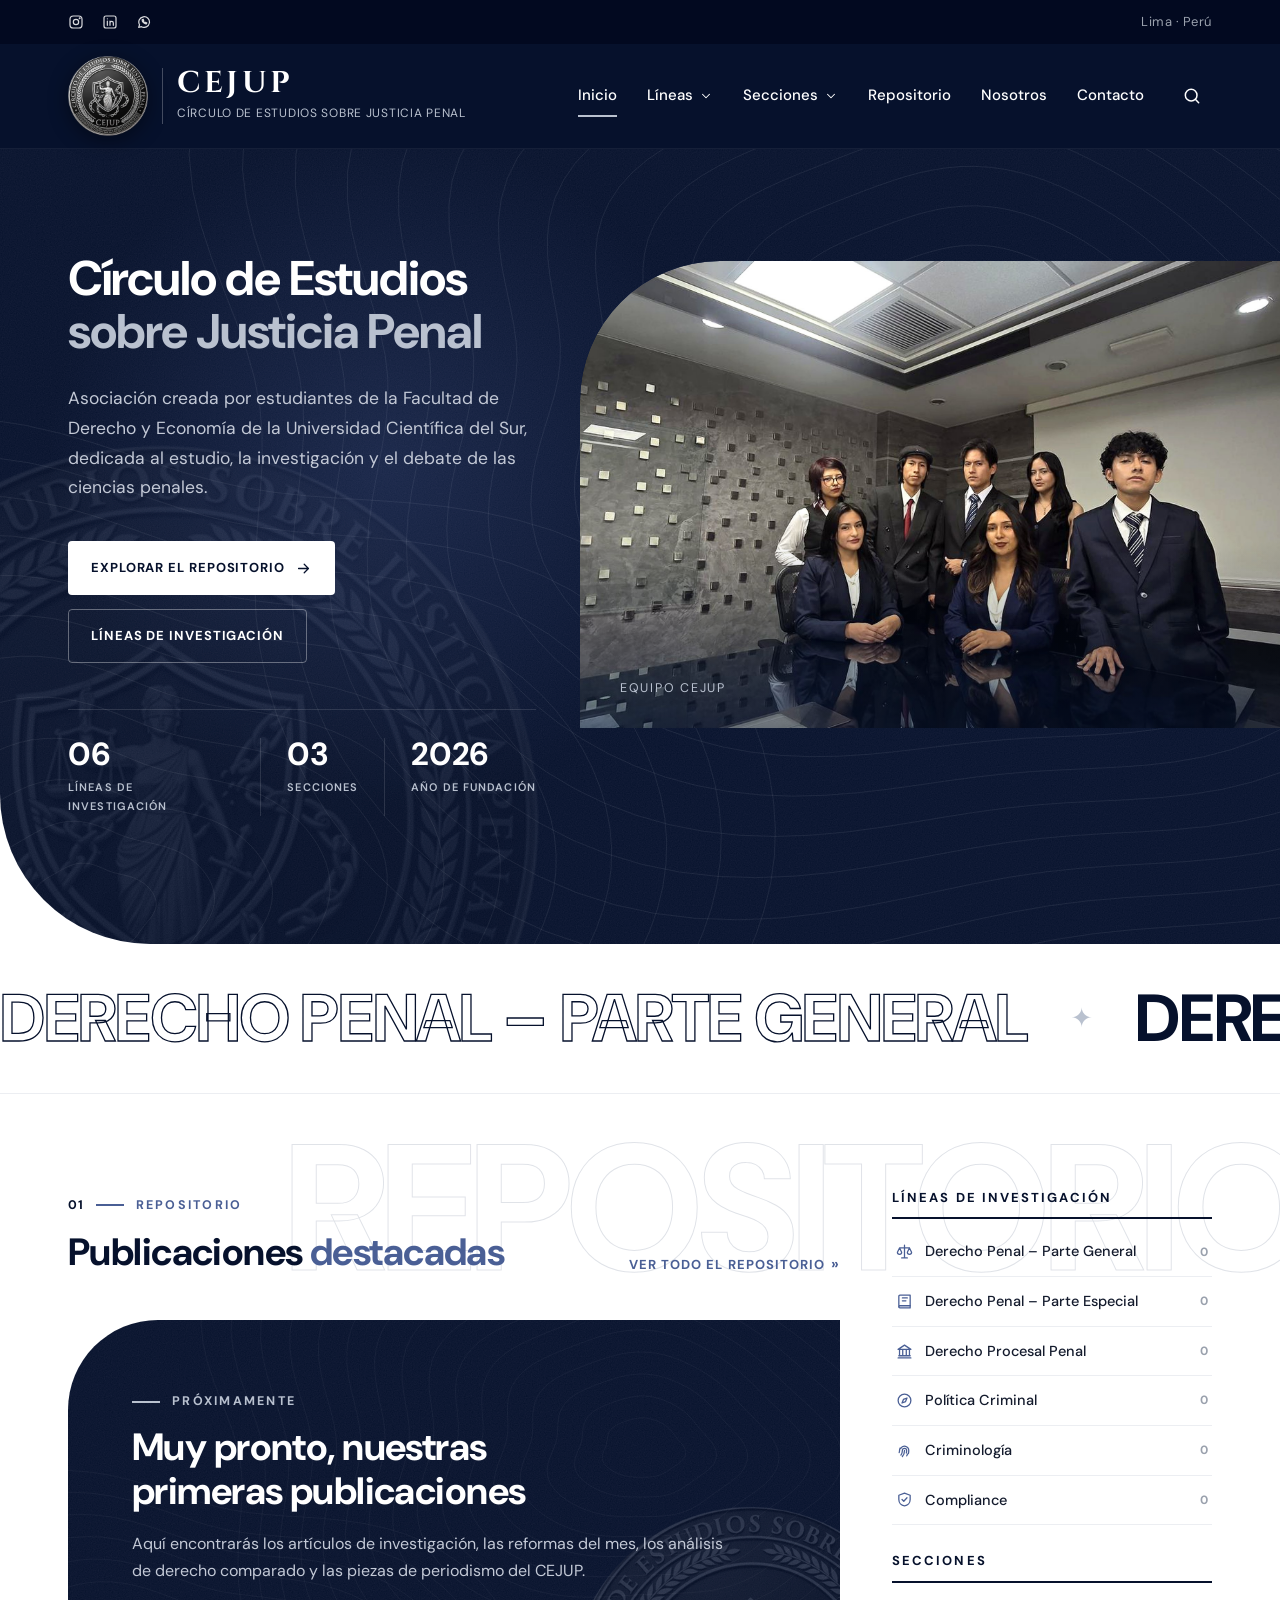
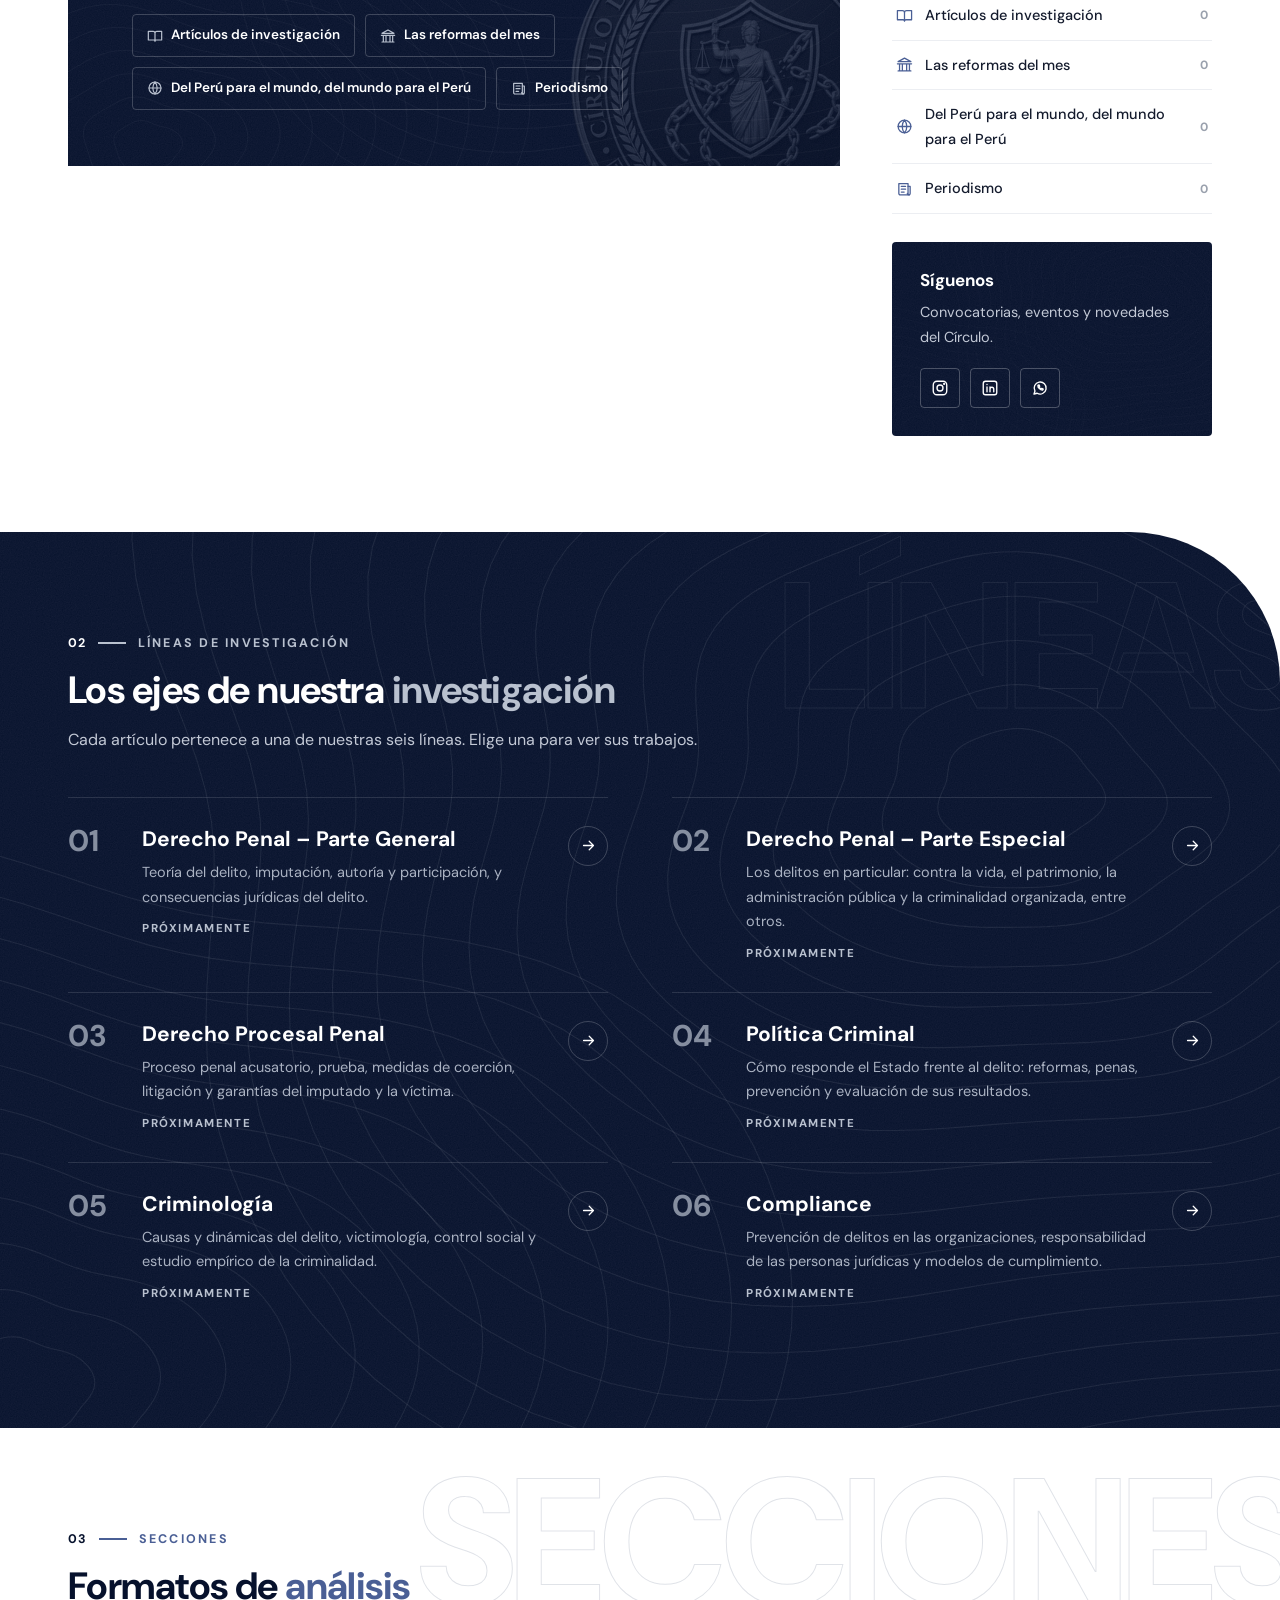
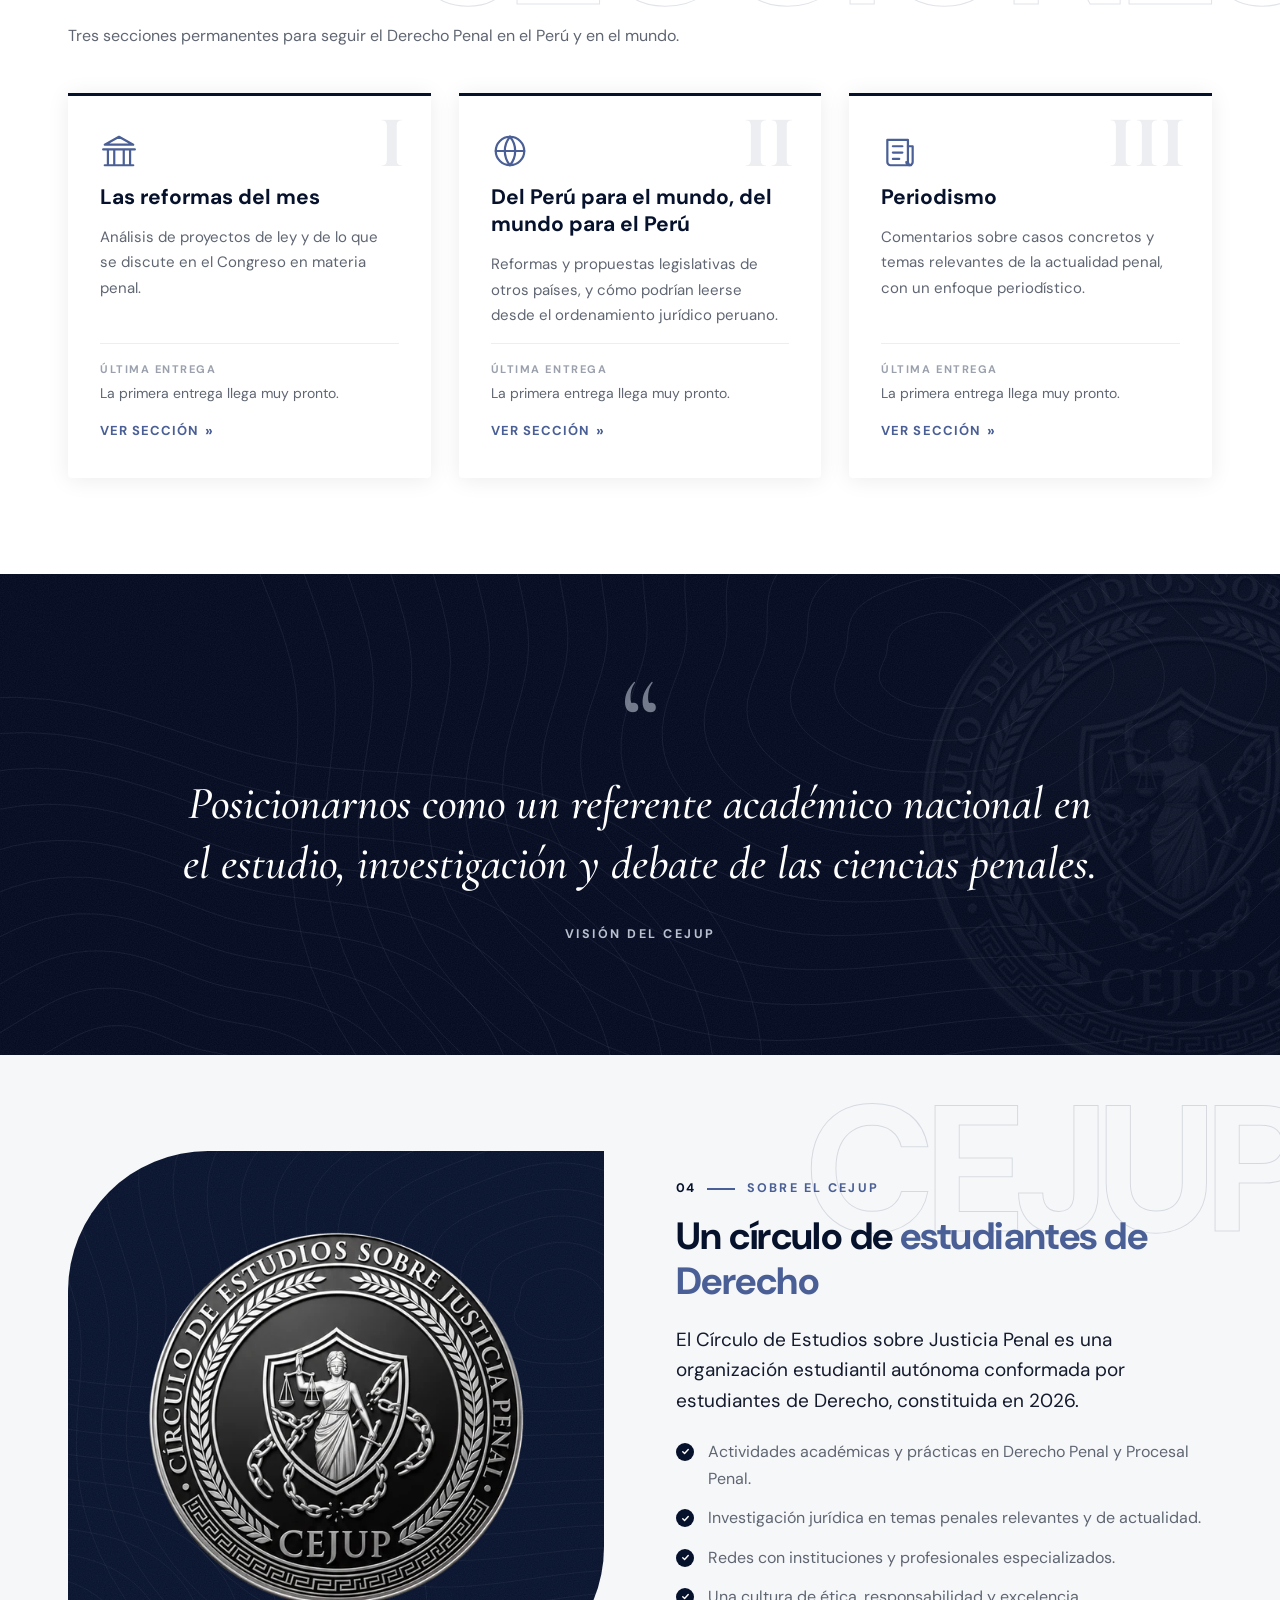
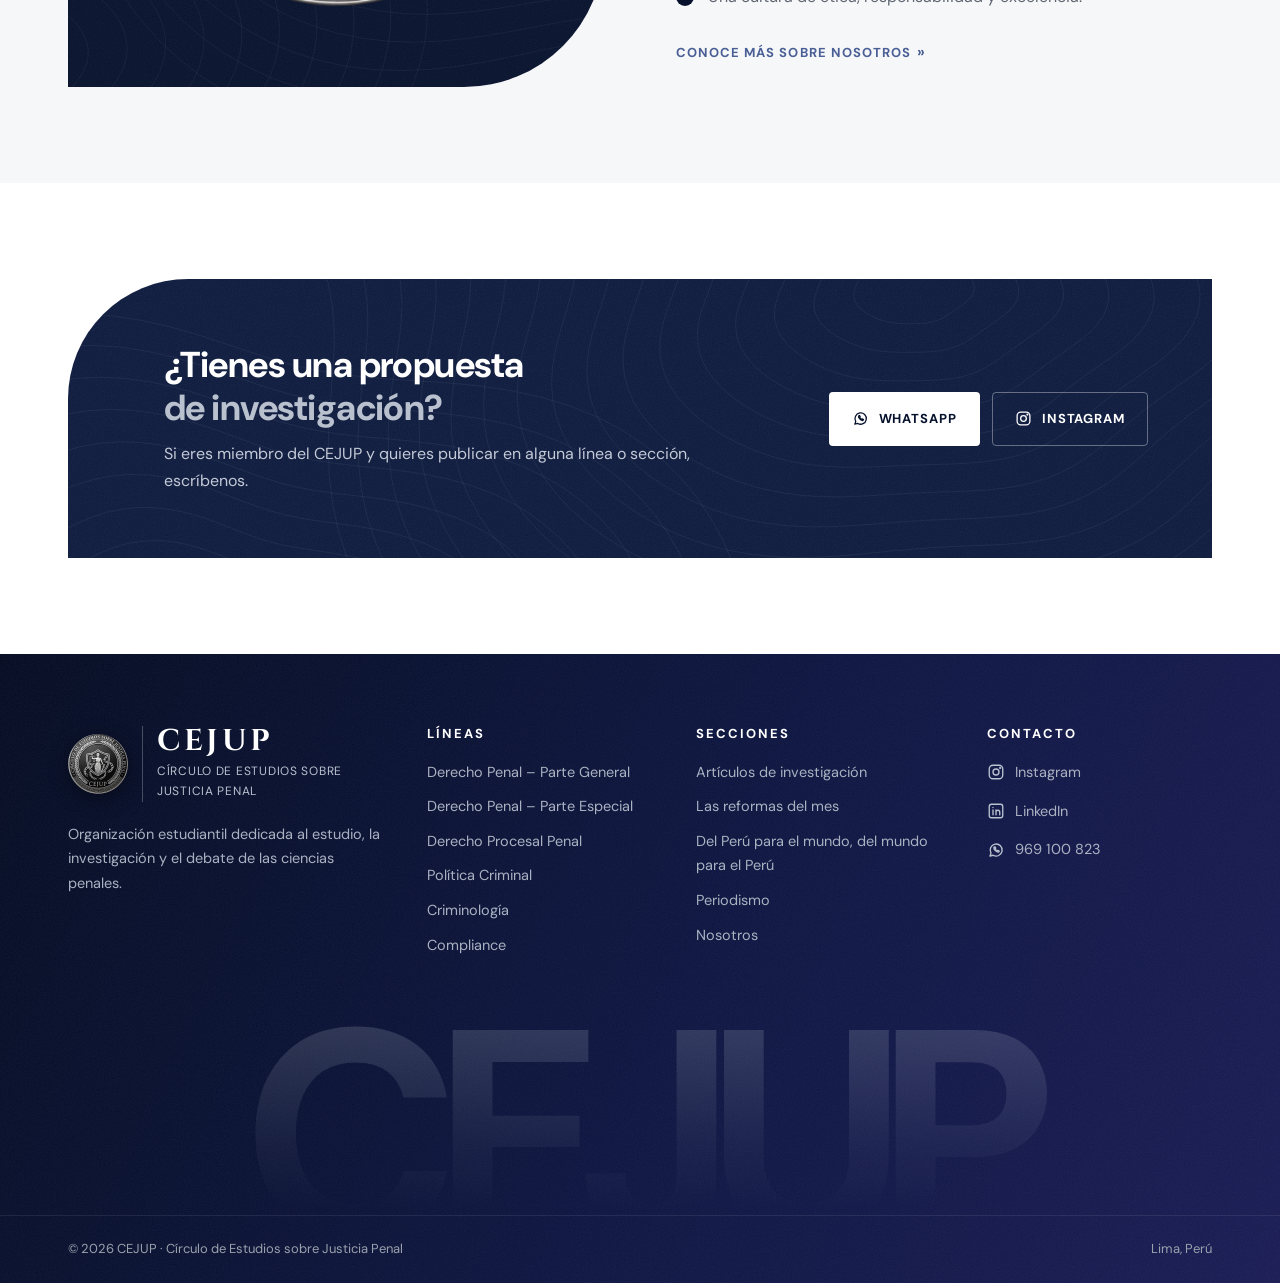
==== index.html @ 060ac7a7 "Portada con foto HD, más estilo y pie más casual - Foto del equipo en alta resolución, a la altura d" ====
<!doctype html>
<html lang="es">
<head>
  <meta charset="utf-8">
  <meta name="viewport" content="width=device-width, initial-scale=1">
  <title>CEJUP · Círculo de Estudios sobre Justicia Penal</title>
  <meta name="description" content="Círculo de Estudios sobre Justicia Penal (CEJUP): artículos de investigación, reformas del mes, derecho comparado y periodismo jurídico.">
  <meta property="og:title" content="CEJUP · Círculo de Estudios sobre Justicia Penal">
  <meta property="og:description" content="Artículos, reformas del mes, derecho comparado y periodismo jurídico del CEJUP.">
  <meta property="og:image" content="assets/img/logo.png">
  <link rel="icon" type="image/png" href="assets/img/favicon.png">
  <link rel="apple-touch-icon" href="assets/img/icono-192.png">
  <link rel="preconnect" href="https://fonts.googleapis.com">
  <link rel="preconnect" href="https://fonts.gstatic.com" crossorigin>
  <link href="https://fonts.googleapis.com/css2?family=Cinzel:wght@600;700&family=Cormorant+Garamond:ital,wght@1,500&family=DM+Sans:opsz,wght@9..40,400;9..40,500;9..40,600;9..40,700&display=swap" rel="stylesheet">
  <link rel="stylesheet" href="assets/css/styles.css">
</head>
<body data-page="inicio">
  <header id="site-header"></header>

  <main>
    <div class="hero">
      <div class="wrap">
        <div class="hero-text">
          <h1>Círculo de Estudios <span class="accent">sobre Justicia Penal</span></h1>
          <p class="lead">Asociación creada por estudiantes de la Facultad de Derecho y Economía de la Universidad Científica del Sur, dedicada al estudio, la investigación y el debate de las ciencias penales.</p>
          <div class="actions">
            <a class="btn btn-light" href="repositorio.html">Explorar el repositorio <svg class="i" aria-hidden="true"><use href="#i-arrow"/></svg></a>
            <a class="btn btn-ghost" href="#lineas">Líneas de investigación</a>
          </div>
          <div class="stats">
            <div class="stat"><b id="stat-lineas">06</b><span>Líneas de investigación</span></div>
            <div class="stat"><b id="stat-secciones">03</b><span>Secciones</span></div>
            <div class="stat"><b>2026</b><span>Año de fundación</span></div>
          </div>
        </div>
      </div>
      <div class="hero-media">
        <figure class="hero-photo">
          <img src="assets/img/equipo.jpg" alt="Integrantes del CEJUP" width="1280" height="720">
          <figcaption>Equipo CEJUP</figcaption>
        </figure>
      </div>
    </div>

    <div class="marquee" aria-label="Líneas de investigación">
      <div class="marquee-track" id="marquee"></div>
    </div>

    <section id="destacados" data-word="Repositorio">
      <div class="wrap with-side">
        <div>
          <div class="sec-head">
            <div>
              <span class="eyebrow"><b>01</b>Repositorio</span>
              <h2>Publicaciones <span>destacadas</span></h2>
            </div>
            <a class="more" href="repositorio.html">Ver todo el repositorio</a>
          </div>
          <div class="cards" id="destacadas"></div>
        </div>
        <aside class="side">
          <div class="side-block">
            <h3>Líneas de investigación</h3>
            <nav class="side-list" id="side-lineas" aria-label="Líneas de investigación"></nav>
          </div>
          <div class="side-block">
            <h3>Secciones</h3>
            <nav class="side-list" id="side-secciones" aria-label="Secciones"></nav>
          </div>
          <div class="side-box dark">
            <h3>Síguenos</h3>
            <p>Convocatorias, eventos y novedades del Círculo.</p>
            <div class="social-row">
              <a href="https://www.instagram.com/cejupucsur/" target="_blank" rel="noopener" aria-label="Instagram"><svg class="i" aria-hidden="true"><use href="#i-instagram"/></svg></a>
              <a href="https://www.linkedin.com/company/cejupucsur/" target="_blank" rel="noopener" aria-label="LinkedIn"><svg class="i" aria-hidden="true"><use href="#i-linkedin"/></svg></a>
              <a href="https://wa.me/51969100823" target="_blank" rel="noopener" aria-label="WhatsApp"><svg class="i" aria-hidden="true"><use href="#i-whatsapp"/></svg></a>
            </div>
          </div>
        </aside>
      </div>
    </section>

    <section class="lines-band" id="lineas" data-word="Líneas">
      <div class="wrap">
        <div class="sec-head">
          <div>
            <span class="eyebrow"><b>02</b>Líneas de investigación</span>
            <h2>Los ejes de nuestra <span>investigación</span></h2>
            <p>Cada artículo pertenece a una de nuestras seis líneas. Elige una para ver sus trabajos.</p>
          </div>
        </div>
        <div class="lines" id="lineas-grid"></div>
      </div>
    </section>

    <section id="secciones" data-word="Secciones">
      <div class="wrap">
        <div class="sec-head">
          <div>
            <span class="eyebrow"><b>03</b>Secciones</span>
            <h2>Formatos de <span>análisis</span></h2>
            <p>Tres secciones permanentes para seguir el Derecho Penal en el Perú y en el mundo.</p>
          </div>
        </div>
        <div class="secs" id="secciones-grid"></div>
      </div>
    </section>

    <section class="quote-band">
      <div class="wrap">
        <span class="quote-mark" aria-hidden="true">“</span>
        <blockquote>Posicionarnos como un referente académico nacional en el estudio, investigación y debate de las ciencias penales.</blockquote>
        <cite>Visión del CEJUP</cite>
      </div>
    </section>

    <section class="bg-plomo" data-word="CEJUP">
      <div class="wrap about-grid">
        <div class="seal-panel">
          <img src="assets/img/logo.webp" alt="Sello del CEJUP" width="480" height="480" loading="lazy">
        </div>
        <div>
          <span class="eyebrow"><b>04</b>Sobre el CEJUP</span>
          <h2>Un círculo de <span>estudiantes de Derecho</span></h2>
          <p class="big">El Círculo de Estudios sobre Justicia Penal es una organización estudiantil autónoma conformada por estudiantes de Derecho, constituida en 2026.</p>
          <ul class="checks">
            <li>Actividades académicas y prácticas en Derecho Penal y Procesal Penal.</li>
            <li>Investigación jurídica en temas penales relevantes y de actualidad.</li>
            <li>Redes con instituciones y profesionales especializados.</li>
            <li>Una cultura de ética, responsabilidad y excelencia.</li>
          </ul>
          <p style="margin-top:28px"><a class="more" href="nosotros.html">Conoce más sobre nosotros</a></p>
        </div>
      </div>
    </section>

    <section>
      <div class="wrap">
        <div class="cta">
          <div>
            <h2>¿Tienes una propuesta <span>de investigación?</span></h2>
            <p>Si eres miembro del CEJUP y quieres publicar en alguna línea o sección, escríbenos.</p>
          </div>
          <div class="actions">
            <a class="btn btn-light" href="https://wa.me/51969100823" target="_blank" rel="noopener"><svg class="i" aria-hidden="true"><use href="#i-whatsapp"/></svg>WhatsApp</a>
            <a class="btn btn-ghost" href="https://www.instagram.com/cejupucsur/" target="_blank" rel="noopener"><svg class="i" aria-hidden="true"><use href="#i-instagram"/></svg>Instagram</a>
          </div>
        </div>
      </div>
    </section>
  </main>

  <footer id="contacto"></footer>

  <script src="data/estructura.js"></script>
  <script src="data/publicaciones.js"></script>
  <script src="assets/js/main.js"></script>
</body>
</html>
---- assets/css/styles.css ----
/* =========================================================
   CEJUP · Círculo de Estudios sobre Justicia Penal
   Hoja de estilos principal
   ========================================================= */

/* ---------- Colores y tipografía ---------- */
:root {
  /* Azul institucional */
  --navy-950: #020920;
  --navy-900: #06112c;
  --navy-800: #0c1a3d;
  --navy-700: #16295a;
  --steel: #4a5f95;

  /* Plomo (sello del logo) */
  --silver: #b9c1cf;
  --plomo-700: #474e5b;
  --plomo-600: #5f6672;
  --plomo-400: #9aa1ad;
  --plomo-200: #dde0e6;
  --plomo-100: #eceef2;
  --plomo-50:  #f6f7f9;

  --white: #ffffff;
  --ink: #141b2d;

  --font: "DM Sans", system-ui, -apple-system, "Segoe UI", Roboto, sans-serif;
  --font-brand: "Cinzel", Georgia, "Times New Roman", serif;

  --wrap: 1200px;
  --r: 4px;
  --curve: 150px;
  --shadow: 0 2px 22px rgba(6, 17, 44, .08);
  --shadow-hover: 0 10px 34px rgba(6, 17, 44, .14);
  --header-h: 104px;
  --contornos: url("../img/contornos.svg");
  --grano: url("data:image/svg+xml,%3Csvg xmlns='http://www.w3.org/2000/svg' width='180' height='180'%3E%3Cfilter id='n'%3E%3CfeTurbulence type='fractalNoise' baseFrequency='.85' numOctaves='2' stitchTiles='stitch'/%3E%3CfeColorMatrix values='0 0 0 0 1 0 0 0 0 1 0 0 0 0 1 0 0 0 .06 0'/%3E%3C/filter%3E%3Crect width='100%25' height='100%25' filter='url(%23n)'/%3E%3C/svg%3E");
}

/* ---------- Base ---------- */
*, *::before, *::after { box-sizing: border-box; }
html { scroll-behavior: smooth; scroll-padding-top: calc(var(--header-h) + 16px); }
body {
  margin: 0;
  background: var(--white);
  color: var(--ink);
  font-family: var(--font);
  font-size: 16px;
  line-height: 1.7;
  -webkit-font-smoothing: antialiased;
}
img { display: block; max-width: 100%; height: auto; }
a { color: inherit; }
h1, h2, h3, h4 { margin: 0; line-height: 1.2; font-weight: 700; }
p { margin: 0; }
button { font: inherit; }
.wrap { width: 100%; max-width: var(--wrap); margin: 0 auto; padding: 0 28px; }
.i { width: 1em; height: 1em; flex: none; fill: none; stroke: currentColor; stroke-width: 1.8; stroke-linecap: round; stroke-linejoin: round; }
.sr-only { position: absolute; width: 1px; height: 1px; overflow: hidden; clip: rect(0 0 0 0); white-space: nowrap; }
:focus-visible { outline: 2px solid var(--steel); outline-offset: 3px; }

/* ---------- Barra superior ---------- */
.utilbar { background: var(--navy-950); color: var(--plomo-400); font-size: 13px; }
.utilbar .wrap { display: flex; align-items: center; justify-content: space-between; height: 44px; gap: 16px; }
.utilbar .social { display: flex; gap: 18px; }
.utilbar .social a { display: inline-flex; color: var(--white); opacity: .85; transition: opacity .2s; }
.utilbar .social a:hover { opacity: 1; }
.utilbar .social .i { width: 16px; height: 16px; }
.utilbar .uni { letter-spacing: .04em; }

/* ---------- Cabecera ---------- */
.site-header {
  position: sticky; top: 0; z-index: 50;
  background: var(--navy-900);
  color: var(--white);
  border-bottom: 1px solid rgba(255, 255, 255, .06);
}
.site-header .wrap { display: flex; align-items: center; height: var(--header-h); gap: 28px; transition: height .3s; }
.site-header.scrolled { box-shadow: 0 8px 30px rgba(0, 0, 0, .25); }
.site-header.scrolled .wrap { height: 76px; }
.site-header.scrolled .brand img { width: 58px; height: 58px; }
.brand { display: flex; align-items: center; gap: 14px; text-decoration: none; margin-right: auto; }
.brand img { width: 80px; height: 80px; filter: drop-shadow(0 4px 10px rgba(0, 0, 0, .45)); transition: width .3s, height .3s; }
.brand > span { padding-left: 14px; border-left: 1px solid rgba(255, 255, 255, .25); }
.brand b { display: block; font-family: var(--font-brand); font-size: 30px; font-weight: 700; letter-spacing: .12em; line-height: 1; color: var(--white); }
.brand small { display: block; font-size: 12px; color: var(--silver); letter-spacing: .06em; margin-top: 5px; text-transform: uppercase; }

.nav { display: flex; align-items: center; gap: 30px; }
.nav > a, .nav .has-sub > a {
  position: relative; display: inline-flex; align-items: center; gap: 6px; padding: 8px 0;
  font-size: 15px; font-weight: 500; text-decoration: none; color: var(--white);
}
.nav > a::after, .nav .has-sub > a::after {
  content: ""; position: absolute; left: 0; right: 0; bottom: 0; height: 2px; background: var(--silver);
  transform: scaleX(0); transform-origin: left; transition: transform .25s;
}
.nav > a:hover::after, .nav .has-sub:hover > a::after, .nav a.active::after { transform: scaleX(1); }
.nav .has-sub { position: relative; }
.nav .has-sub .i { width: 14px; height: 14px; transition: transform .2s; }
.nav .has-sub:hover > a .i { transform: rotate(180deg); }
.nav .sub {
  position: absolute; top: calc(100% + 14px); left: -18px; width: 320px;
  background: var(--white); color: var(--ink); border-radius: var(--r); box-shadow: var(--shadow-hover);
  padding: 10px 0; opacity: 0; visibility: hidden; transform: translateY(-6px); transition: all .2s;
}
.nav .sub::before { content: ""; position: absolute; top: -14px; left: 0; right: 0; height: 14px; }
.nav .has-sub:hover .sub, .nav .has-sub:focus-within .sub { opacity: 1; visibility: visible; transform: none; }
.nav .sub a { display: flex; align-items: center; gap: 12px; padding: 11px 20px; text-decoration: none; font-size: 14.5px; font-weight: 500; line-height: 1.35; border-left: 3px solid transparent; }
.nav .sub a:hover { background: var(--plomo-50); border-left-color: var(--navy-900); }
.nav .sub a .i { width: 18px; height: 18px; color: var(--steel); }

.icon-btn, .menu-btn {
  display: inline-flex; align-items: center; justify-content: center;
  width: 40px; height: 40px; border-radius: var(--r); border: 0;
  background: none; color: var(--white); cursor: pointer; text-decoration: none; transition: background .2s;
}
.icon-btn:hover, .menu-btn:hover { background: rgba(255, 255, 255, .08); }
.icon-btn .i, .menu-btn .i { width: 20px; height: 20px; }
.menu-btn { display: none; border: 1px solid rgba(255, 255, 255, .2); }

/* ---------- Botones y enlaces ---------- */
.btn {
  display: inline-flex; align-items: center; gap: 10px;
  padding: 15px 22px; border-radius: var(--r); border: 1px solid transparent;
  font-size: 13px; font-weight: 700; letter-spacing: .07em; text-transform: uppercase; text-decoration: none; cursor: pointer;
  transition: background .2s, border-color .2s, color .2s;
}
.btn .i { width: 17px; height: 17px; }
.btn-light { background: var(--white); color: var(--navy-900); }
.btn-light:hover { background: var(--silver); }
.btn-ghost { border-color: rgba(255, 255, 255, .35); color: var(--white); }
.btn-ghost:hover { border-color: var(--white); background: rgba(255, 255, 255, .06); }
.btn-dark { background: var(--navy-900); color: var(--white); }
.btn-dark:hover { background: var(--navy-700); }
.btn-line { border-color: var(--plomo-200); color: var(--navy-900); background: var(--white); }
.btn-line:hover { border-color: var(--navy-900); }

.more {
  display: inline-flex; align-items: center; gap: 6px; text-decoration: none;
  font-size: 13px; font-weight: 700; letter-spacing: .08em; text-transform: uppercase; color: var(--steel);
}
.more:hover { color: var(--navy-900); }
.more::after { content: "»"; font-size: 15px; line-height: 1; }

.eyebrow {
  display: inline-flex; align-items: center; gap: 12px;
  font-size: 12.5px; font-weight: 700; letter-spacing: .18em; text-transform: uppercase; color: var(--steel); margin-bottom: 14px;
}
.eyebrow::before { content: ""; width: 28px; height: 2px; background: currentColor; }

/* ---------- Portada (inicio) ---------- */
.hero {
  position: relative; overflow: hidden;
  background: var(--grano), var(--contornos) center / cover no-repeat, var(--navy-900);
  color: var(--white);
  border-bottom-left-radius: var(--curve);
}
.hero .wrap { position: relative; z-index: 1; min-height: 600px; display: flex; align-items: center; }
.hero-text { width: 43%; padding: 104px 24px 128px 0; }
.hero .eyebrow { color: var(--silver); }
.hero h1 { font-size: clamp(34px, 3.8vw, 52px); line-height: 1.08; letter-spacing: -.02em; }
.hero h1 .accent { display: block; color: var(--silver); }
.hero .lead { margin-top: 26px; max-width: 48ch; font-size: 17.5px; color: #c3c9d6; }
.hero .actions { margin-top: 38px; display: flex; flex-wrap: wrap; gap: 14px; }
.hero-media {
  position: absolute; z-index: 1; right: 0; top: 112px;
  left: calc(max(0px, (100% - var(--wrap)) / 2) + 28px + (min(100%, var(--wrap)) - 56px) * .43 + 20px);
  aspect-ratio: 3 / 2; max-height: calc(100% - 170px);
}
.hero-photo {
  position: absolute; inset: 0; margin: 0;
  border-top-left-radius: 140px; overflow: hidden; background: var(--navy-800);
}
.hero-photo img { width: 100%; height: 100%; object-fit: cover; object-position: 62% 68%; border-top-left-radius: inherit; }
.hero-photo::after { content: ""; position: absolute; inset: 0; background: linear-gradient(180deg, rgba(6, 17, 44, 0) 60%, rgba(6, 17, 44, .55)); }
.hero-photo figcaption { position: absolute; z-index: 1; left: 40px; bottom: 28px; font-size: 12.5px; letter-spacing: .14em; text-transform: uppercase; color: var(--silver); }

/* ---------- Portada interna ---------- */
.page-hero {
  background: var(--grano), var(--contornos) center / cover no-repeat, var(--navy-900);
  color: var(--white); padding: 64px 0 96px;
  border-bottom-left-radius: 120px;
}
.page-hero.compact { padding: 48px 0 80px; }
.page-hero .eyebrow { color: var(--silver); }
.crumbs { display: flex; flex-wrap: wrap; gap: 10px; font-size: 13.5px; color: var(--plomo-400); margin-bottom: 26px; }
.crumbs a { text-decoration: none; }
.crumbs a:hover { color: var(--white); }
.page-hero h1 { font-size: clamp(32px, 4vw, 50px); letter-spacing: -.02em; max-width: 26ch; }
.page-hero p.sub { margin-top: 16px; max-width: 64ch; color: #c3c9d6; font-size: 17px; }

/* ---------- Secciones ---------- */
section { padding: 96px 0; }
.bg-plomo { background: var(--plomo-50); }
.sec-head { display: flex; align-items: end; justify-content: space-between; gap: 24px; margin-bottom: 44px; flex-wrap: wrap; }
.sec-head h2 { font-size: clamp(28px, 3vw, 38px); letter-spacing: -.015em; color: var(--navy-900); }
.sec-head p { margin-top: 12px; color: var(--plomo-600); max-width: 62ch; }

/* ---------- Diseño con barra lateral ---------- */
.with-side { display: grid; grid-template-columns: minmax(0, 1fr) 320px; gap: 52px; align-items: start; }

/* ---------- Tarjetas de publicación ---------- */
.cards { display: grid; grid-template-columns: repeat(2, minmax(0, 1fr)); gap: 30px; }
.card { display: flex; flex-direction: column; background: var(--white); box-shadow: var(--shadow); border-radius: var(--r); transition: box-shadow .25s, transform .25s; }
.card:hover { box-shadow: var(--shadow-hover); transform: translateY(-2px); }
.card-body { padding: 30px 30px 24px; display: flex; flex-direction: column; flex: 1; }
.card-kicker { font-size: 11.5px; font-weight: 700; letter-spacing: .14em; text-transform: uppercase; color: var(--steel); }
.card h3 { margin: 12px 0 14px; font-size: 18.5px; line-height: 1.32; text-transform: uppercase; letter-spacing: .01em; color: var(--navy-900); }
.card h3 a { text-decoration: none; }
.card h3 a:hover { color: var(--steel); }
.card-authors { font-size: 13.5px; font-weight: 600; color: var(--plomo-700); margin-bottom: 10px; }
.card-text { font-size: 14.5px; line-height: 1.7; color: var(--plomo-600); text-align: justify; hyphens: auto; display: -webkit-box; -webkit-line-clamp: 6; -webkit-box-orient: vertical; overflow: hidden; }
.card .more { margin-top: 22px; padding-top: 4px; }
.card-foot { display: flex; align-items: center; gap: 10px; flex-wrap: wrap; padding: 14px 30px; border-top: 1px solid var(--plomo-100); font-size: 12.5px; color: var(--plomo-400); }
.card-foot .pdf { margin-left: auto; display: inline-flex; align-items: center; gap: 6px; text-decoration: none; font-weight: 700; color: var(--steel); }
.card-foot .pdf .i { width: 15px; height: 15px; }

.badge { display: inline-flex; align-items: center; padding: 3px 9px; border-radius: 2px; font-size: 11px; font-weight: 700; letter-spacing: .08em; text-transform: uppercase; }
.badge-sec { background: var(--navy-900); color: var(--white); }
.badge-linea { border: 1px solid var(--plomo-200); color: var(--navy-900); }
.badge-ejemplo { background: #fbf1d6; color: #7a5a00; }
.page-hero .badge-sec { background: var(--white); color: var(--navy-900); }
.page-hero .badge-linea { border-color: rgba(255, 255, 255, .3); color: var(--white); }

.empty { grid-column: 1 / -1; padding: 56px 24px; text-align: center; color: var(--plomo-600); border: 1px dashed var(--plomo-200); border-radius: var(--r); background: var(--plomo-50); }
.empty .i { width: 30px; height: 30px; color: var(--plomo-400); margin: 0 auto 12px; display: block; }
.empty strong { display: block; color: var(--ink); font-size: 17px; margin-bottom: 4px; }

/* ---------- Barra lateral ---------- */
.side { display: grid; gap: 28px; }
.side-block h3 {
  font-size: 13px; letter-spacing: .16em; text-transform: uppercase; color: var(--navy-900);
  padding-bottom: 12px; margin-bottom: 8px; border-bottom: 2px solid var(--navy-900);
}
.side-list { display: grid; }
.side-list a {
  display: grid; grid-template-columns: auto 1fr auto; gap: 12px; align-items: center;
  padding: 12px 4px; border-bottom: 1px solid var(--plomo-100); text-decoration: none;
  font-size: 14.5px; font-weight: 500; color: var(--ink); transition: color .2s, padding .2s;
}
.side-list a:hover { color: var(--steel); padding-left: 8px; }
.side-list a.on { color: var(--steel); font-weight: 700; }
.side-list .i { width: 17px; height: 17px; color: var(--steel); }
.side-list b { font-size: 12px; font-weight: 700; color: var(--plomo-400); }
.side-box { padding: 28px; border-radius: var(--r); background: var(--plomo-50); }
.side-box h3 { font-size: 17px; margin-bottom: 10px; }
.side-box p { font-size: 14.5px; color: var(--plomo-600); }
.side-box .btn { margin-top: 18px; }
.side-box.dark { background: var(--grano), var(--contornos) center / cover no-repeat, var(--navy-900); color: var(--white); }
.side-box.dark p { color: #c3c9d6; }
.side-box.dark .social-row { display: flex; gap: 10px; margin-top: 18px; }
.side-box.dark .social-row a { width: 40px; height: 40px; display: inline-flex; align-items: center; justify-content: center; border: 1px solid rgba(255, 255, 255, .25); border-radius: var(--r); color: var(--white); }
.side-box.dark .social-row a:hover { background: rgba(255, 255, 255, .08); }
.side-box.dark .social-row .i { width: 18px; height: 18px; }

/* ---------- Líneas de investigación (banda) ---------- */
.lines-band { background: var(--grano), var(--contornos) center / cover no-repeat, var(--navy-900); color: var(--white); border-top-right-radius: var(--curve); }
.lines-band .sec-head h2 { color: var(--white); }
.lines-band .sec-head p { color: #c3c9d6; }
.lines-band .eyebrow { color: var(--silver); }
.lines { display: grid; grid-template-columns: repeat(2, minmax(0, 1fr)); column-gap: 64px; counter-reset: linea; }
.line {
  display: grid; grid-template-columns: 56px 1fr auto; gap: 18px; align-items: start;
  padding: 28px 0; border-top: 1px solid rgba(255, 255, 255, .12); text-decoration: none; color: var(--white);
}
.line::before { counter-increment: linea; content: "0" counter(linea); font-size: 30px; font-weight: 700; line-height: 1; color: var(--silver); opacity: .7; }
.line-name { display: block; font-size: 21px; font-weight: 700; line-height: 1.25; }
.line-desc { display: block; margin-top: 8px; font-size: 14.5px; color: #aab2c2; }
.line-count { display: block; margin-top: 10px; font-size: 11.5px; font-weight: 700; letter-spacing: .14em; text-transform: uppercase; color: var(--silver); }
.line-go { width: 40px; height: 40px; display: inline-flex; align-items: center; justify-content: center; border: 1px solid rgba(255, 255, 255, .2); border-radius: 50%; transition: background .2s, border-color .2s; }
.line-go .i { width: 17px; height: 17px; }
.line:hover .line-go { background: var(--white); border-color: var(--white); color: var(--navy-900); }
.line:hover .line-name { text-decoration: underline; text-underline-offset: 5px; text-decoration-thickness: 1px; }

/* ---------- Secciones fijas ---------- */
.secs { display: grid; grid-template-columns: repeat(3, minmax(0, 1fr)); gap: 28px; }
.sec-card { display: flex; flex-direction: column; gap: 14px; padding: 36px 32px; background: var(--white); border-top: 3px solid var(--navy-900); box-shadow: var(--shadow); border-radius: 0 0 var(--r) var(--r); }
.sec-card .i { width: 38px; height: 38px; color: var(--steel); stroke-width: 1.4; }
.sec-card h3 { font-size: 21px; line-height: 1.3; color: var(--navy-900); }
.sec-card > p { font-size: 15px; color: var(--plomo-600); }
.sec-latest { margin-top: auto; padding-top: 16px; border-top: 1px solid var(--plomo-100); font-size: 14px; }
.sec-latest small { display: block; font-size: 11px; font-weight: 700; letter-spacing: .14em; text-transform: uppercase; color: var(--plomo-400); margin-bottom: 4px; }
.sec-latest a { text-decoration: none; font-weight: 600; color: var(--navy-900); line-height: 1.4; }
.sec-latest a:hover { color: var(--steel); }
.sec-latest span { color: var(--plomo-600); }

/* ---------- Quiénes somos (bloques) ---------- */
.about-grid { display: grid; grid-template-columns: 1fr 1fr; gap: 72px; align-items: center; }
.about-grid h2 { font-size: clamp(28px, 3vw, 38px); letter-spacing: -.015em; color: var(--navy-900); margin-bottom: 20px; }
.about-grid .big { font-size: 19px; line-height: 1.6; color: var(--ink); }
.about-grid .big + p { margin-top: 16px; color: var(--plomo-600); }
.team-photo { margin: 0; border-top-left-radius: 120px; overflow: hidden; box-shadow: var(--shadow); }
.team-photo img { width: 100%; aspect-ratio: 16 / 11; object-fit: cover; object-position: 62% 68%; }
.seal-panel { aspect-ratio: 1; display: flex; align-items: center; justify-content: center; padding: 15%; background: var(--grano), var(--contornos) center / cover no-repeat, var(--navy-900); border-top-left-radius: 140px; border-bottom-right-radius: 140px; }
.checks { list-style: none; margin: 22px 0 0; padding: 0; display: grid; gap: 12px; }
.checks li { position: relative; padding-left: 32px; color: var(--plomo-600); }
.checks li::before { content: ""; position: absolute; left: 0; top: 5px; width: 18px; height: 18px; border-radius: 50%; background: var(--navy-900) url("data:image/svg+xml,%3Csvg xmlns='http://www.w3.org/2000/svg' viewBox='0 0 24 24' fill='none' stroke='%23ffffff' stroke-width='3' stroke-linecap='round' stroke-linejoin='round'%3E%3Cpath d='M6 12.5l4 4 8-9'/%3E%3C/svg%3E") center / 11px no-repeat; }

.mv-block { display: grid; grid-template-columns: 1fr 1fr; }
.mv-block + .mv-block { margin-top: 28px; }
.mv-block .mv-text { padding: 60px; background: var(--white); box-shadow: var(--shadow); display: flex; flex-direction: column; justify-content: center; }
.mv-block .mv-art { min-height: 300px; background: var(--grano), var(--contornos) center / cover no-repeat, var(--navy-900); display: flex; align-items: center; justify-content: center; color: var(--silver); border-top-left-radius: 120px; }
.mv-block .mv-art .i { width: 84px; height: 84px; stroke-width: 1; }
.mv-block.reverse .mv-art { order: 2; border-top-left-radius: 0; border-top-right-radius: 120px; }
.mv-text h2 { font-size: 30px; text-transform: uppercase; letter-spacing: .08em; color: var(--navy-900); margin-bottom: 18px; }
.mv-text p { font-size: 17px; color: var(--plomo-600); }

.goals { display: grid; grid-template-columns: repeat(4, minmax(0, 1fr)); gap: 24px; counter-reset: g; }
.goal { padding: 30px 26px; background: var(--white); box-shadow: var(--shadow); border-top: 3px solid var(--navy-900); }
.goal::before { counter-increment: g; content: "0" counter(g); display: block; font-size: 30px; font-weight: 700; color: var(--steel); margin-bottom: 10px; }
.goal p { font-size: 15px; color: var(--plomo-600); }

.pillars { display: grid; grid-template-columns: repeat(3, minmax(0, 1fr)); gap: 48px; }
.pillar .i { width: 42px; height: 42px; color: var(--steel); margin-bottom: 18px; display: block; stroke-width: 1.4; }
.pillar h3 { font-size: 20px; text-transform: uppercase; letter-spacing: .08em; color: var(--navy-900); margin-bottom: 12px; }
.pillar p { font-size: 15.5px; color: var(--plomo-600); }

.org { display: grid; grid-template-columns: repeat(3, minmax(0, 1fr)); gap: 20px; }
.org-item { padding: 26px; background: var(--white); box-shadow: var(--shadow); border-radius: var(--r); }
.org-item h3 { font-size: 17px; color: var(--navy-900); margin-bottom: 6px; }
.org-item p { font-size: 14.5px; color: var(--plomo-600); }
.org-item.top { background: var(--navy-900); }
.org-item.top h3 { color: var(--white); }
.org-item.top p { color: #c3c9d6; }
a.org-item { text-decoration: none; }
.org-item.highlight { outline: 2px solid var(--navy-900); outline-offset: -2px; transition: box-shadow .2s; }
.org-item.highlight:hover { box-shadow: var(--shadow-hover); }
.org-item.highlight h3::after { content: " »"; color: var(--steel); }
.members { margin-top: 32px; display: flex; flex-wrap: wrap; gap: 10px; }
.chip { padding: 8px 16px; border-radius: 2px; border: 1px solid var(--plomo-200); font-size: 14px; color: var(--plomo-600); }
.chip b { color: var(--ink); }

.values { padding: 56px 0; background: var(--grano), var(--contornos) center / cover no-repeat, var(--navy-900); color: var(--white); text-align: center; }
.values p { font-family: var(--font-brand); font-size: clamp(22px, 3vw, 34px); font-weight: 600; letter-spacing: .12em; color: var(--silver); }

/* ---------- Llamado a la acción ---------- */
.cta { background: var(--grano), var(--contornos) center / cover no-repeat, var(--navy-800); color: var(--white); border-top-left-radius: 120px; padding: 64px 64px 64px 96px; display: grid; grid-template-columns: 1fr auto; gap: 32px; align-items: center; }
.cta h2 { font-size: clamp(26px, 3vw, 36px); letter-spacing: -.015em; }
.cta p { margin-top: 10px; color: #c3c9d6; max-width: 54ch; }
.cta .actions { display: flex; flex-wrap: wrap; gap: 12px; }

/* ---------- Publicaciones: filtros ---------- */
.tabs { display: flex; flex-wrap: wrap; gap: 0; border-bottom: 1px solid var(--plomo-200); margin-bottom: 22px; }
.tab {
  position: relative; display: inline-flex; align-items: center; gap: 8px; padding: 14px 18px;
  border: 0; background: none; color: var(--plomo-600); font-size: 14.5px; font-weight: 600; cursor: pointer;
}
.tab::after { content: ""; position: absolute; left: 0; right: 0; bottom: -1px; height: 2px; background: var(--navy-900); transform: scaleX(0); transition: transform .2s; }
.tab:hover { color: var(--navy-900); }
.tab[aria-selected="true"] { color: var(--navy-900); }
.tab[aria-selected="true"]::after { transform: scaleX(1); }
.tab .n { font-size: 12px; color: var(--plomo-400); }
.toolbar { display: flex; flex-wrap: wrap; gap: 12px; margin-bottom: 8px; }
.select, .search { position: relative; flex: 1; min-width: 220px; }
.select select, .search input {
  width: 100%; height: 48px; border-radius: var(--r); border: 1px solid var(--plomo-200); background: var(--white);
  font: inherit; font-size: 14.5px; color: var(--ink);
}
.select select { appearance: none; -webkit-appearance: none; padding: 0 44px 0 16px; cursor: pointer; }
.search input { padding: 0 16px 0 46px; }
.select select:focus, .search input:focus { outline: none; border-color: var(--navy-900); }
.select .i { position: absolute; right: 16px; top: 50%; transform: translateY(-50%); width: 16px; height: 16px; color: var(--plomo-600); pointer-events: none; }
.search .i { position: absolute; left: 16px; top: 50%; transform: translateY(-50%); width: 18px; height: 18px; color: var(--plomo-600); }
.results-info { font-size: 13.5px; color: var(--plomo-400); margin: 16px 0 26px; }

/* ---------- Detalle de publicación ---------- */
.detail-meta { display: flex; flex-wrap: wrap; gap: 10px; align-items: center; margin-bottom: 18px; }
.detail-meta time { font-size: 14px; color: var(--plomo-400); }
.page-hero .pub-authors { color: #c3c9d6; font-size: 16.5px; margin-top: 16px; }
.tags { display: flex; flex-wrap: wrap; gap: 8px; margin-top: 20px; }
.tag { font-size: 12.5px; padding: 4px 10px; border-radius: 2px; background: rgba(255, 255, 255, .08); color: #c3c9d6; }
.notice { display: flex; gap: 12px; padding: 14px 18px; border-radius: var(--r); background: #fff8e6; border: 1px solid #f0dfb0; color: #6b5200; font-size: 14.5px; margin-bottom: 30px; }
.notice .i { width: 20px; height: 20px; margin-top: 2px; }
.abstract { padding: 28px 30px; border-left: 3px solid var(--navy-900); background: var(--plomo-50); margin-bottom: 40px; }
.abstract h2 { font-size: 12.5px; letter-spacing: .16em; text-transform: uppercase; color: var(--steel); margin-bottom: 10px; }
.abstract p { font-size: 16.5px; text-align: justify; }
.prose { font-size: 17px; line-height: 1.85; max-width: 72ch; text-align: justify; hyphens: auto; }
.prose p + p { margin-top: 1.1em; }
.prose h2 { font-size: 24px; color: var(--navy-900); margin: 1.6em 0 .6em; text-align: left; }
.prose h3 { font-size: 19px; color: var(--navy-900); margin: 1.4em 0 .5em; text-align: left; }
.prose blockquote { margin: 1.4em 0; padding-left: 20px; border-left: 3px solid var(--plomo-200); color: var(--plomo-600); font-style: italic; }
.pdf-viewer { margin-top: 12px; }
.pdf-viewer h2 { font-size: 20px; color: var(--navy-900); margin-bottom: 14px; }
.pdf-frame { width: 100%; height: 82vh; min-height: 560px; border: 1px solid var(--plomo-200); border-radius: var(--r); background: var(--plomo-50); }
.pdf-mobile { display: none; }
.actions-box { display: grid; gap: 10px; }
.actions-box .btn { justify-content: center; width: 100%; }
.line-box { display: flex; gap: 16px; align-items: center; text-decoration: none; }
.line-box .line-icon { width: 46px; height: 46px; border-radius: var(--r); background: var(--navy-900); color: var(--white); display: inline-flex; align-items: center; justify-content: center; flex: none; }
.line-box .line-icon .i { width: 22px; height: 22px; }
.line-box small { display: block; font-size: 11px; font-weight: 700; letter-spacing: .14em; text-transform: uppercase; color: var(--plomo-400); }
.line-box span:last-child { font-weight: 700; font-size: 15.5px; line-height: 1.35; color: var(--navy-900); }
.line-box:hover span:last-child { color: var(--steel); }
.related a { display: block; padding: 14px 0; border-bottom: 1px solid var(--plomo-100); text-decoration: none; font-size: 14.5px; font-weight: 600; color: var(--navy-900); line-height: 1.4; }
.related a:hover { color: var(--steel); }
.related a small { display: block; font-weight: 500; color: var(--plomo-400); margin-top: 4px; }

/* ---------- Pie de página ---------- */
.site-footer { background: var(--grano), linear-gradient(115deg, var(--navy-950) 0%, #0b1440 55%, #181a52 100%); color: #aab2c2; font-size: 14.5px; }
.site-footer .foot-top { display: grid; grid-template-columns: 1.4fr 1fr 1.1fr 1fr; gap: 44px; padding-top: 72px; padding-bottom: 52px; }
.site-footer .brand img { width: 60px; height: 60px; }
.site-footer .about { margin-top: 20px; max-width: 36ch; }
.site-footer h4 { color: var(--white); font-size: 13px; letter-spacing: .16em; text-transform: uppercase; margin-bottom: 18px; }
.site-footer ul { margin: 0; padding: 0; list-style: none; display: grid; gap: 10px; }
.site-footer a { text-decoration: none; transition: color .2s; }
.site-footer a:hover { color: var(--white); }
.site-footer .contact a { display: inline-flex; align-items: center; gap: 10px; }
.site-footer .contact .i { width: 18px; height: 18px; color: var(--silver); }
.site-footer .foot-bottom { border-top: 1px solid rgba(255, 255, 255, .08); }
.site-footer .foot-bottom .wrap { display: flex; flex-wrap: wrap; justify-content: space-between; gap: 8px; padding-top: 22px; padding-bottom: 22px; font-size: 13px; color: var(--plomo-400); }

/* ---------- Portada: sello, cifras y marca de agua ---------- */
.hero::before {
  content: ""; position: absolute; z-index: 0; left: -220px; bottom: -260px; width: 760px; height: 760px;
  background: url("../img/logo.webp") center / contain no-repeat; opacity: .07; filter: grayscale(1);
  pointer-events: none;
}
.stats { display: grid; grid-template-columns: repeat(3, auto); justify-content: start; margin-top: 46px; padding-top: 28px; border-top: 1px solid rgba(255, 255, 255, .12); }
.stat { padding-right: 26px; margin-right: 26px; border-right: 1px solid rgba(255, 255, 255, .12); }
.stat:last-child { border-right: 0; margin-right: 0; padding-right: 0; }
.stat b { display: block; font-size: 32px; font-weight: 700; line-height: 1; color: var(--white); letter-spacing: -.01em; }
.stat span { display: block; margin-top: 8px; font-size: 11px; font-weight: 600; letter-spacing: .1em; text-transform: uppercase; color: var(--silver); }

/* ---------- Publicación destacada ---------- */
.card.featured { grid-column: 1 / -1; background: var(--grano), var(--contornos) center / cover no-repeat, var(--navy-900); color: var(--white); border-top-left-radius: 90px; }
.card.featured .card-body { padding: 52px 56px 36px 64px; }
.card.featured .card-kicker { color: var(--silver); }
.card.featured .card-kicker::before { content: "Destacado · "; color: var(--white); }
.card.featured h3 { font-size: 27px; line-height: 1.25; color: var(--white); max-width: 30ch; margin-top: 16px; }
.card.featured h3 a:hover { color: var(--silver); }
.card.featured .card-authors { color: var(--silver); }
.card.featured .card-text { color: #c3c9d6; font-size: 15.5px; -webkit-line-clamp: 4; max-width: 70ch; }
.card.featured .more { color: var(--white); }
.card.featured .more:hover { color: var(--silver); }
.card.featured .card-foot { border-top-color: rgba(255, 255, 255, .1); padding: 16px 56px 16px 64px; color: var(--plomo-400); }
.card.featured .card-foot .pdf { color: var(--white); }

/* ---------- Secciones: numerales e inversión al pasar ---------- */
.sec-card { position: relative; overflow: hidden; transition: background .3s, transform .3s, box-shadow .3s; }
.sec-card .numeral { position: absolute; top: 18px; right: 26px; font-family: var(--font-brand); font-size: 66px; font-weight: 700; line-height: 1; color: var(--plomo-100); transition: color .3s; }
.sec-card > * { position: relative; }
.sec-card > .numeral { position: absolute; }
.sec-card:hover { background: var(--navy-900); transform: translateY(-4px); box-shadow: var(--shadow-hover); }
.sec-card:hover .numeral { color: rgba(255, 255, 255, .07); }
.sec-card:hover h3, .sec-card:hover .sec-latest a { color: var(--white); }
.sec-card:hover > p, .sec-card:hover .sec-latest span { color: #c3c9d6; }
.sec-card:hover .i { color: var(--silver); }
.sec-card:hover .sec-latest { border-top-color: rgba(255, 255, 255, .12); }
.sec-card:hover .more { color: var(--white); }

/* ---------- Cita ---------- */
.quote-band { position: relative; overflow: hidden; background: var(--grano), var(--contornos) center / cover no-repeat, var(--navy-950); color: var(--white); text-align: center; padding: 110px 0; }
.quote-band::before { content: ""; position: absolute; right: -160px; top: 50%; width: 520px; height: 520px; transform: translateY(-50%); background: url("../img/logo.webp") center / contain no-repeat; opacity: .06; filter: grayscale(1); }
.quote-band .wrap { position: relative; max-width: 980px; }
.quote-mark { font-family: "Cormorant Garamond", Georgia, serif; font-size: 120px; line-height: .6; color: var(--silver); opacity: .6; display: block; margin-bottom: 18px; }
.quote-band blockquote { margin: 0; font-family: "Cormorant Garamond", Georgia, serif; font-style: italic; font-weight: 500; font-size: clamp(28px, 3.6vw, 46px); line-height: 1.3; }
.quote-band cite { display: block; margin-top: 30px; font-style: normal; font-size: 12.5px; font-weight: 700; letter-spacing: .2em; text-transform: uppercase; color: var(--silver); }

/* ---------- Volver arriba ---------- */
.to-top {
  position: fixed; right: 22px; bottom: 22px; z-index: 40; width: 46px; height: 46px; border-radius: var(--r); border: 0;
  background: var(--navy-900); color: var(--white); box-shadow: var(--shadow-hover); cursor: pointer;
  display: inline-flex; align-items: center; justify-content: center; opacity: 0; visibility: hidden; transform: translateY(10px); transition: all .25s;
}
.to-top.show { opacity: 1; visibility: visible; transform: none; }
.to-top:hover { background: var(--navy-700); }
.to-top .i { width: 20px; height: 20px; transform: rotate(-90deg); }

/* ---------- Aparición al desplazarse ---------- */
.js [data-reveal] { opacity: 0; transform: translateY(26px); transition: opacity .7s ease, transform .7s ease; }
.js [data-reveal].in { opacity: 1; transform: none; }
@media (prefers-reduced-motion: reduce) {
  .js [data-reveal] { opacity: 1; transform: none; transition: none; }
  html { scroll-behavior: auto; }
}

/* ---------- Movimiento de la portada ---------- */
@keyframes subir { from { opacity: 0; transform: translateY(28px); } to { opacity: 1; transform: none; } }
@keyframes revelar { from { opacity: 0; transform: translateX(60px); } to { opacity: 1; transform: none; } }
@keyframes marquesina { to { transform: translateX(-50%); } }

.hero::after {
  content: ""; position: absolute; inset: 0; z-index: 0; pointer-events: none;
  background: radial-gradient(520px circle at var(--mx, 30%) var(--my, 40%), rgba(120, 145, 220, .16), transparent 65%);
  transition: background .1s;
}
.hero-text > * { animation: subir .9s cubic-bezier(.2, .7, .2, 1) both; }
.hero-text > :nth-child(2) { animation-delay: .1s; }
.hero-text > :nth-child(3) { animation-delay: .2s; }
.hero-text > :nth-child(4) { animation-delay: .3s; }
.hero-text > :nth-child(5) { animation-delay: .4s; }
.hero-photo { animation: revelar 1.2s cubic-bezier(.7, 0, .2, 1) .15s both; }


/* ---------- Barra de progreso ---------- */
.progress { position: fixed; top: 0; left: 0; z-index: 60; width: 100%; height: 3px; transform-origin: left; transform: scaleX(var(--p, 0)); background: linear-gradient(90deg, var(--steel), var(--silver), #fff); }

/* ---------- Marquesina de líneas ---------- */
.marquee { overflow: hidden; padding: 38px 0; background: var(--white); border-bottom: 1px solid var(--plomo-100); }
.marquee-track { display: flex; width: max-content; animation: marquesina 55s linear infinite; }
.marquee:hover .marquee-track { animation-play-state: paused; }
.marquee-item {
  display: inline-flex; align-items: center; gap: 44px; padding-right: 44px; white-space: nowrap;
  font-size: clamp(34px, 5.2vw, 68px); font-weight: 700; letter-spacing: -.02em; line-height: 1.1; text-transform: uppercase;
  color: transparent; -webkit-text-stroke: 1.3px var(--navy-900); text-decoration: none; transition: color .3s;
}
.marquee-item:nth-child(even) { color: var(--navy-900); -webkit-text-stroke: 0; }
.marquee-item:hover { color: var(--steel); -webkit-text-stroke-color: var(--steel); }
.marquee-item::after { content: "✦"; font-size: .4em; color: var(--silver); -webkit-text-stroke: 0; }

/* ---------- Palabras gigantes de fondo ---------- */
section[data-word] { position: relative; overflow: hidden; }
section[data-word]::before {
  content: attr(data-word); position: absolute; z-index: 0; top: 26px; right: -24px; pointer-events: none; white-space: nowrap;
  font-size: clamp(90px, 14vw, 220px); font-weight: 700; line-height: 1; letter-spacing: -.04em; text-transform: uppercase;
  color: transparent; -webkit-text-stroke: 1px var(--plomo-200); opacity: .9;
}
section[data-word] > .wrap { position: relative; z-index: 1; }
.lines-band[data-word]::before, .quote-band[data-word]::before { -webkit-text-stroke-color: rgba(255, 255, 255, .08); }
.bg-plomo[data-word]::before { -webkit-text-stroke-color: #d3d7de; }

/* ---------- Detalles de interacción ---------- */
.card { position: relative; overflow: hidden; }
.card::before { content: ""; position: absolute; top: 0; left: 0; right: 0; height: 3px; z-index: 1; background: linear-gradient(90deg, var(--navy-900), var(--silver)); transform: scaleX(0); transform-origin: left; transition: transform .45s; }
.card:hover::before { transform: scaleX(1); }
.line { position: relative; }
.line::after { content: ""; position: absolute; inset: 0 -24px; pointer-events: none; background: linear-gradient(90deg, rgba(255, 255, 255, .06), transparent 70%); opacity: 0; transition: opacity .3s; }
.line:hover::after { opacity: 1; }
.btn { position: relative; overflow: hidden; }
.btn-light::after { content: ""; position: absolute; top: 0; bottom: 0; left: -70%; width: 45%; background: linear-gradient(100deg, transparent, rgba(255, 255, 255, .8), transparent); transform: skewX(-20deg); transition: left .7s; }
.btn-light:hover::after { left: 130%; }
.btn-light:hover { background: var(--white); }
[data-reveal] .eyebrow::before, .eyebrow::before { transition: width .6s .2s; }
.js [data-reveal]:not(.in) .eyebrow::before { width: 0; }

/* ---------- Portadas internas con sello ---------- */
.page-hero { position: relative; overflow: hidden; }
.page-hero::before {
  content: ""; position: absolute; right: -120px; top: 50%; width: 460px; height: 460px; margin-top: -230px;
  background: url("../img/logo.webp") center / contain no-repeat; opacity: .08; filter: grayscale(1);
  pointer-events: none;
}
.page-hero .wrap { position: relative; }

/* ---------- Publicaciones por estrenar ---------- */
.coming {
  grid-column: 1 / -1; position: relative; overflow: hidden; padding: 64px 56px 56px 64px;
  background: var(--grano), var(--contornos) center / cover no-repeat, var(--navy-900); color: var(--white); border-top-left-radius: 90px;
}
.coming-seal { position: absolute; right: -90px; bottom: -100px; width: 360px; height: 360px; opacity: .14; filter: grayscale(1); }
.coming .eyebrow { color: var(--silver); position: relative; }
.coming h3 { position: relative; font-size: clamp(26px, 3vw, 38px); line-height: 1.15; max-width: 18ch; letter-spacing: -.015em; }
.coming p { position: relative; margin-top: 16px; max-width: 54ch; color: #c3c9d6; }
.coming-tags { position: relative; display: flex; flex-wrap: wrap; gap: 10px; margin-top: 30px; }
.coming-tags a { display: inline-flex; align-items: center; gap: 8px; padding: 9px 14px; border: 1px solid rgba(255, 255, 255, .2); border-radius: var(--r); font-size: 13.5px; font-weight: 600; text-decoration: none; color: var(--white); transition: background .2s, border-color .2s; }
.coming-tags a:hover { background: rgba(255, 255, 255, .08); border-color: rgba(255, 255, 255, .45); }
.coming-tags .i { width: 16px; height: 16px; color: var(--silver); }
.empty-seal { width: 84px; height: 84px; margin: 0 auto 16px; }

/* ---------- Pie con la marca ---------- */
.foot-word {
  font-family: var(--font); font-weight: 700; font-size: clamp(90px, 23vw, 360px); line-height: .78; letter-spacing: -.06em;
  text-align: center; white-space: nowrap; overflow: hidden; user-select: none; padding-top: .04em; margin-bottom: -.12em;
  color: transparent; background: linear-gradient(180deg, rgba(185, 193, 207, .22) 0%, rgba(185, 193, 207, .06) 55%, transparent 85%);
  -webkit-background-clip: text; background-clip: text;
}

@media (prefers-reduced-motion: reduce) {
    .hero-text > *, .hero-photo, }

/* ---------- Títulos en dos tonos y numeración ---------- */
.sec-head h2 span, .about-grid h2 span, .page-hero h1 span { color: var(--steel); }
.lines-band .sec-head h2 span, .cta h2 span, .coming h3 span, .page-hero h1 span { color: var(--silver); }
.cta h2 span { display: block; }
.eyebrow b { order: -1; font-weight: 700; letter-spacing: .06em; color: var(--navy-900); }
.lines-band .eyebrow b, .page-hero .eyebrow b, .hero .eyebrow b { color: var(--white); }
.btn .i { transition: transform .25s; }
.btn:hover .i { transform: translateX(4px); }

/* ---------- Tablet ---------- */
@media (max-width: 1100px) {
  .nav { gap: 22px; }
  .with-side { grid-template-columns: 1fr; gap: 56px; }
  .site-footer .foot-top { grid-template-columns: 1fr 1fr; }
  .goals { grid-template-columns: repeat(2, minmax(0, 1fr)); }
}

@media (max-width: 960px) {
  :root { --curve: 90px; }
  .menu-btn { display: inline-flex; }
  .nav {
    position: absolute; top: 100%; left: 0; right: 0;
    flex-direction: column; align-items: stretch; gap: 0;
    background: var(--navy-900); border-top: 1px solid rgba(255, 255, 255, .08);
    padding: 8px 28px 20px; max-height: calc(100vh - var(--header-h)); overflow-y: auto;
    display: none;
  }
  .nav.open { display: flex; }
  .nav > a, .nav .has-sub > a { padding: 15px 0; border-bottom: 1px solid rgba(255, 255, 255, .08); font-size: 16px; }
  .nav > a::after, .nav .has-sub > a::after { display: none; }
  .nav .has-sub > a .i { display: none; }
  .nav .sub { position: static; width: auto; opacity: 1; visibility: visible; transform: none; background: none; box-shadow: none; padding: 4px 0 10px; color: #c3c9d6; }
  .nav .sub::before { display: none; }
  .nav .sub a { padding: 10px 12px; font-size: 15px; border-left-color: rgba(255, 255, 255, .12); }
  .nav .sub a:hover { background: rgba(255, 255, 255, .05); border-left-color: var(--silver); }
  .nav .sub a .i { color: var(--silver); }
  .hero .wrap { min-height: 0; flex-direction: column; align-items: stretch; }
  .hero-text { width: 100%; padding: 64px 0 40px; }
  .hero-media { position: relative; top: auto; left: auto; aspect-ratio: auto; max-height: none; margin-left: 28px; height: 360px; }
  .hero-photo { border-top-left-radius: 90px; }
  .lines { grid-template-columns: 1fr; }
  .secs, .org { grid-template-columns: 1fr 1fr; }
    .card.featured .card-body { padding: 40px 36px 28px 44px; }
  .card.featured .card-foot { padding: 14px 36px 14px 44px; }
  .about-grid { grid-template-columns: 1fr; gap: 40px; }
  .cta { grid-template-columns: 1fr; padding: 48px 40px 48px 56px; border-top-left-radius: 80px; }
  .mv-block .mv-text { padding: 40px; }
}

/* ---------- Móvil ---------- */
@media (max-width: 680px) {
  :root { --header-h: 78px; --curve: 60px; }
  body { font-size: 15.5px; }
  .wrap { padding: 0 18px; }
  .utilbar .uni { display: none; }
  .brand img { width: 58px; height: 58px; }
  .brand > span { padding-left: 10px; }
  .brand b { font-size: 22px; }
  .site-header.scrolled .wrap { height: 66px; }
  .site-header.scrolled .brand img { width: 46px; height: 46px; }
  .brand small { display: none; }
  .site-header .wrap { gap: 8px; }
  .nav { padding: 8px 18px 20px; }
  section { padding: 64px 0; }
  .hero h1 { font-size: 36px; }
  .hero .lead { font-size: 16px; }
  .hero-text { padding: 52px 0 36px; }
  .hero-media { margin-left: 18px; height: 240px; }
  .hero-photo { border-top-left-radius: 60px; }
  .hero-photo figcaption { left: 24px; bottom: 18px; }
    .marquee { padding: 24px 0; }
  section[data-word]::before { top: 16px; right: -12px; font-size: 72px; }
  .coming { padding: 40px 24px 36px; border-top-left-radius: 50px; }
  .coming-seal { width: 240px; height: 240px; right: -70px; bottom: -70px; }
  .page-hero::before { width: 300px; height: 300px; margin-top: -150px; right: -110px; }
  .hero::before { width: 480px; height: 480px; left: -180px; bottom: auto; top: 120px; }
      .stats { margin-top: 36px; padding-top: 22px; }
  .stat { padding-right: 14px; margin-right: 14px; }
  .stat b { font-size: 26px; }
  .stat span { font-size: 10.5px; letter-spacing: .08em; }
  .card.featured { border-top-left-radius: 50px; }
  .card.featured .card-body { padding: 32px 22px 24px; }
  .card.featured h3 { font-size: 21px; }
  .card.featured .card-foot { padding: 14px 22px; }
  .quote-band { padding: 76px 0; }
  .quote-mark { font-size: 90px; }
  .sec-card .numeral { font-size: 52px; }
  .page-hero { padding: 48px 0 72px; border-bottom-left-radius: 60px; }
  .cards, .secs, .org, .goals, .pillars { grid-template-columns: 1fr; }
  .card-body { padding: 26px 22px 20px; }
  .card-foot { padding: 14px 22px; }
  .line { grid-template-columns: 44px 1fr; }
  .line-go { display: none; }
  .line::before { font-size: 24px; }
  .lines-band { border-top-right-radius: 60px; }
  .mv-block { grid-template-columns: 1fr; }
  .mv-block .mv-art, .mv-block.reverse .mv-art { order: -1; min-height: 160px; border-radius: 0; border-top-left-radius: 60px; }
  .mv-block .mv-text { padding: 30px 24px; }
  .team-photo { border-top-left-radius: 60px; }
  .seal-panel { border-top-left-radius: 80px; border-bottom-right-radius: 80px; }
  .cta { padding: 36px 24px; border-top-left-radius: 50px; }
  .tab { padding: 12px 12px; font-size: 14px; }
  .pdf-frame { display: none; }
  .pdf-mobile { display: block; }
  .site-footer .foot-top { grid-template-columns: 1fr; gap: 34px; padding-top: 52px; padding-bottom: 36px; }
}
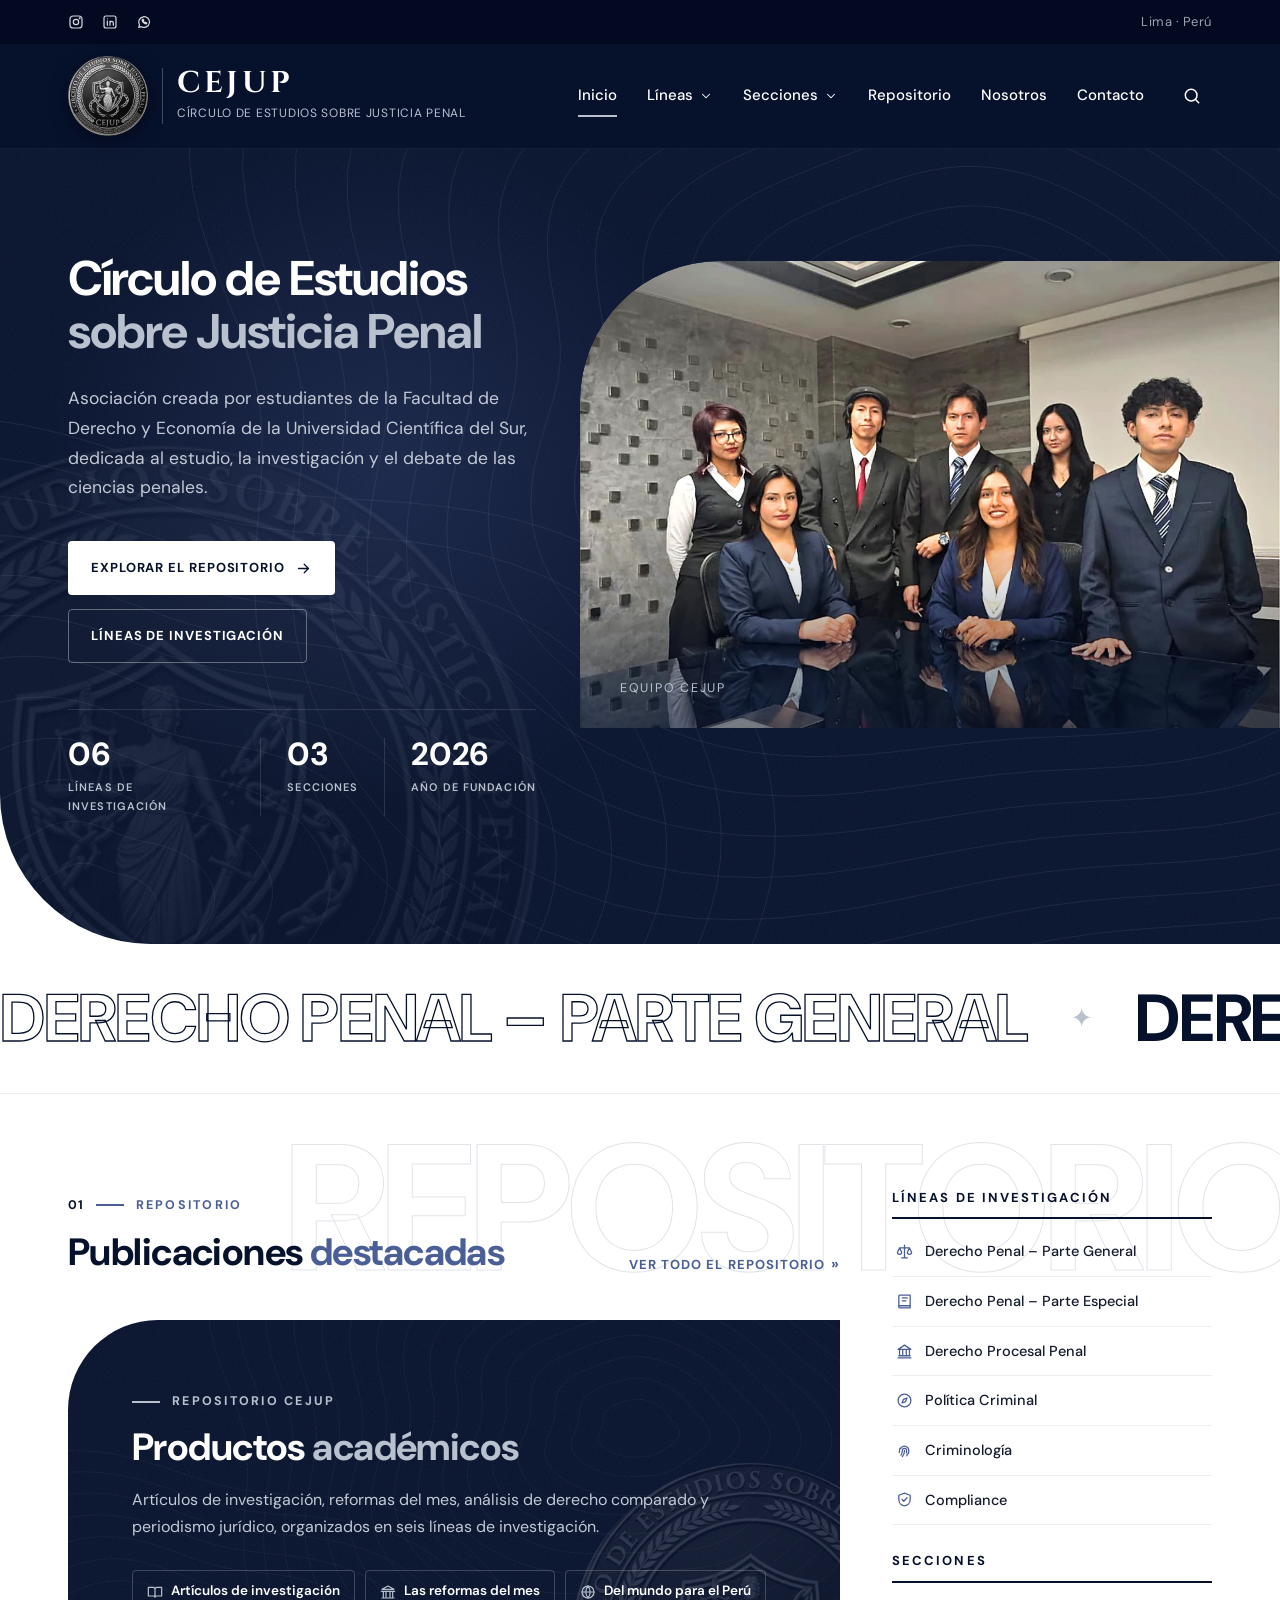
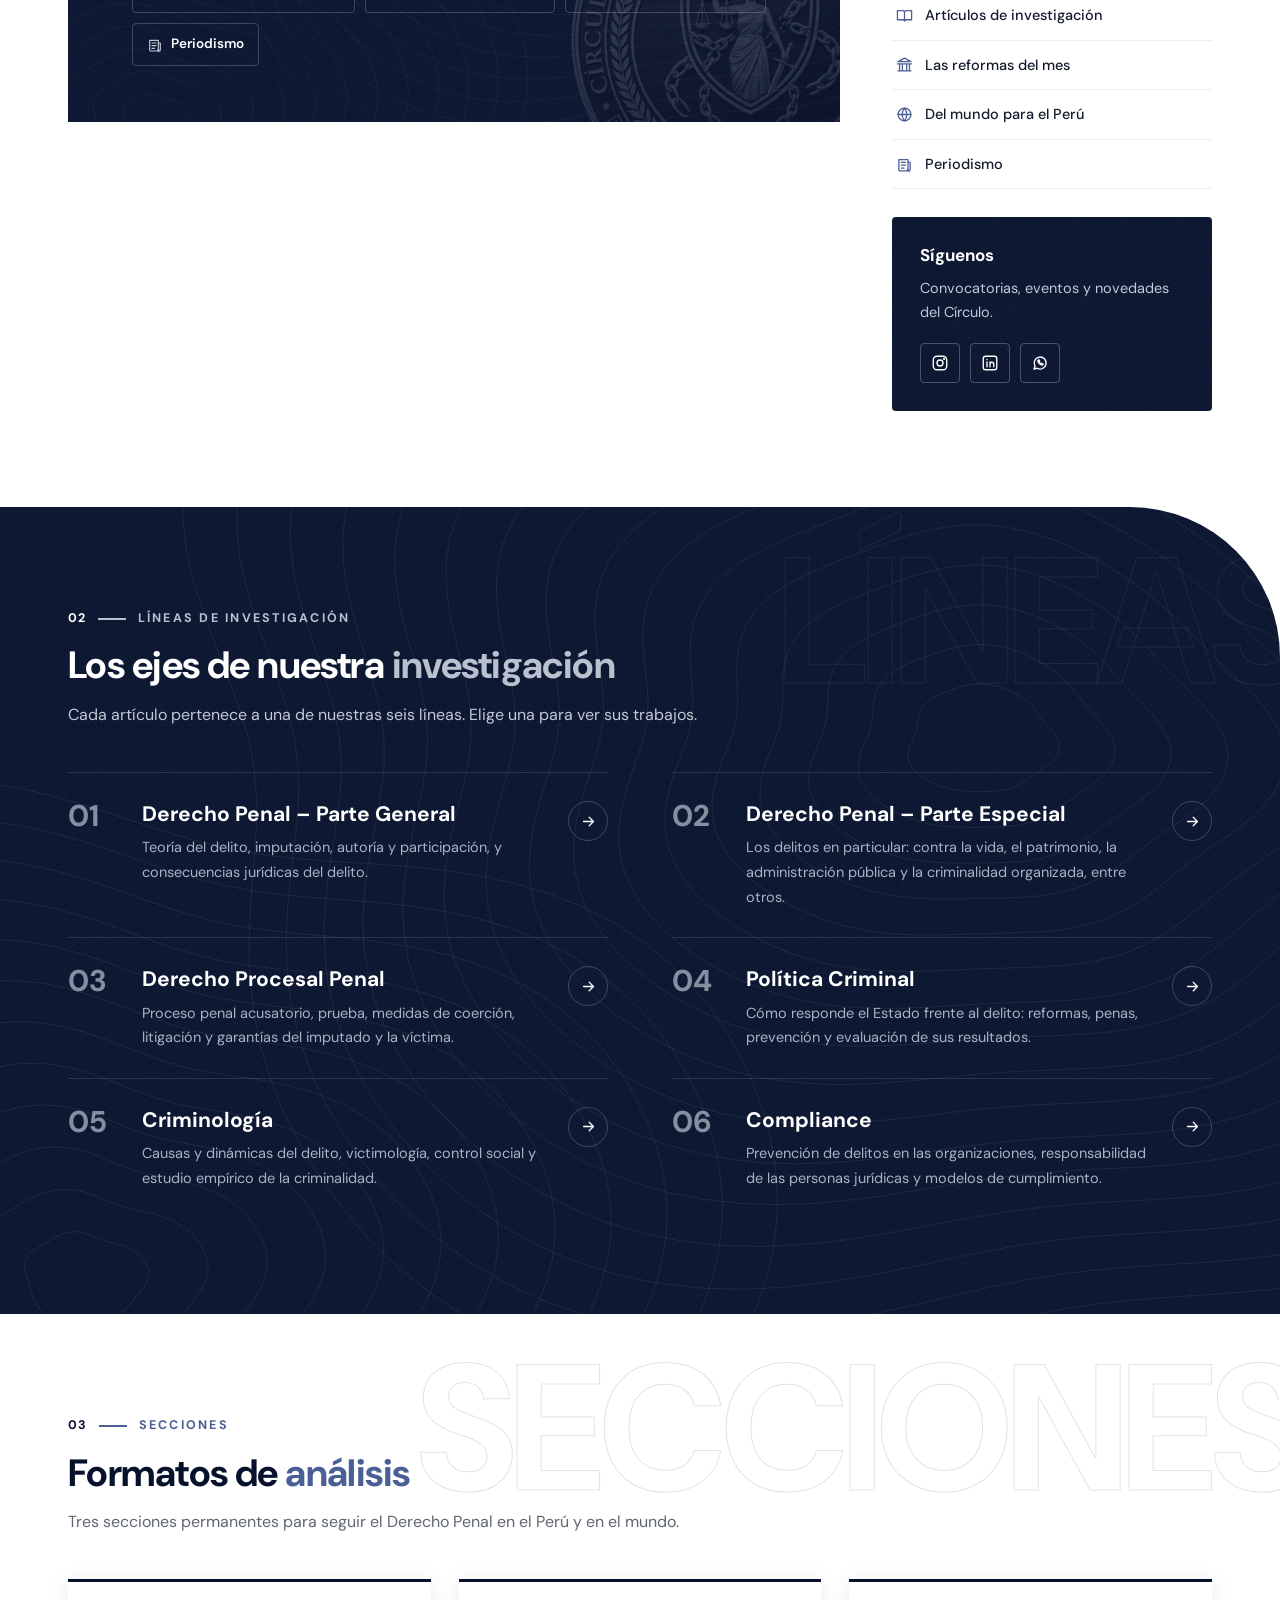
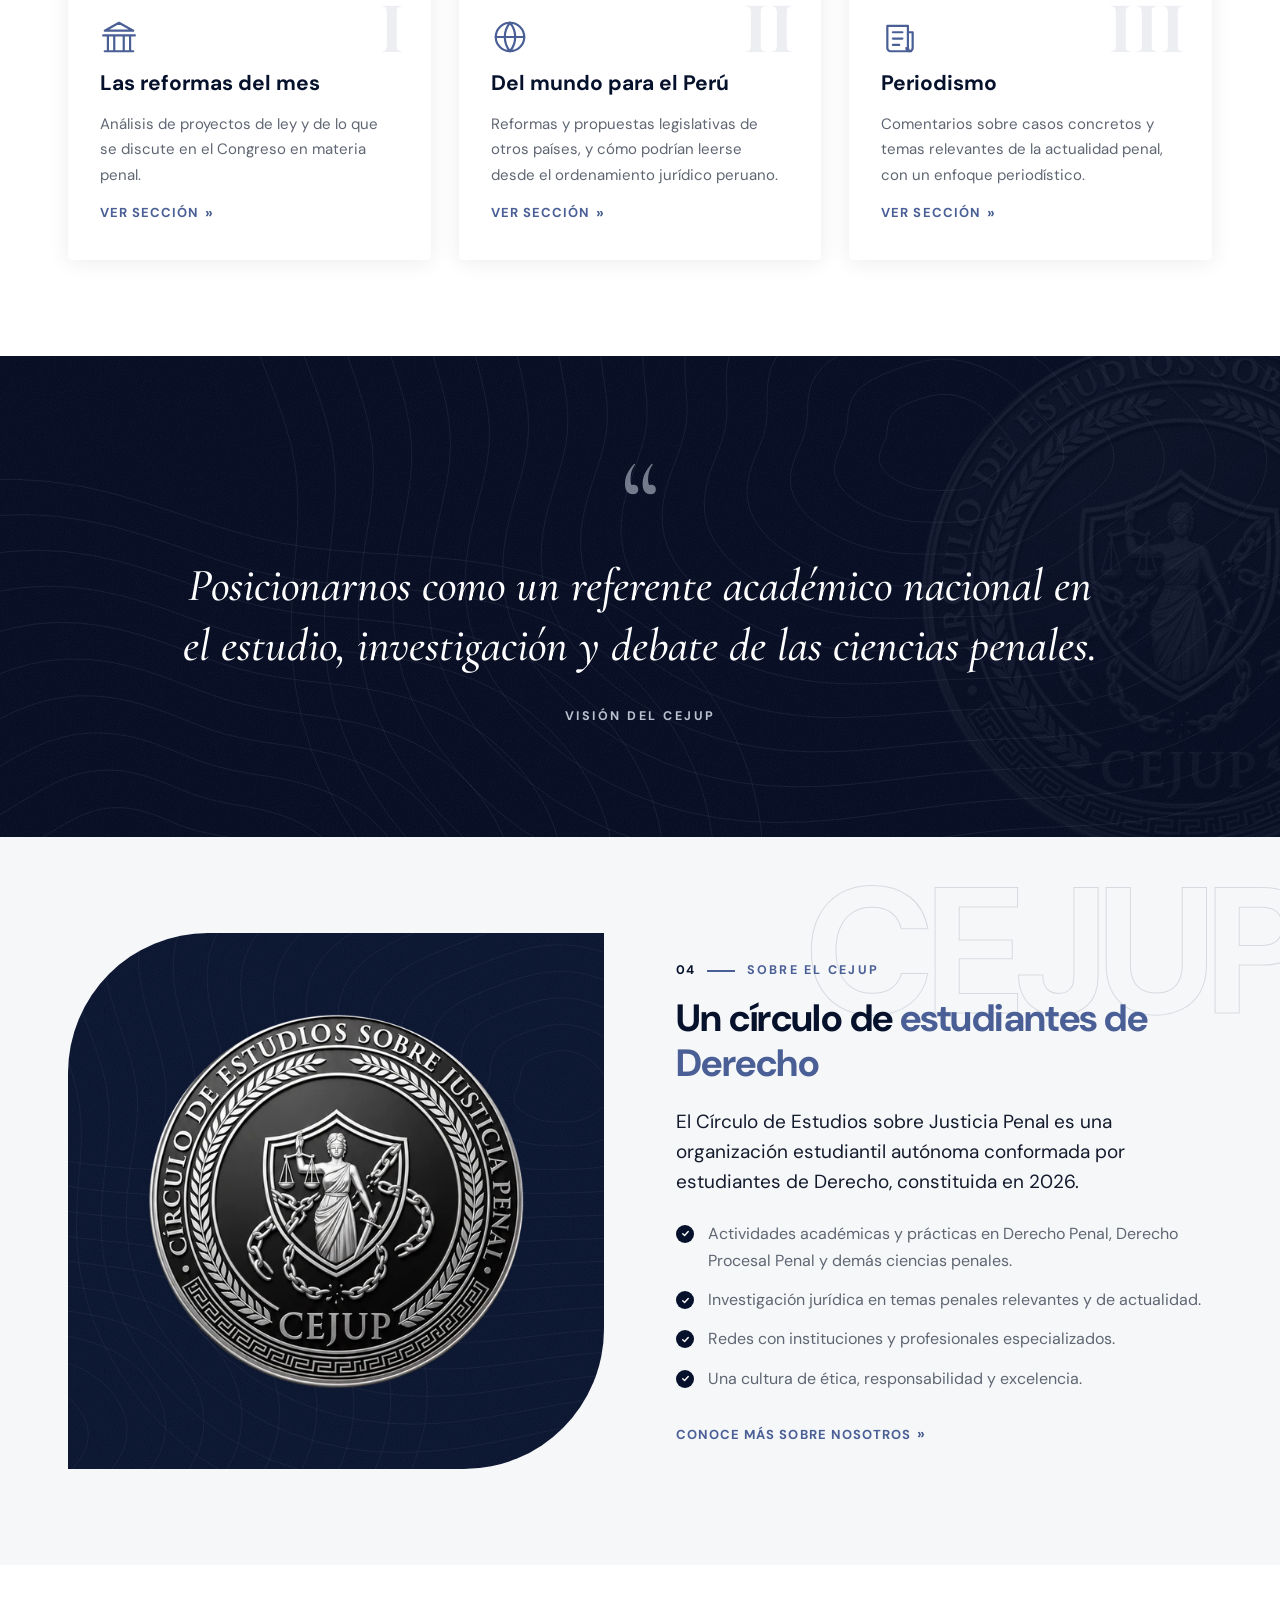
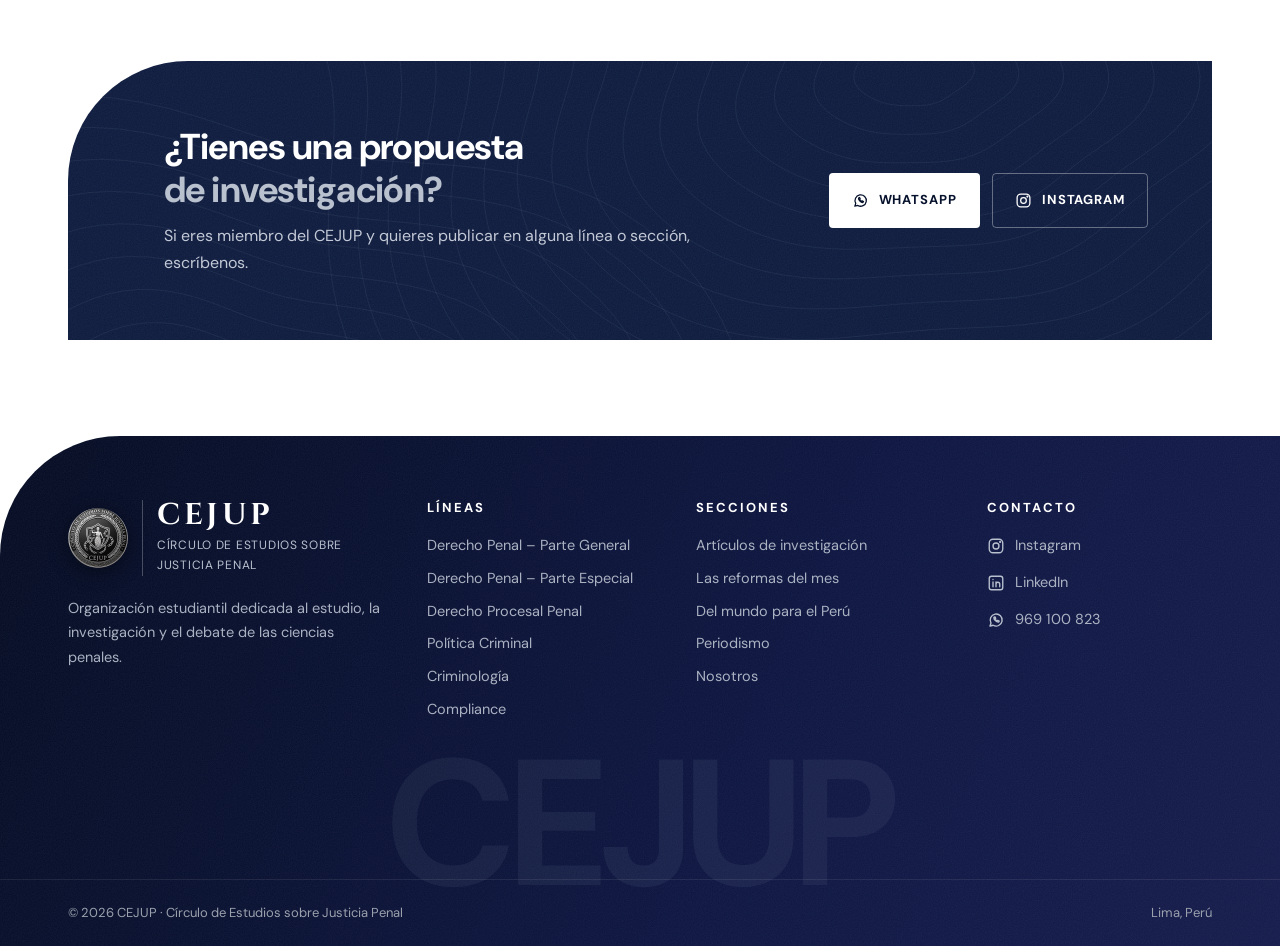
==== commit e8ca1c7a: "Textos ajustados y pie más casual - Panel destacado: «Productos académicos» - La sección comparada s" ====
--- a/index.html
+++ b/index.html
@@ -125,7 +125,7 @@
           <h2>Un círculo de <span>estudiantes de Derecho</span></h2>
           <p class="big">El Círculo de Estudios sobre Justicia Penal es una organización estudiantil autónoma conformada por estudiantes de Derecho, constituida en 2026.</p>
           <ul class="checks">
-            <li>Actividades académicas y prácticas en Derecho Penal y Procesal Penal.</li>
+            <li>Actividades académicas y prácticas en Derecho Penal, Derecho Procesal Penal y demás ciencias penales.</li>
             <li>Investigación jurídica en temas penales relevantes y de actualidad.</li>
             <li>Redes con instituciones y profesionales especializados.</li>
             <li>Una cultura de ética, responsabilidad y excelencia.</li>
--- a/assets/css/styles.css
+++ b/assets/css/styles.css
@@ -171,7 +171,7 @@
   position: absolute; inset: 0; margin: 0;
   border-top-left-radius: 140px; overflow: hidden; background: var(--navy-800);
 }
-.hero-photo img { width: 100%; height: 100%; object-fit: cover; object-position: 62% 68%; border-top-left-radius: inherit; }
+.hero-photo img { width: 100%; height: 100%; object-fit: cover; object-position: 50% 42%; border-top-left-radius: inherit; }
 .hero-photo::after { content: ""; position: absolute; inset: 0; background: linear-gradient(180deg, rgba(6, 17, 44, 0) 60%, rgba(6, 17, 44, .55)); }
 .hero-photo figcaption { position: absolute; z-index: 1; left: 40px; bottom: 28px; font-size: 12.5px; letter-spacing: .14em; text-transform: uppercase; color: var(--silver); }
 
@@ -290,7 +290,7 @@
 .about-grid .big { font-size: 19px; line-height: 1.6; color: var(--ink); }
 .about-grid .big + p { margin-top: 16px; color: var(--plomo-600); }
 .team-photo { margin: 0; border-top-left-radius: 120px; overflow: hidden; box-shadow: var(--shadow); }
-.team-photo img { width: 100%; aspect-ratio: 16 / 11; object-fit: cover; object-position: 62% 68%; }
+.team-photo img { width: 100%; aspect-ratio: 16 / 11; object-fit: cover; object-position: 50% 40%; }
 .seal-panel { aspect-ratio: 1; display: flex; align-items: center; justify-content: center; padding: 15%; background: var(--grano), var(--contornos) center / cover no-repeat, var(--navy-900); border-top-left-radius: 140px; border-bottom-right-radius: 140px; }
 .checks { list-style: none; margin: 22px 0 0; padding: 0; display: grid; gap: 12px; }
 .checks li { position: relative; padding-left: 32px; color: var(--plomo-600); }
@@ -330,8 +330,10 @@
 .chip { padding: 8px 16px; border-radius: 2px; border: 1px solid var(--plomo-200); font-size: 14px; color: var(--plomo-600); }
 .chip b { color: var(--ink); }
 
-.values { padding: 56px 0; background: var(--grano), var(--contornos) center / cover no-repeat, var(--navy-900); color: var(--white); text-align: center; }
-.values p { font-family: var(--font-brand); font-size: clamp(22px, 3vw, 34px); font-weight: 600; letter-spacing: .12em; color: var(--silver); }
+.values { padding: 48px 0; background: var(--grano), var(--navy-900); color: var(--white); text-align: center; }
+.values p { font-family: var(--font); font-size: clamp(22px, 2.6vw, 30px); font-weight: 600; letter-spacing: -.01em; color: var(--white); }
+
+.values p i { font-style: normal; color: var(--silver); opacity: .6; margin: 0 .35em; }
 
 /* ---------- Llamado a la acción ---------- */
 .cta { background: var(--grano), var(--contornos) center / cover no-repeat, var(--navy-800); color: var(--white); border-top-left-radius: 120px; padding: 64px 64px 64px 96px; display: grid; grid-template-columns: 1fr auto; gap: 32px; align-items: center; }
@@ -396,12 +398,18 @@
 .related a small { display: block; font-weight: 500; color: var(--plomo-400); margin-top: 4px; }
 
 /* ---------- Pie de página ---------- */
-.site-footer { background: var(--grano), linear-gradient(115deg, var(--navy-950) 0%, #0b1440 55%, #181a52 100%); color: #aab2c2; font-size: 14.5px; }
-.site-footer .foot-top { display: grid; grid-template-columns: 1.4fr 1fr 1.1fr 1fr; gap: 44px; padding-top: 72px; padding-bottom: 52px; }
+.site-footer {
+  position: relative; overflow: hidden; border-top-left-radius: 120px;
+  background: var(--grano), linear-gradient(115deg, var(--navy-950) 0%, #0b1440 60%, #141a4a 100%);
+  color: #aab2c2; font-size: 14.5px;
+}
+.site-footer > * { position: relative; }
+main:has(> .values:last-child) + .site-footer { border-top-left-radius: 0; }
+.site-footer .foot-top { display: grid; grid-template-columns: 1.4fr 1fr 1.1fr 1fr; gap: 44px; padding-top: 64px; padding-bottom: 28px; }
 .site-footer .brand img { width: 60px; height: 60px; }
 .site-footer .about { margin-top: 20px; max-width: 36ch; }
 .site-footer h4 { color: var(--white); font-size: 13px; letter-spacing: .16em; text-transform: uppercase; margin-bottom: 18px; }
-.site-footer ul { margin: 0; padding: 0; list-style: none; display: grid; gap: 10px; }
+.site-footer ul { margin: 0; padding: 0; list-style: none; display: grid; gap: 8px; }
 .site-footer a { text-decoration: none; transition: color .2s; }
 .site-footer a:hover { color: var(--white); }
 .site-footer .contact a { display: inline-flex; align-items: center; gap: 10px; }
@@ -450,7 +458,7 @@
 
 /* ---------- Cita ---------- */
 .quote-band { position: relative; overflow: hidden; background: var(--grano), var(--contornos) center / cover no-repeat, var(--navy-950); color: var(--white); text-align: center; padding: 110px 0; }
-.quote-band::before { content: ""; position: absolute; right: -160px; top: 50%; width: 520px; height: 520px; transform: translateY(-50%); background: url("../img/logo.webp") center / contain no-repeat; opacity: .06; filter: grayscale(1); }
+.quote-band::before { content: ""; position: absolute; right: -160px; top: 50%; width: 520px; height: 520px; margin-top: -260px; animation: girar 200s linear infinite; background: url("../img/logo.webp") center / contain no-repeat; opacity: .06; filter: grayscale(1); }
 .quote-band .wrap { position: relative; max-width: 980px; }
 .quote-mark { font-family: "Cormorant Garamond", Georgia, serif; font-size: 120px; line-height: .6; color: var(--silver); opacity: .6; display: block; margin-bottom: 18px; }
 .quote-band blockquote { margin: 0; font-family: "Cormorant Garamond", Georgia, serif; font-style: italic; font-weight: 500; font-size: clamp(28px, 3.6vw, 46px); line-height: 1.3; }
@@ -475,6 +483,8 @@
 }
 
 /* ---------- Movimiento de la portada ---------- */
+@keyframes girar { to { transform: rotate(360deg); } }
+@keyframes brillo { to { background-position: -200% 0; } }
 @keyframes subir { from { opacity: 0; transform: translateY(28px); } to { opacity: 1; transform: none; } }
 @keyframes revelar { from { opacity: 0; transform: translateX(60px); } to { opacity: 1; transform: none; } }
 @keyframes marquesina { to { transform: translateX(-50%); } }
@@ -484,6 +494,7 @@
   background: radial-gradient(520px circle at var(--mx, 30%) var(--my, 40%), rgba(120, 145, 220, .16), transparent 65%);
   transition: background .1s;
 }
+.hero::before { animation: girar 180s linear infinite; }
 .hero-text > * { animation: subir .9s cubic-bezier(.2, .7, .2, 1) both; }
 .hero-text > :nth-child(2) { animation-delay: .1s; }
 .hero-text > :nth-child(3) { animation-delay: .2s; }
@@ -538,7 +549,7 @@
 .page-hero::before {
   content: ""; position: absolute; right: -120px; top: 50%; width: 460px; height: 460px; margin-top: -230px;
   background: url("../img/logo.webp") center / contain no-repeat; opacity: .08; filter: grayscale(1);
-  pointer-events: none;
+  animation: girar 160s linear infinite; pointer-events: none;
 }
 .page-hero .wrap { position: relative; }
 
@@ -547,7 +558,7 @@
   grid-column: 1 / -1; position: relative; overflow: hidden; padding: 64px 56px 56px 64px;
   background: var(--grano), var(--contornos) center / cover no-repeat, var(--navy-900); color: var(--white); border-top-left-radius: 90px;
 }
-.coming-seal { position: absolute; right: -90px; bottom: -100px; width: 360px; height: 360px; opacity: .14; filter: grayscale(1); }
+.coming-seal { position: absolute; right: -90px; bottom: -100px; width: 360px; height: 360px; opacity: .14; filter: grayscale(1); animation: girar 120s linear infinite; }
 .coming .eyebrow { color: var(--silver); position: relative; }
 .coming h3 { position: relative; font-size: clamp(26px, 3vw, 38px); line-height: 1.15; max-width: 18ch; letter-spacing: -.015em; }
 .coming p { position: relative; margin-top: 16px; max-width: 54ch; color: #c3c9d6; }
@@ -559,14 +570,15 @@
 
 /* ---------- Pie con la marca ---------- */
 .foot-word {
-  font-family: var(--font); font-weight: 700; font-size: clamp(90px, 23vw, 360px); line-height: .78; letter-spacing: -.06em;
-  text-align: center; white-space: nowrap; overflow: hidden; user-select: none; padding-top: .04em; margin-bottom: -.12em;
-  color: transparent; background: linear-gradient(180deg, rgba(185, 193, 207, .22) 0%, rgba(185, 193, 207, .06) 55%, transparent 85%);
-  -webkit-background-clip: text; background-clip: text;
+  font-family: var(--font); font-weight: 700; font-size: clamp(72px, 14vw, 210px); line-height: .8; letter-spacing: -.03em;
+  text-align: center; white-space: nowrap; overflow: hidden; user-select: none; padding-top: 4px; margin-bottom: -.1em;
+  color: rgba(185, 193, 207, .07);
 }
 
 @media (prefers-reduced-motion: reduce) {
-    .hero-text > *, .hero-photo, }
+  .marquee-track, .hero::before, .page-hero::before, .coming-seal, .quote-band::before { animation: none; }
+  .hero-text > *, .hero-photo { animation: none; }
+}
 
 /* ---------- Títulos en dos tonos y numeración ---------- */
 .sec-head h2 span, .about-grid h2 span, .page-hero h1 span { color: var(--steel); }
@@ -672,5 +684,6 @@
   .tab { padding: 12px 12px; font-size: 14px; }
   .pdf-frame { display: none; }
   .pdf-mobile { display: block; }
-  .site-footer .foot-top { grid-template-columns: 1fr; gap: 34px; padding-top: 52px; padding-bottom: 36px; }
-}
+  .site-footer .foot-top { grid-template-columns: 1fr; gap: 30px; padding-top: 56px; padding-bottom: 24px; }
+  .site-footer { border-top-left-radius: 60px; }
+}
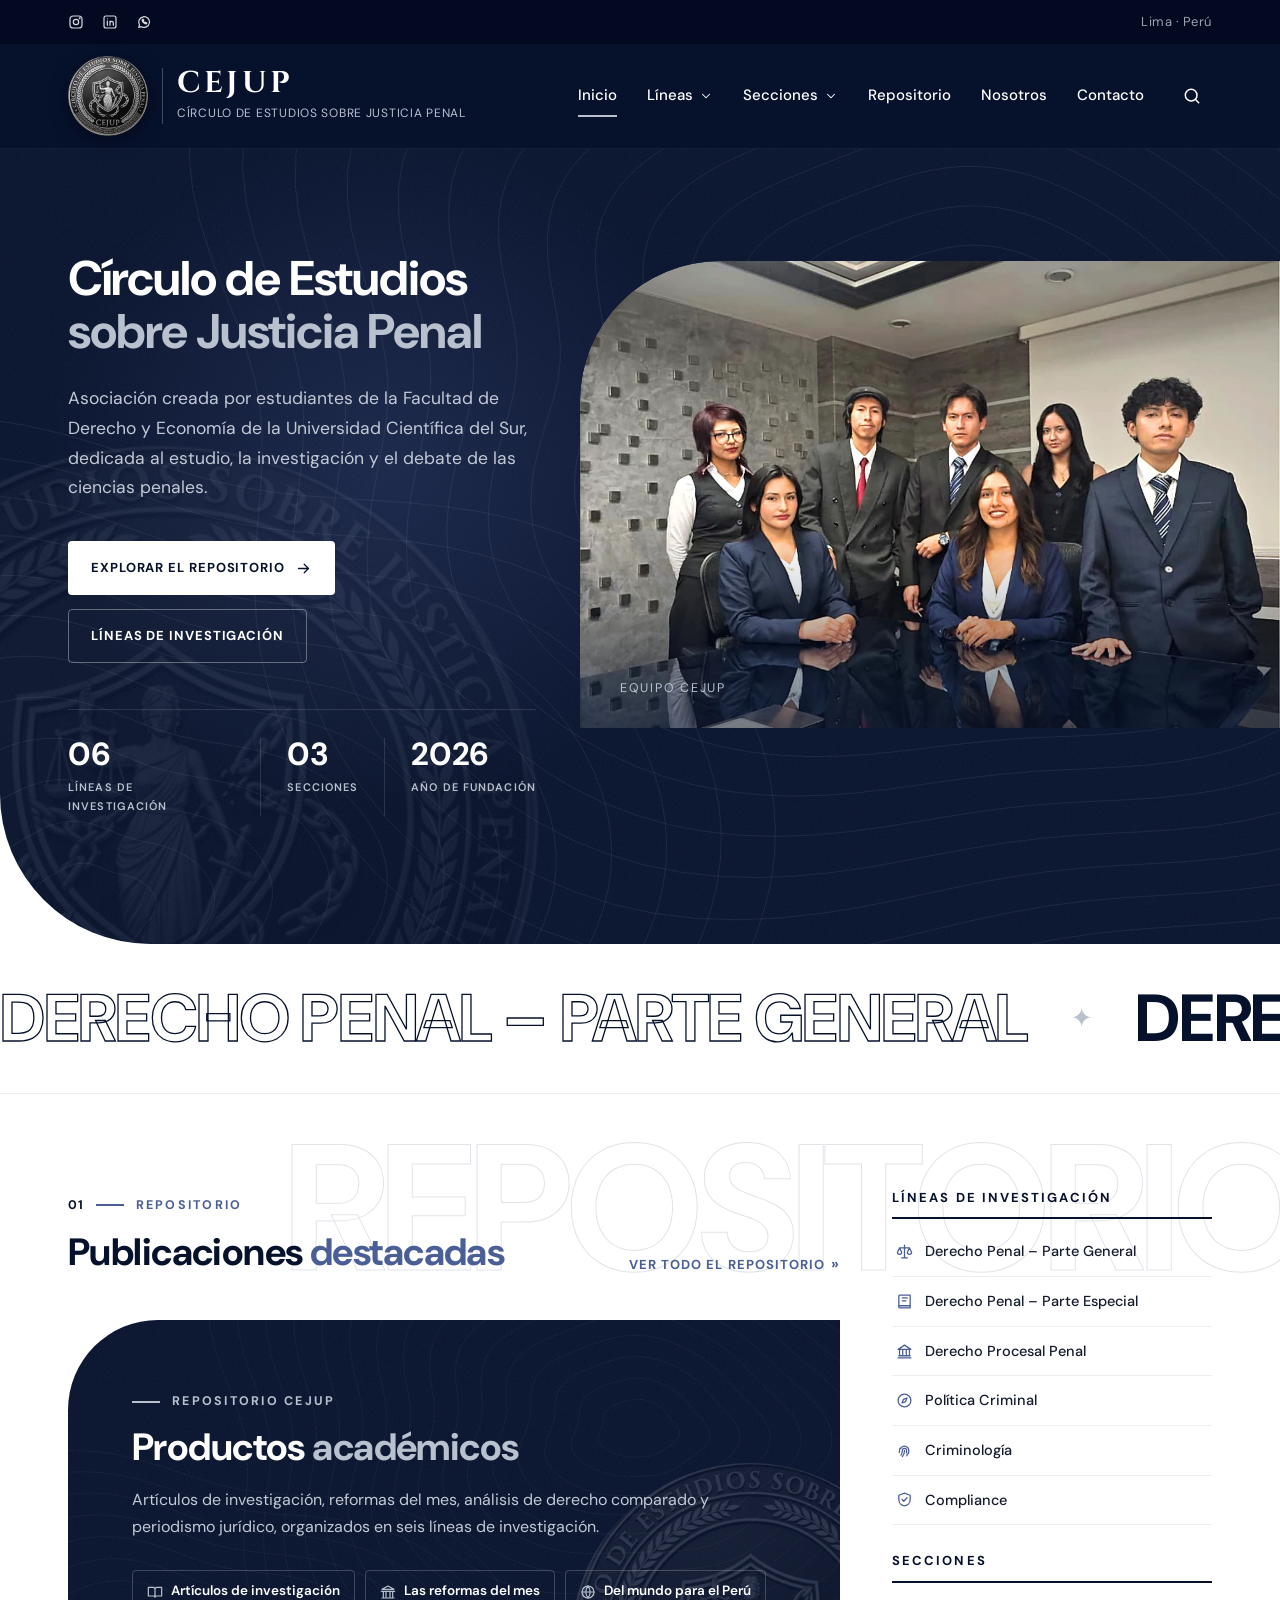
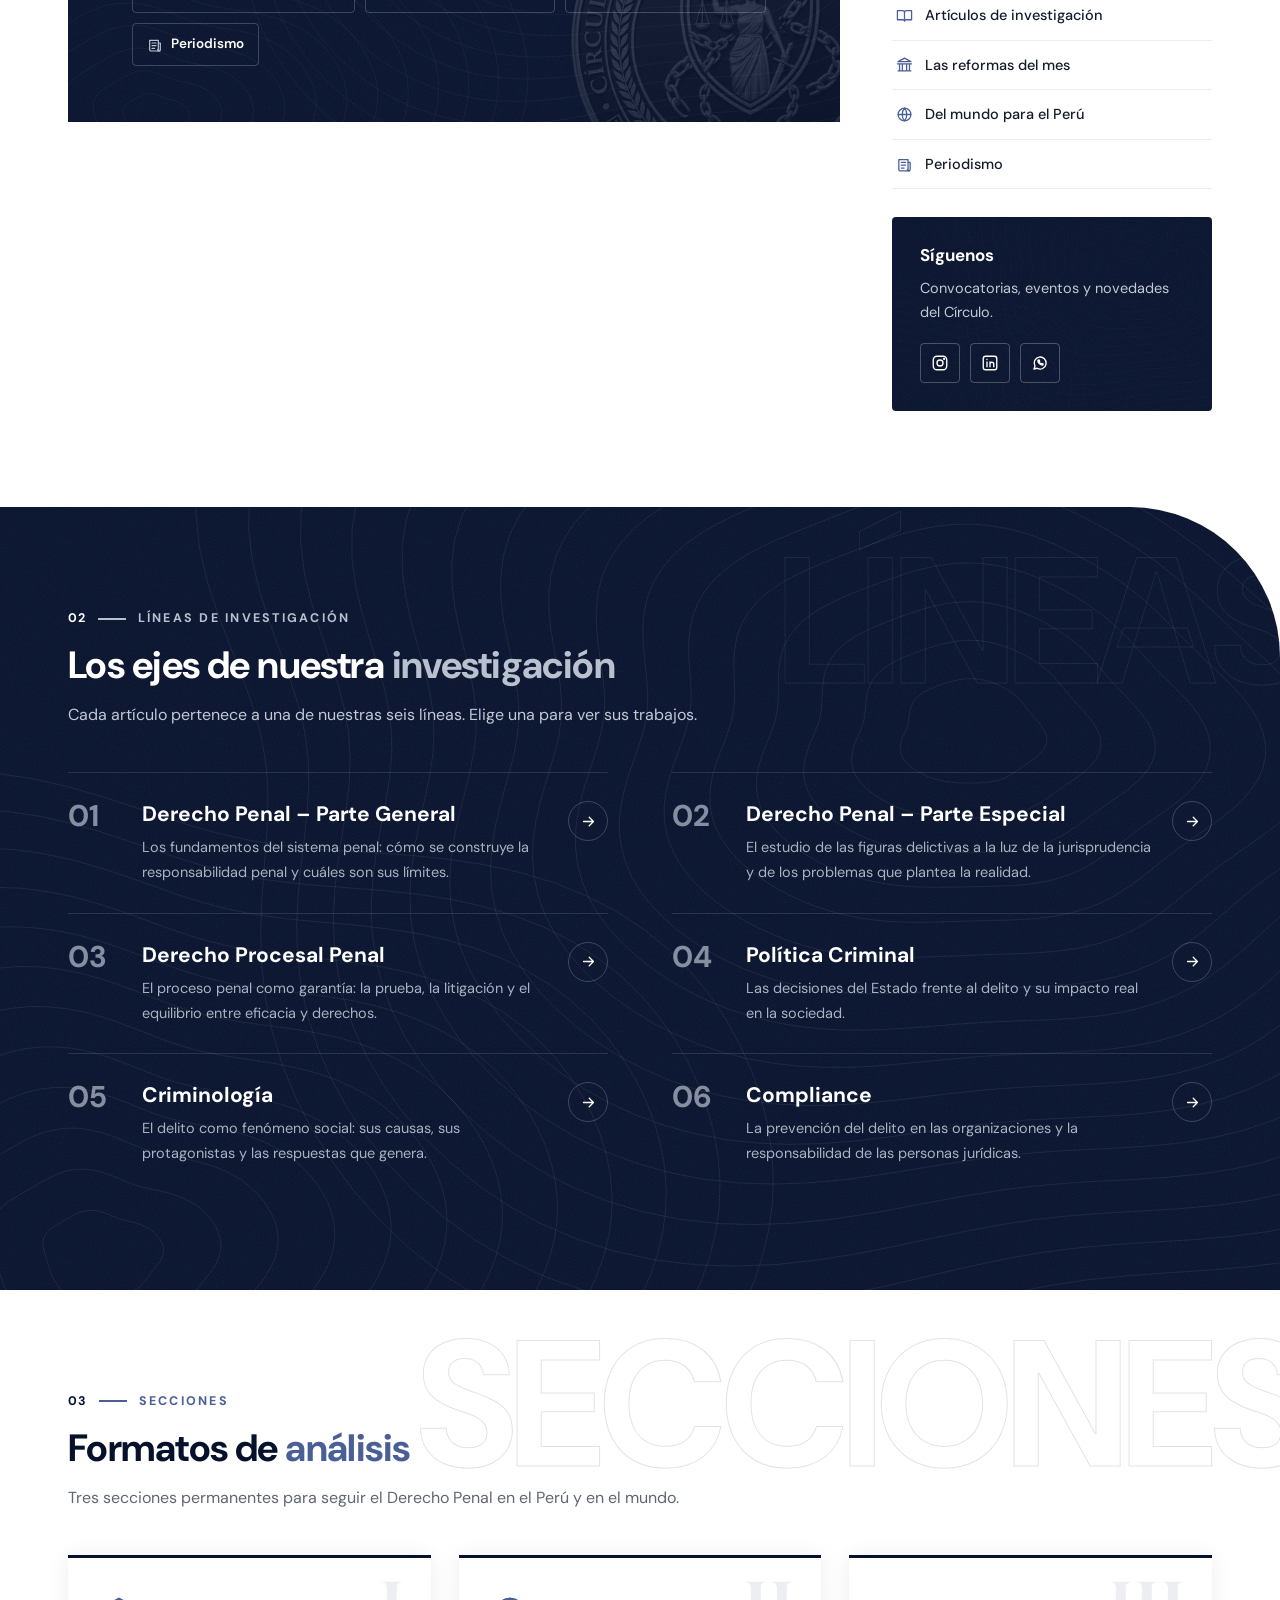
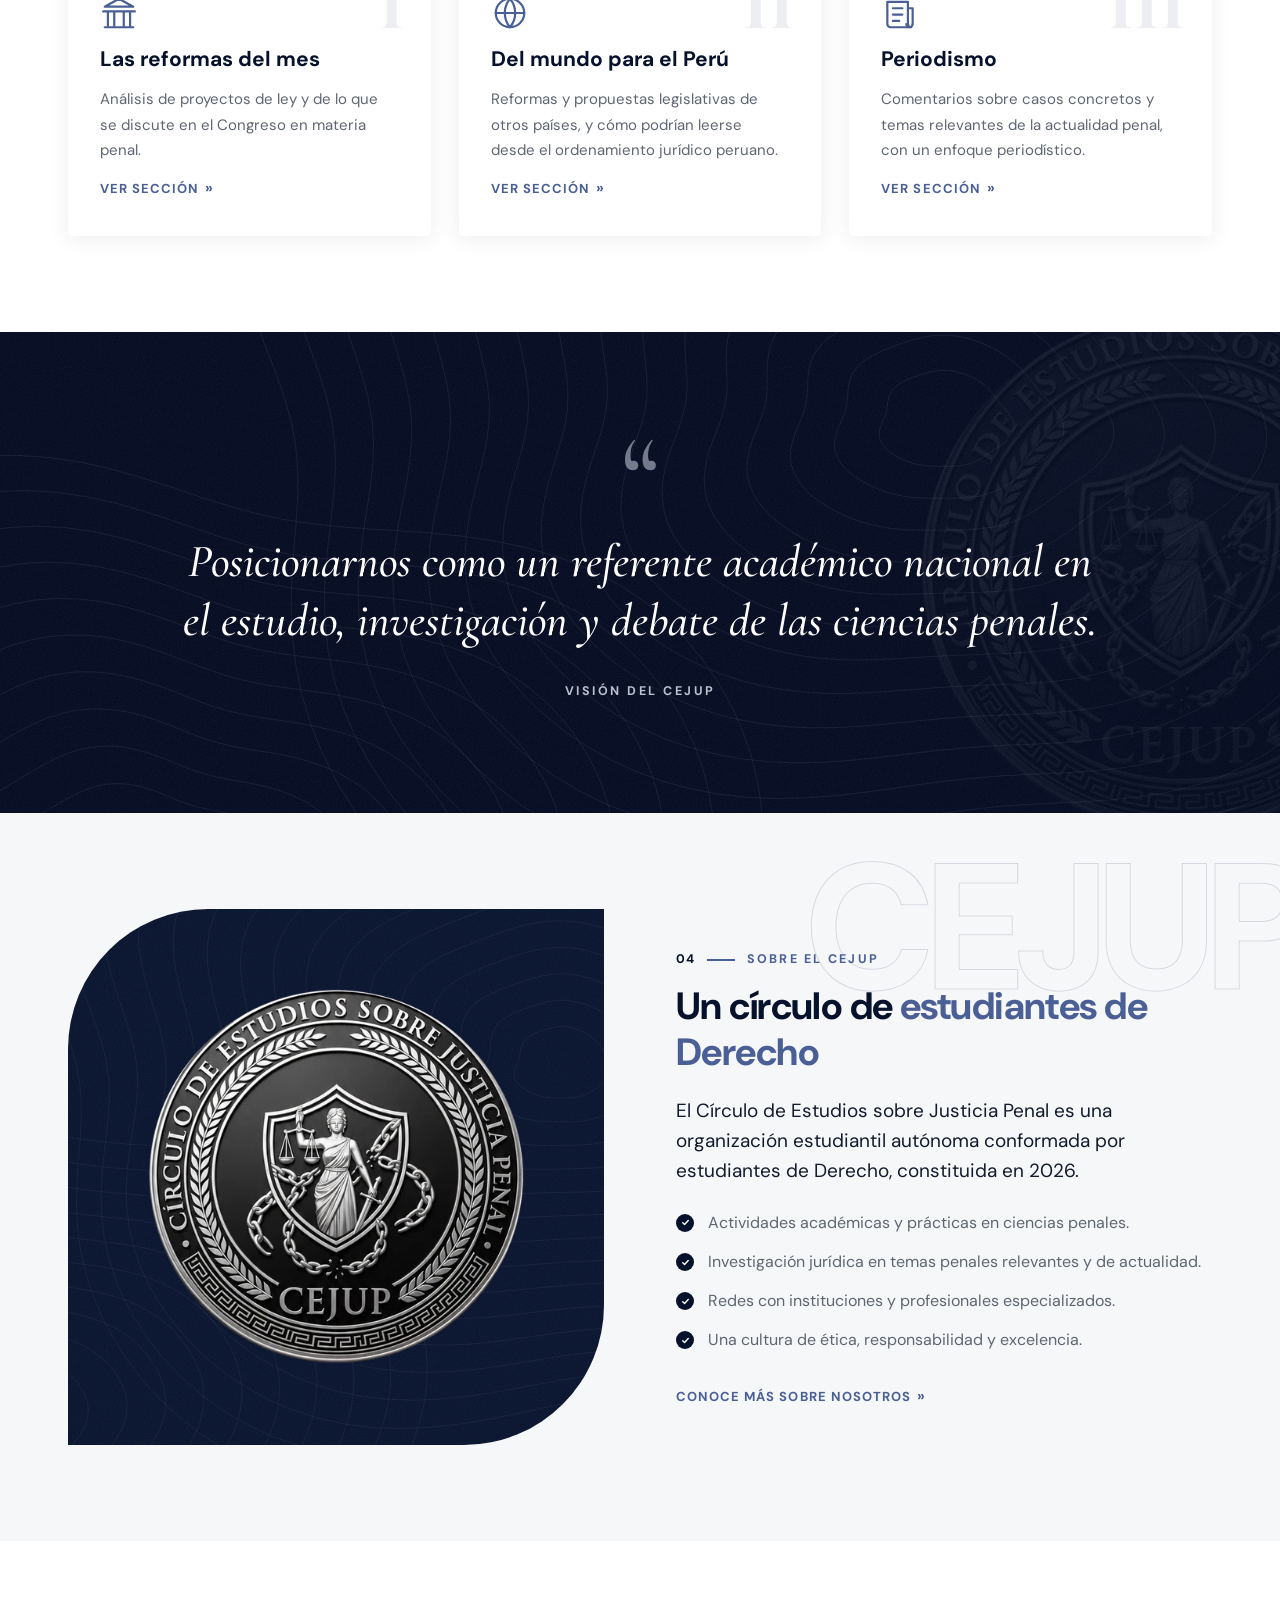
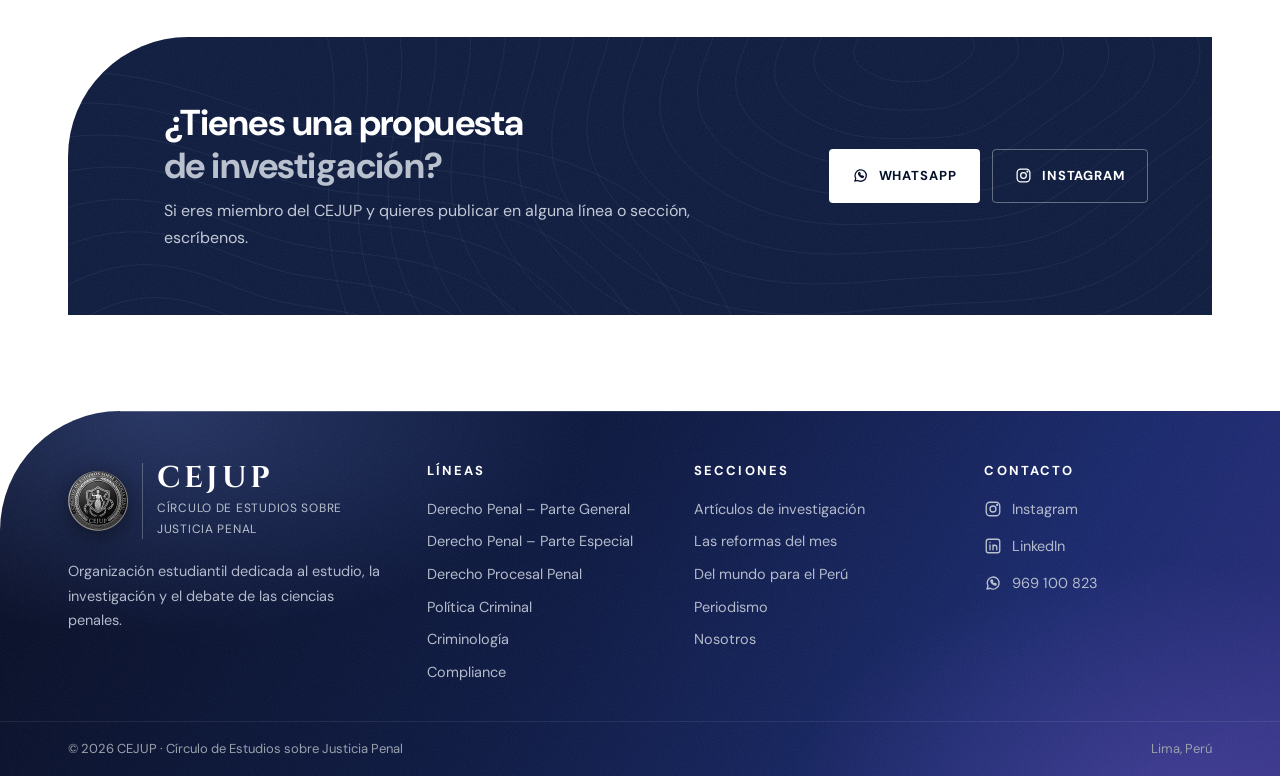
==== commit e8315f18: "Descripciones nuevas, franja de palabras separada y pie con degradado - Nuevas descripciones de las " ====
--- a/index.html
+++ b/index.html
@@ -13,7 +13,7 @@
   <link rel="preconnect" href="https://fonts.googleapis.com">
   <link rel="preconnect" href="https://fonts.gstatic.com" crossorigin>
   <link href="https://fonts.googleapis.com/css2?family=Cinzel:wght@600;700&family=Cormorant+Garamond:ital,wght@1,500&family=DM+Sans:opsz,wght@9..40,400;9..40,500;9..40,600;9..40,700&display=swap" rel="stylesheet">
-  <link rel="stylesheet" href="assets/css/styles.css">
+  <link rel="stylesheet" href="assets/css/styles.css?v=202610170150">
 </head>
 <body data-page="inicio">
   <header id="site-header"></header>
@@ -125,7 +125,7 @@
           <h2>Un círculo de <span>estudiantes de Derecho</span></h2>
           <p class="big">El Círculo de Estudios sobre Justicia Penal es una organización estudiantil autónoma conformada por estudiantes de Derecho, constituida en 2026.</p>
           <ul class="checks">
-            <li>Actividades académicas y prácticas en Derecho Penal, Derecho Procesal Penal y demás ciencias penales.</li>
+            <li>Actividades académicas y prácticas en ciencias penales.</li>
             <li>Investigación jurídica en temas penales relevantes y de actualidad.</li>
             <li>Redes con instituciones y profesionales especializados.</li>
             <li>Una cultura de ética, responsabilidad y excelencia.</li>
@@ -153,8 +153,8 @@
 
   <footer id="contacto"></footer>
 
-  <script src="data/estructura.js"></script>
-  <script src="data/publicaciones.js"></script>
-  <script src="assets/js/main.js"></script>
+  <script src="data/estructura.js?v=202610170150"></script>
+  <script src="data/publicaciones.js?v=202610170150"></script>
+  <script src="assets/js/main.js?v=202610170150"></script>
 </body>
 </html>
--- a/assets/css/styles.css
+++ b/assets/css/styles.css
@@ -330,10 +330,10 @@
 .chip { padding: 8px 16px; border-radius: 2px; border: 1px solid var(--plomo-200); font-size: 14px; color: var(--plomo-600); }
 .chip b { color: var(--ink); }
 
-.values { padding: 48px 0; background: var(--grano), var(--navy-900); color: var(--white); text-align: center; }
-.values p { font-family: var(--font); font-size: clamp(22px, 2.6vw, 30px); font-weight: 600; letter-spacing: -.01em; color: var(--white); }
-
-.values p i { font-style: normal; color: var(--silver); opacity: .6; margin: 0 .35em; }
+.values { padding: 56px 0; background: var(--grano), var(--contornos) center / cover no-repeat, var(--navy-900); color: var(--white); text-align: center; }
+.values p { font-family: var(--font-brand); font-size: clamp(22px, 3vw, 34px); font-weight: 600; letter-spacing: .12em; color: var(--silver); }
+
+.values p i { font-style: normal; opacity: .55; margin: 0 .1em; }
 
 /* ---------- Llamado a la acción ---------- */
 .cta { background: var(--grano), var(--contornos) center / cover no-repeat, var(--navy-800); color: var(--white); border-top-left-radius: 120px; padding: 64px 64px 64px 96px; display: grid; grid-template-columns: 1fr auto; gap: 32px; align-items: center; }
@@ -400,12 +400,17 @@
 /* ---------- Pie de página ---------- */
 .site-footer {
   position: relative; overflow: hidden; border-top-left-radius: 120px;
-  background: var(--grano), linear-gradient(115deg, var(--navy-950) 0%, #0b1440 60%, #141a4a 100%);
-  color: #aab2c2; font-size: 14.5px;
-}
+  background:
+    var(--grano),
+    radial-gradient(620px 320px at 12% 0%, rgba(84, 110, 190, .38), transparent 70%),
+    radial-gradient(560px 360px at 92% 110%, rgba(126, 96, 214, .30), transparent 70%),
+    linear-gradient(120deg, #040a20 0%, #0a1740 45%, #17266a 78%, #262a78 100%);
+  color: #b3bacb; font-size: 14.5px;
+}
+.site-footer::after { content: ""; position: absolute; left: 120px; right: 0; top: 0; height: 1px; background: linear-gradient(90deg, rgba(185, 193, 207, .35), transparent 70%); }
 .site-footer > * { position: relative; }
-main:has(> .values:last-child) + .site-footer { border-top-left-radius: 0; }
-.site-footer .foot-top { display: grid; grid-template-columns: 1.4fr 1fr 1.1fr 1fr; gap: 44px; padding-top: 64px; padding-bottom: 28px; }
+main:has(> .values:last-child) { padding-bottom: 72px; }
+.site-footer .foot-top { display: grid; grid-template-columns: 1.4fr 1fr 1.1fr 1fr; gap: 40px; padding-top: 52px; padding-bottom: 36px; }
 .site-footer .brand img { width: 60px; height: 60px; }
 .site-footer .about { margin-top: 20px; max-width: 36ch; }
 .site-footer h4 { color: var(--white); font-size: 13px; letter-spacing: .16em; text-transform: uppercase; margin-bottom: 18px; }
@@ -415,7 +420,7 @@
 .site-footer .contact a { display: inline-flex; align-items: center; gap: 10px; }
 .site-footer .contact .i { width: 18px; height: 18px; color: var(--silver); }
 .site-footer .foot-bottom { border-top: 1px solid rgba(255, 255, 255, .08); }
-.site-footer .foot-bottom .wrap { display: flex; flex-wrap: wrap; justify-content: space-between; gap: 8px; padding-top: 22px; padding-bottom: 22px; font-size: 13px; color: var(--plomo-400); }
+.site-footer .foot-bottom .wrap { display: flex; flex-wrap: wrap; justify-content: space-between; gap: 8px; padding-top: 16px; padding-bottom: 16px; font-size: 13px; color: var(--plomo-400); }
 
 /* ---------- Portada: sello, cifras y marca de agua ---------- */
 .hero::before {
@@ -569,11 +574,6 @@
 .empty-seal { width: 84px; height: 84px; margin: 0 auto 16px; }
 
 /* ---------- Pie con la marca ---------- */
-.foot-word {
-  font-family: var(--font); font-weight: 700; font-size: clamp(72px, 14vw, 210px); line-height: .8; letter-spacing: -.03em;
-  text-align: center; white-space: nowrap; overflow: hidden; user-select: none; padding-top: 4px; margin-bottom: -.1em;
-  color: rgba(185, 193, 207, .07);
-}
 
 @media (prefers-reduced-motion: reduce) {
   .marquee-track, .hero::before, .page-hero::before, .coming-seal, .quote-band::before { animation: none; }
@@ -684,6 +684,7 @@
   .tab { padding: 12px 12px; font-size: 14px; }
   .pdf-frame { display: none; }
   .pdf-mobile { display: block; }
-  .site-footer .foot-top { grid-template-columns: 1fr; gap: 30px; padding-top: 56px; padding-bottom: 24px; }
+  .site-footer .foot-top { grid-template-columns: 1fr; gap: 26px; padding-top: 48px; padding-bottom: 24px; }
+  .site-footer::after { left: 60px; }
   .site-footer { border-top-left-radius: 60px; }
 }
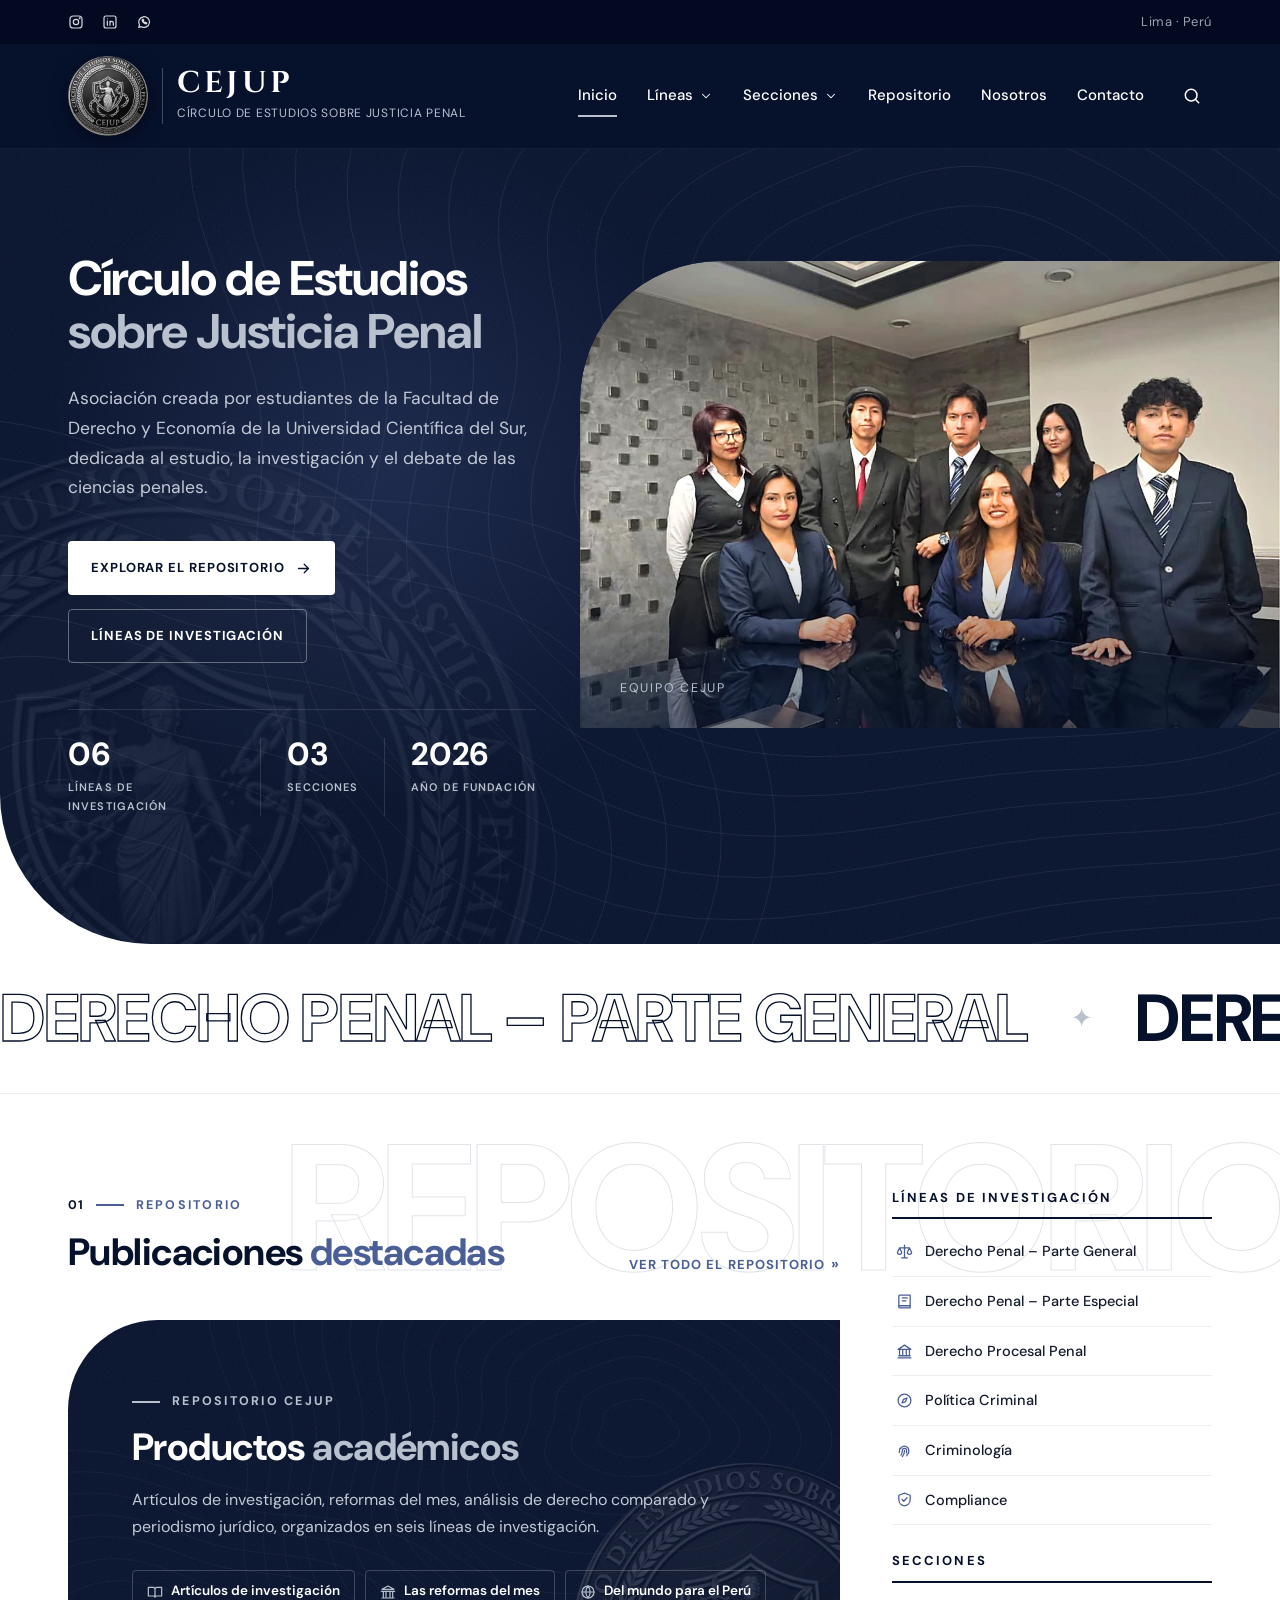
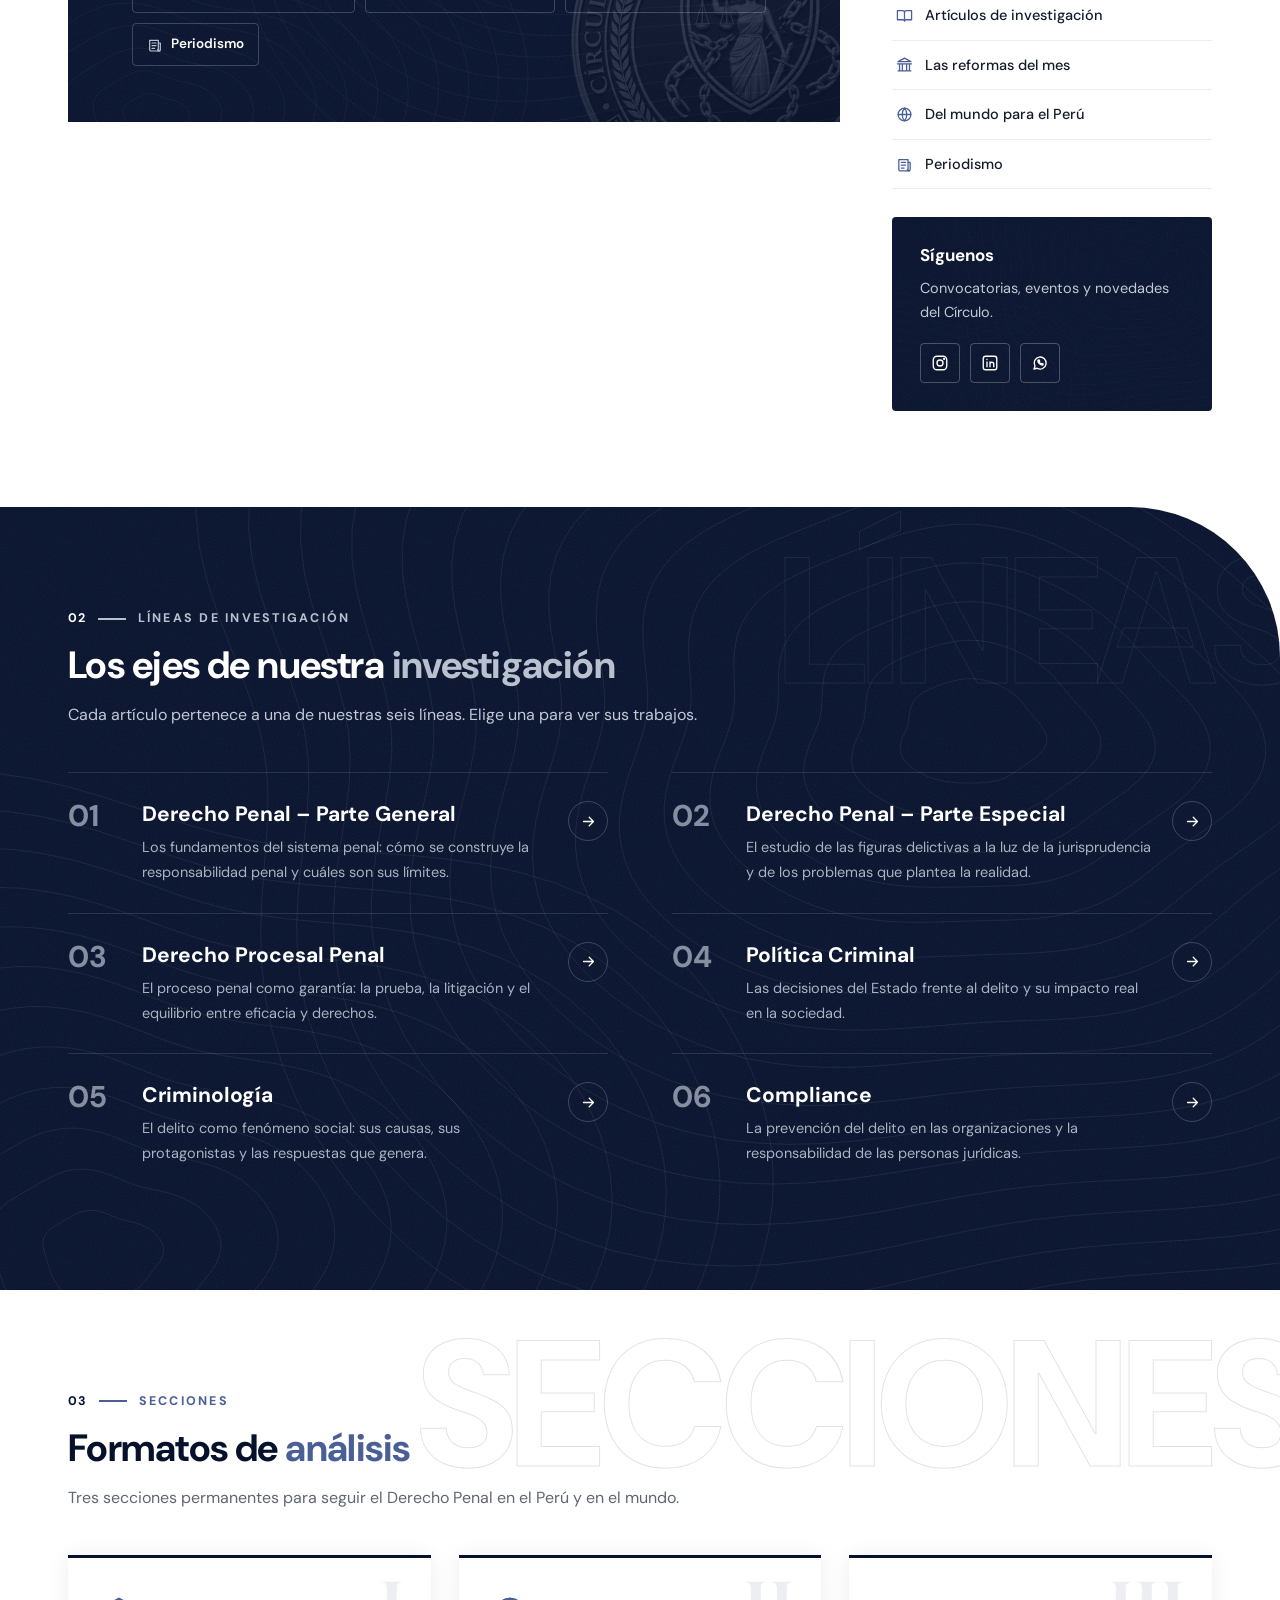
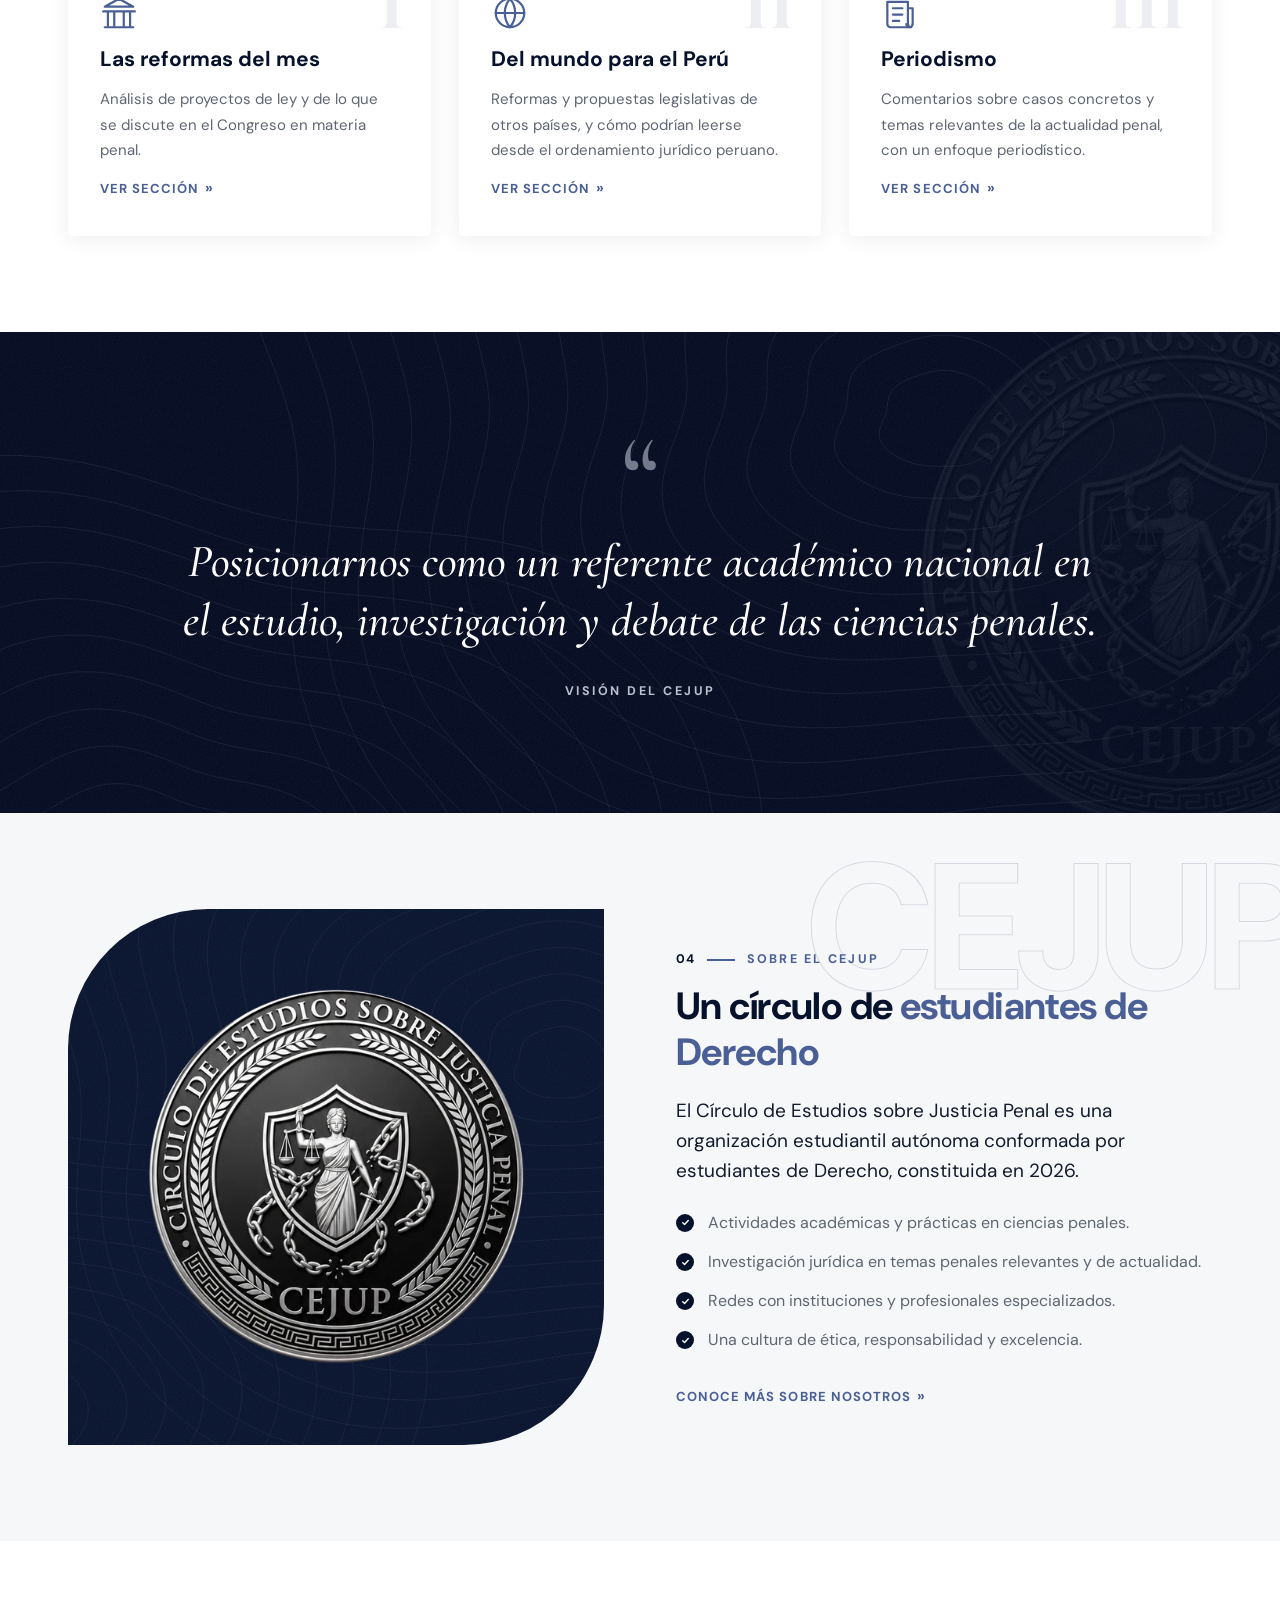
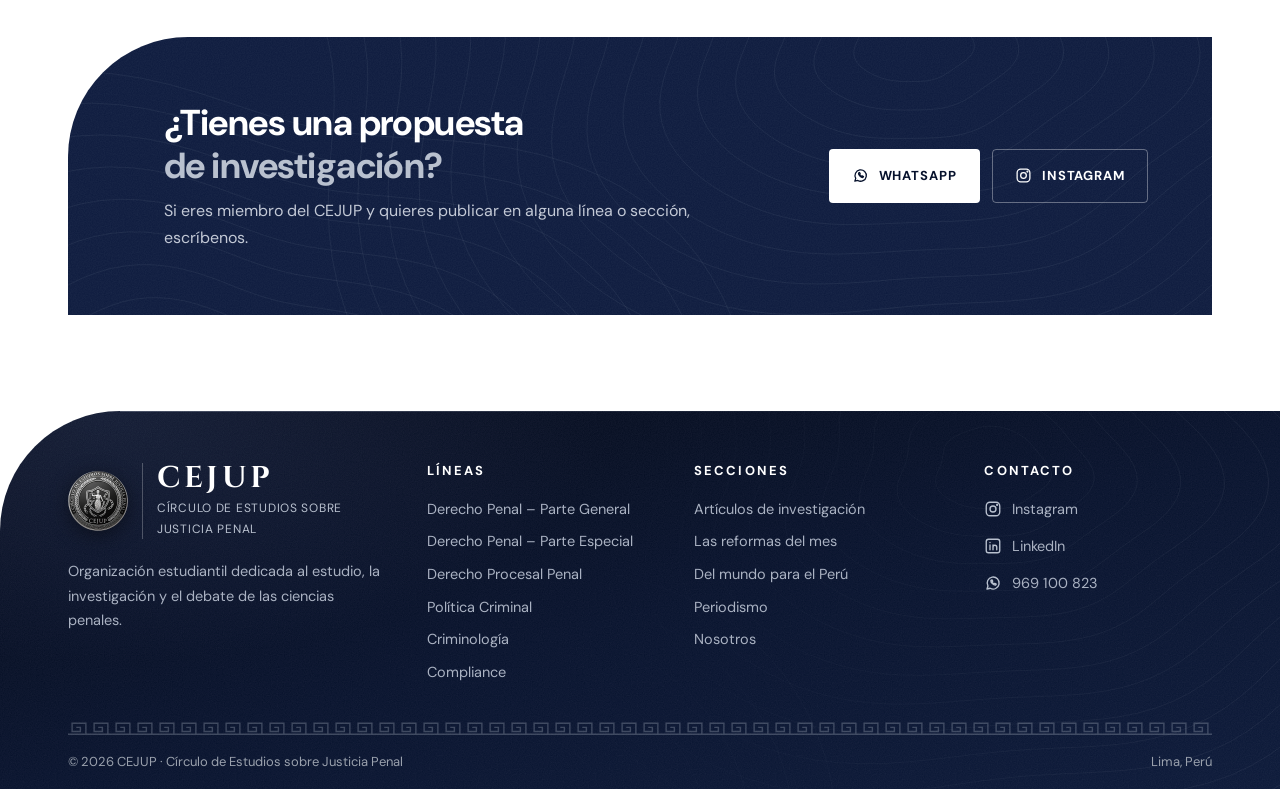
==== commit b3449258: "Pie en azul oscuro con contornos tenues y greca del sello Co-Authored-By: Claude Opus 5.5 <noreply@a" ====
--- a/index.html
+++ b/index.html
@@ -13,7 +13,7 @@
   <link rel="preconnect" href="https://fonts.googleapis.com">
   <link rel="preconnect" href="https://fonts.gstatic.com" crossorigin>
   <link href="https://fonts.googleapis.com/css2?family=Cinzel:wght@600;700&family=Cormorant+Garamond:ital,wght@1,500&family=DM+Sans:opsz,wght@9..40,400;9..40,500;9..40,600;9..40,700&display=swap" rel="stylesheet">
-  <link rel="stylesheet" href="assets/css/styles.css?v=202610170150">
+  <link rel="stylesheet" href="assets/css/styles.css?v=202610170156">
 </head>
 <body data-page="inicio">
   <header id="site-header"></header>
@@ -153,8 +153,8 @@
 
   <footer id="contacto"></footer>
 
-  <script src="data/estructura.js?v=202610170150"></script>
-  <script src="data/publicaciones.js?v=202610170150"></script>
-  <script src="assets/js/main.js?v=202610170150"></script>
+  <script src="data/estructura.js?v=202610170156"></script>
+  <script src="data/publicaciones.js?v=202610170156"></script>
+  <script src="assets/js/main.js?v=202610170156"></script>
 </body>
 </html>
--- a/assets/css/styles.css
+++ b/assets/css/styles.css
@@ -402,12 +402,17 @@
   position: relative; overflow: hidden; border-top-left-radius: 120px;
   background:
     var(--grano),
-    radial-gradient(620px 320px at 12% 0%, rgba(84, 110, 190, .38), transparent 70%),
-    radial-gradient(560px 360px at 92% 110%, rgba(126, 96, 214, .30), transparent 70%),
-    linear-gradient(120deg, #040a20 0%, #0a1740 45%, #17266a 78%, #262a78 100%);
-  color: #b3bacb; font-size: 14.5px;
-}
-.site-footer::after { content: ""; position: absolute; left: 120px; right: 0; top: 0; height: 1px; background: linear-gradient(90deg, rgba(185, 193, 207, .35), transparent 70%); }
+    radial-gradient(720px 360px at 8% 0%, rgba(74, 95, 149, .22), transparent 70%),
+    linear-gradient(165deg, #030817 0%, #06112c 52%, #0a1838 100%);
+  color: #aab2c2; font-size: 14.5px;
+}
+.site-footer::before {
+  content: ""; position: absolute; inset: 0; pointer-events: none;
+  background: var(--contornos) right center / 1100px auto no-repeat;
+  -webkit-mask-image: linear-gradient(to left, #000 0%, transparent 62%); mask-image: linear-gradient(to left, #000 0%, transparent 62%);
+}
+.site-footer::after { content: ""; position: absolute; left: 120px; right: 0; top: 0; height: 1px; background: linear-gradient(90deg, rgba(185, 193, 207, .3), transparent 70%); }
+.site-footer .greca { height: 14px; background: url("data:image/svg+xml,%3Csvg xmlns='http://www.w3.org/2000/svg' width='16' height='10' viewBox='0 0 16 10'%3E%3Cpath d='M0 9.5H16M13 9.5V1.5H3V7.5H9V4.5H6' fill='none' stroke='%23b9c1cf' stroke-opacity='.32' stroke-width='1'/%3E%3C/svg%3E") left center / 22px 14px repeat-x; opacity: .9; }
 .site-footer > * { position: relative; }
 main:has(> .values:last-child) { padding-bottom: 72px; }
 .site-footer .foot-top { display: grid; grid-template-columns: 1.4fr 1fr 1.1fr 1fr; gap: 40px; padding-top: 52px; padding-bottom: 36px; }
@@ -419,7 +424,7 @@
 .site-footer a:hover { color: var(--white); }
 .site-footer .contact a { display: inline-flex; align-items: center; gap: 10px; }
 .site-footer .contact .i { width: 18px; height: 18px; color: var(--silver); }
-.site-footer .foot-bottom { border-top: 1px solid rgba(255, 255, 255, .08); }
+.site-footer .foot-bottom { border-top: 0; }
 .site-footer .foot-bottom .wrap { display: flex; flex-wrap: wrap; justify-content: space-between; gap: 8px; padding-top: 16px; padding-bottom: 16px; font-size: 13px; color: var(--plomo-400); }
 
 /* ---------- Portada: sello, cifras y marca de agua ---------- */
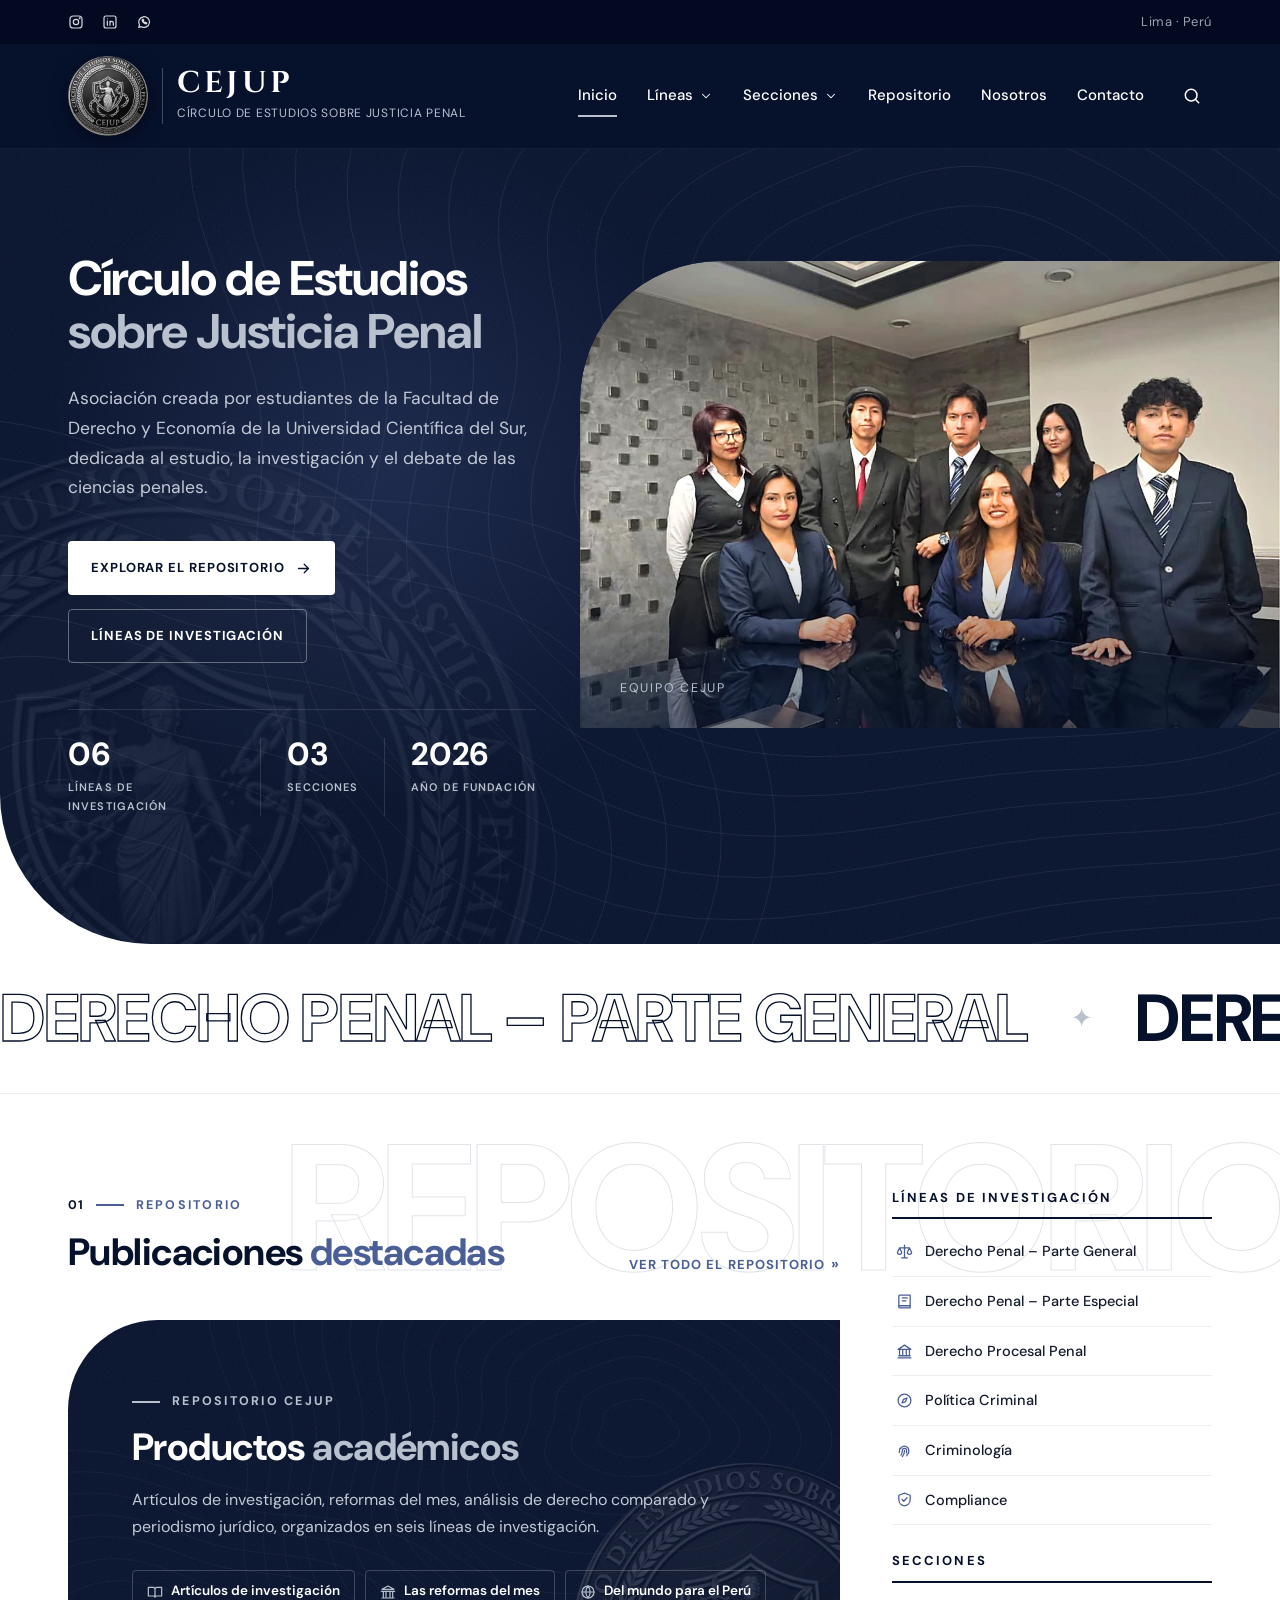
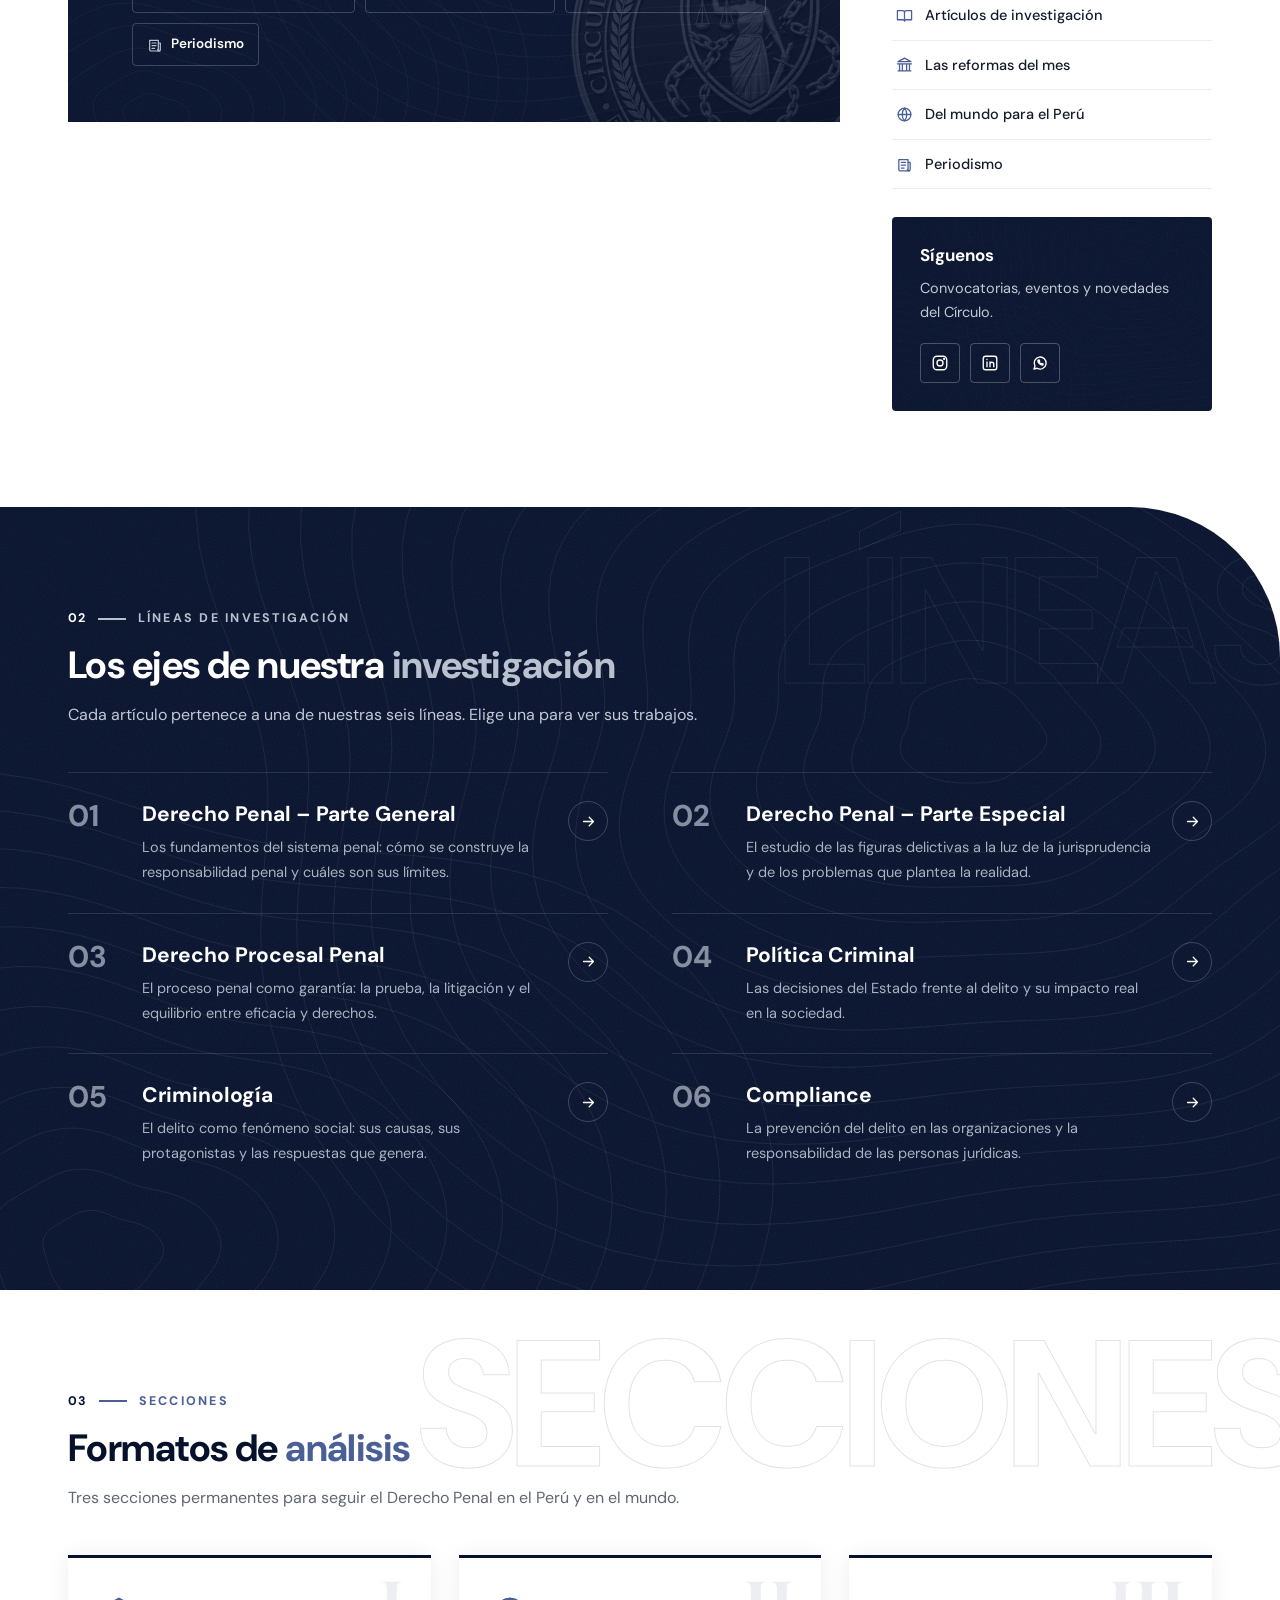
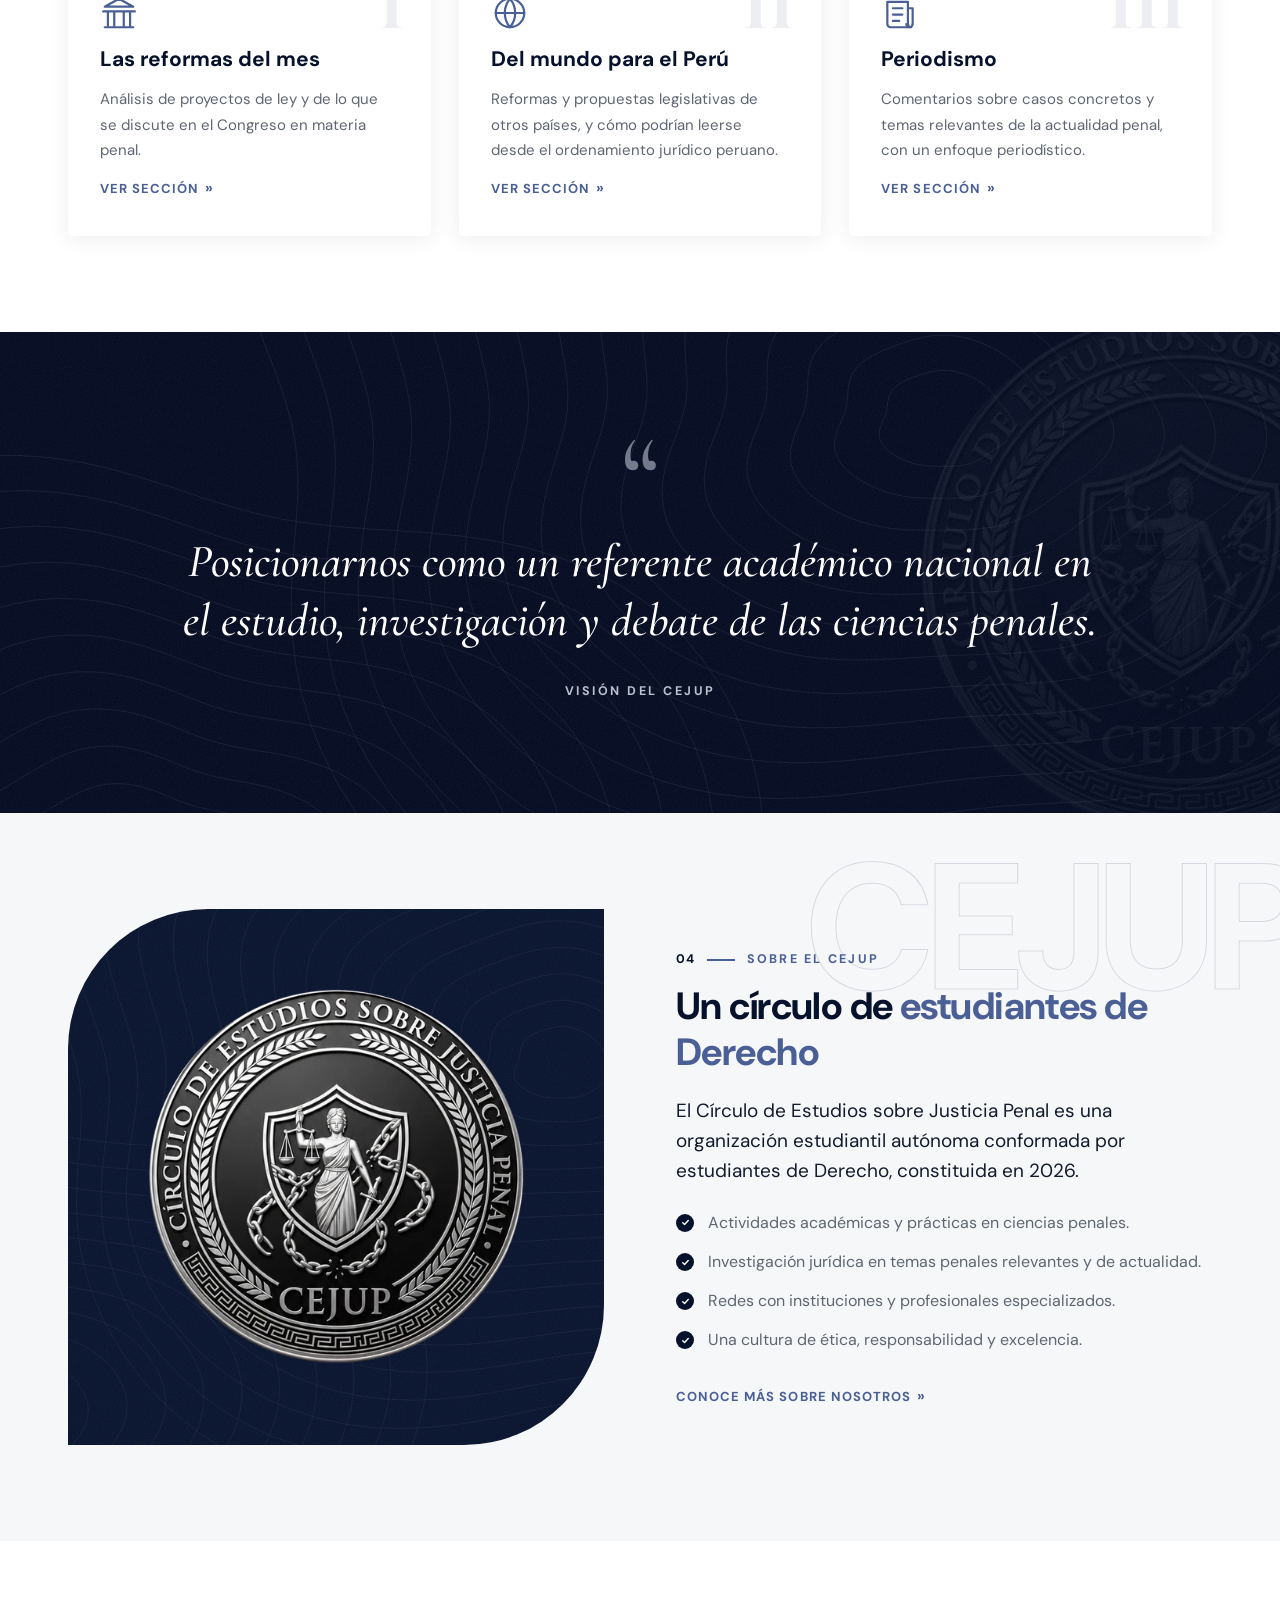
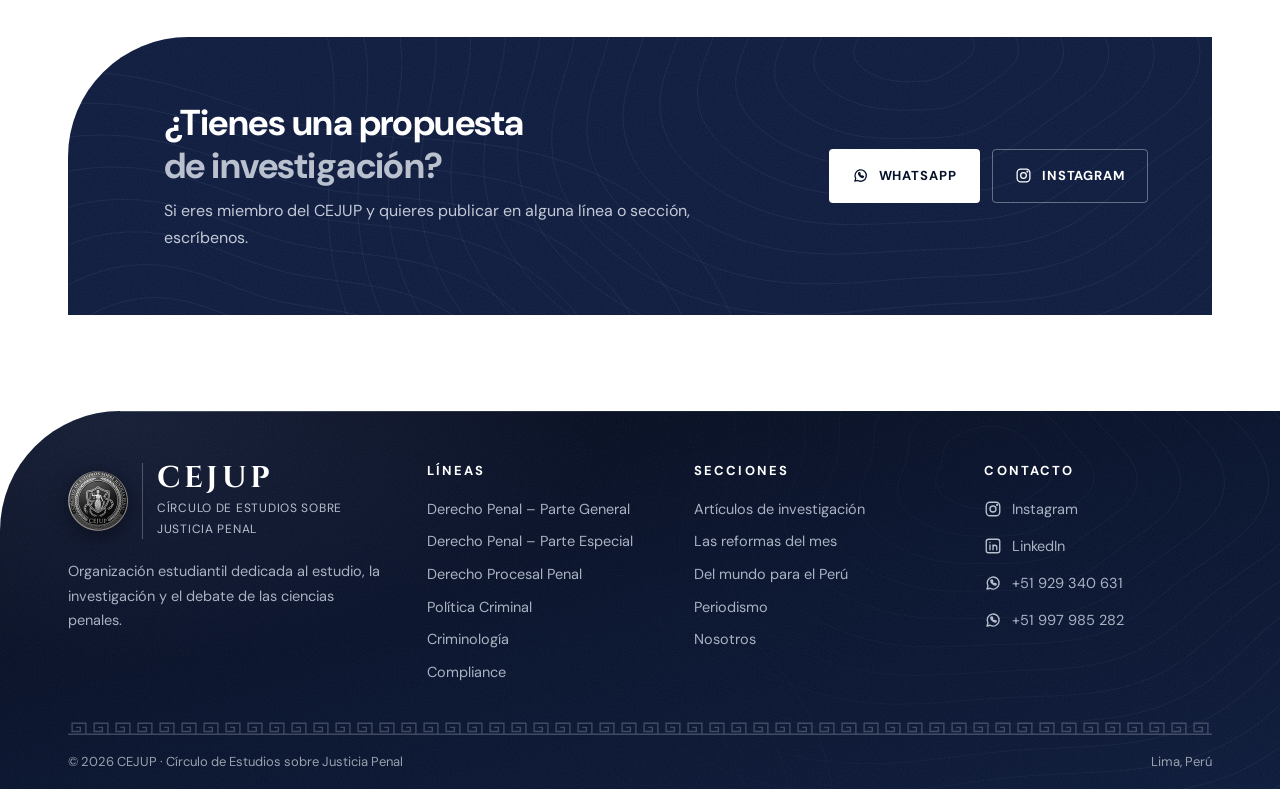
==== commit 5a62bb3b: "Nuevos números de contacto Se reemplaza el 969 100 823 por +51 929 340 631 y +51 997 985 282. El pri" ====
--- a/index.html
+++ b/index.html
@@ -13,7 +13,7 @@
   <link rel="preconnect" href="https://fonts.googleapis.com">
   <link rel="preconnect" href="https://fonts.gstatic.com" crossorigin>
   <link href="https://fonts.googleapis.com/css2?family=Cinzel:wght@600;700&family=Cormorant+Garamond:ital,wght@1,500&family=DM+Sans:opsz,wght@9..40,400;9..40,500;9..40,600;9..40,700&display=swap" rel="stylesheet">
-  <link rel="stylesheet" href="assets/css/styles.css?v=202610170156">
+  <link rel="stylesheet" href="assets/css/styles.css?v=202610170159">
 </head>
 <body data-page="inicio">
   <header id="site-header"></header>
@@ -74,7 +74,7 @@
             <div class="social-row">
               <a href="https://www.instagram.com/cejupucsur/" target="_blank" rel="noopener" aria-label="Instagram"><svg class="i" aria-hidden="true"><use href="#i-instagram"/></svg></a>
               <a href="https://www.linkedin.com/company/cejupucsur/" target="_blank" rel="noopener" aria-label="LinkedIn"><svg class="i" aria-hidden="true"><use href="#i-linkedin"/></svg></a>
-              <a href="https://wa.me/51969100823" target="_blank" rel="noopener" aria-label="WhatsApp"><svg class="i" aria-hidden="true"><use href="#i-whatsapp"/></svg></a>
+              <a href="https://wa.me/51929340631" target="_blank" rel="noopener" aria-label="WhatsApp"><svg class="i" aria-hidden="true"><use href="#i-whatsapp"/></svg></a>
             </div>
           </div>
         </aside>
@@ -143,7 +143,7 @@
             <p>Si eres miembro del CEJUP y quieres publicar en alguna línea o sección, escríbenos.</p>
           </div>
           <div class="actions">
-            <a class="btn btn-light" href="https://wa.me/51969100823" target="_blank" rel="noopener"><svg class="i" aria-hidden="true"><use href="#i-whatsapp"/></svg>WhatsApp</a>
+            <a class="btn btn-light" href="https://wa.me/51929340631" target="_blank" rel="noopener"><svg class="i" aria-hidden="true"><use href="#i-whatsapp"/></svg>WhatsApp</a>
             <a class="btn btn-ghost" href="https://www.instagram.com/cejupucsur/" target="_blank" rel="noopener"><svg class="i" aria-hidden="true"><use href="#i-instagram"/></svg>Instagram</a>
           </div>
         </div>
@@ -153,8 +153,8 @@
 
   <footer id="contacto"></footer>
 
-  <script src="data/estructura.js?v=202610170156"></script>
-  <script src="data/publicaciones.js?v=202610170156"></script>
-  <script src="assets/js/main.js?v=202610170156"></script>
+  <script src="data/estructura.js?v=202610170159"></script>
+  <script src="data/publicaciones.js?v=202610170159"></script>
+  <script src="assets/js/main.js?v=202610170159"></script>
 </body>
 </html>
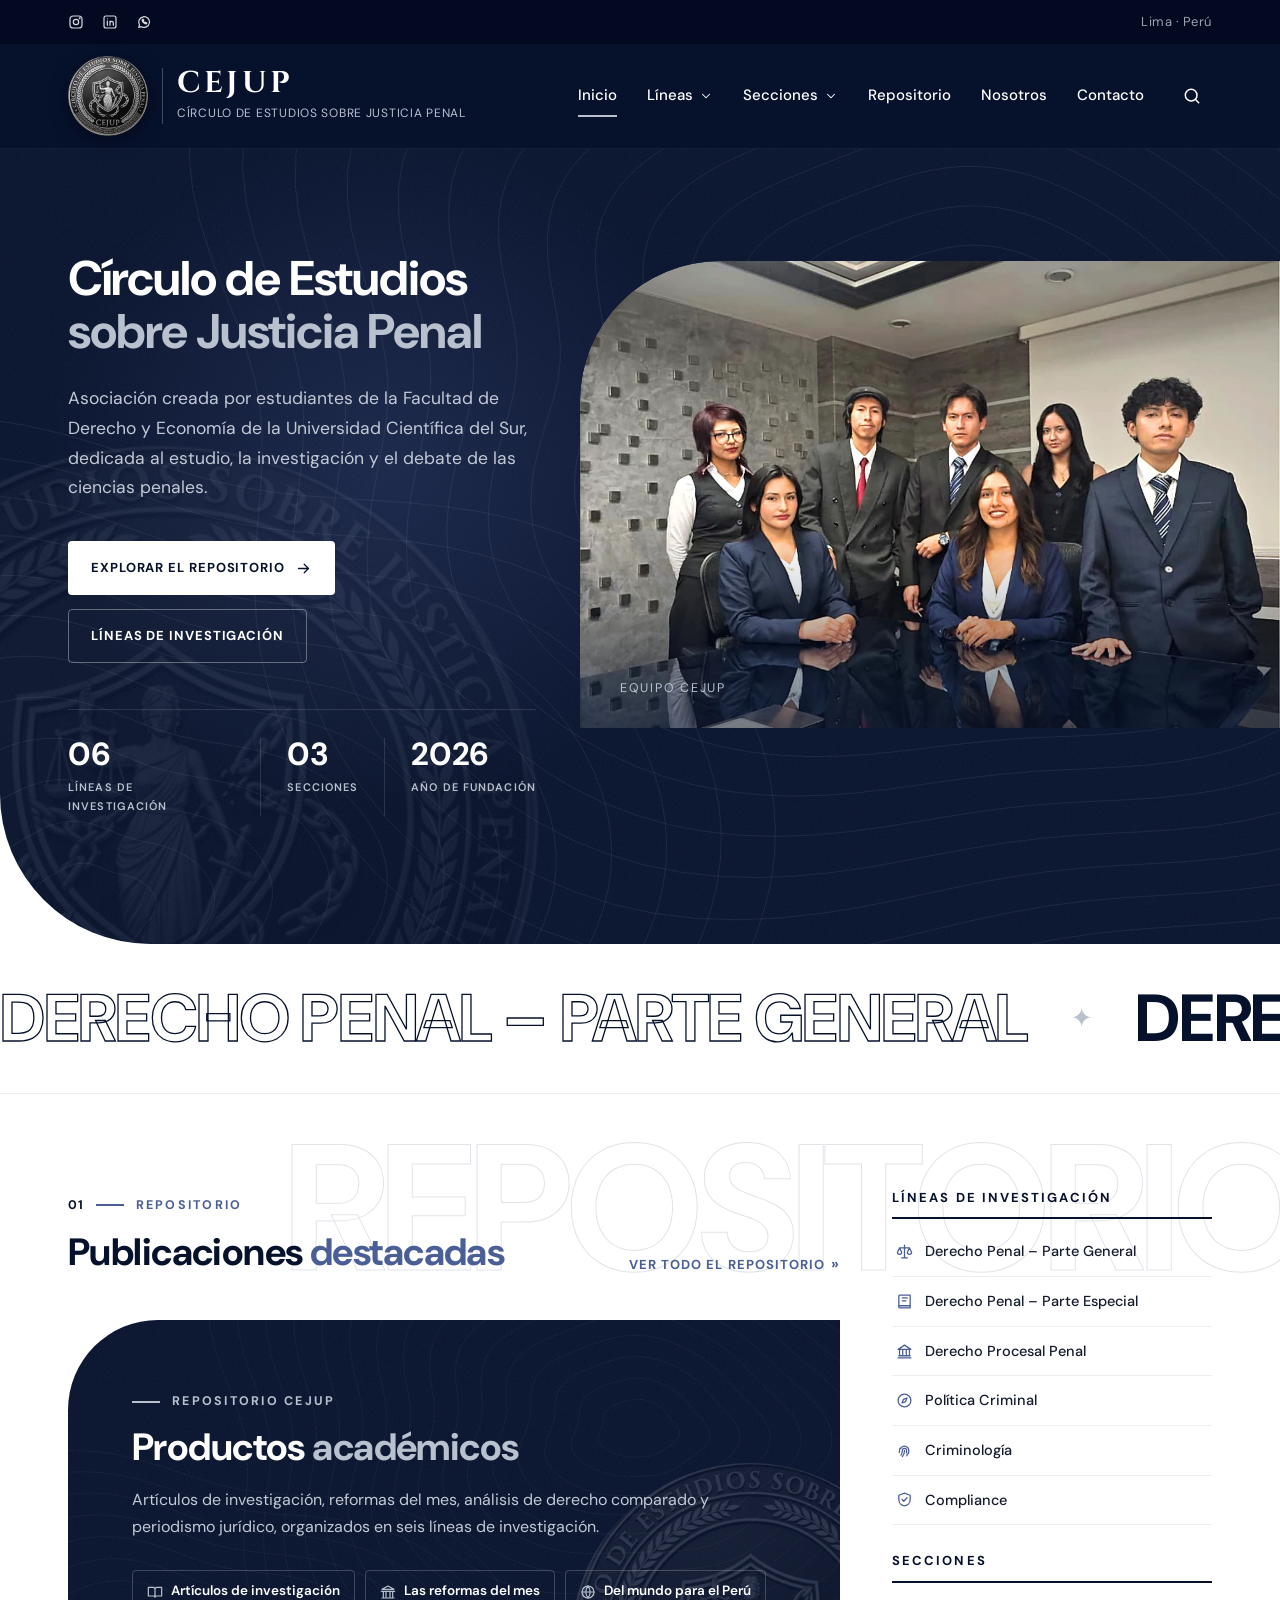
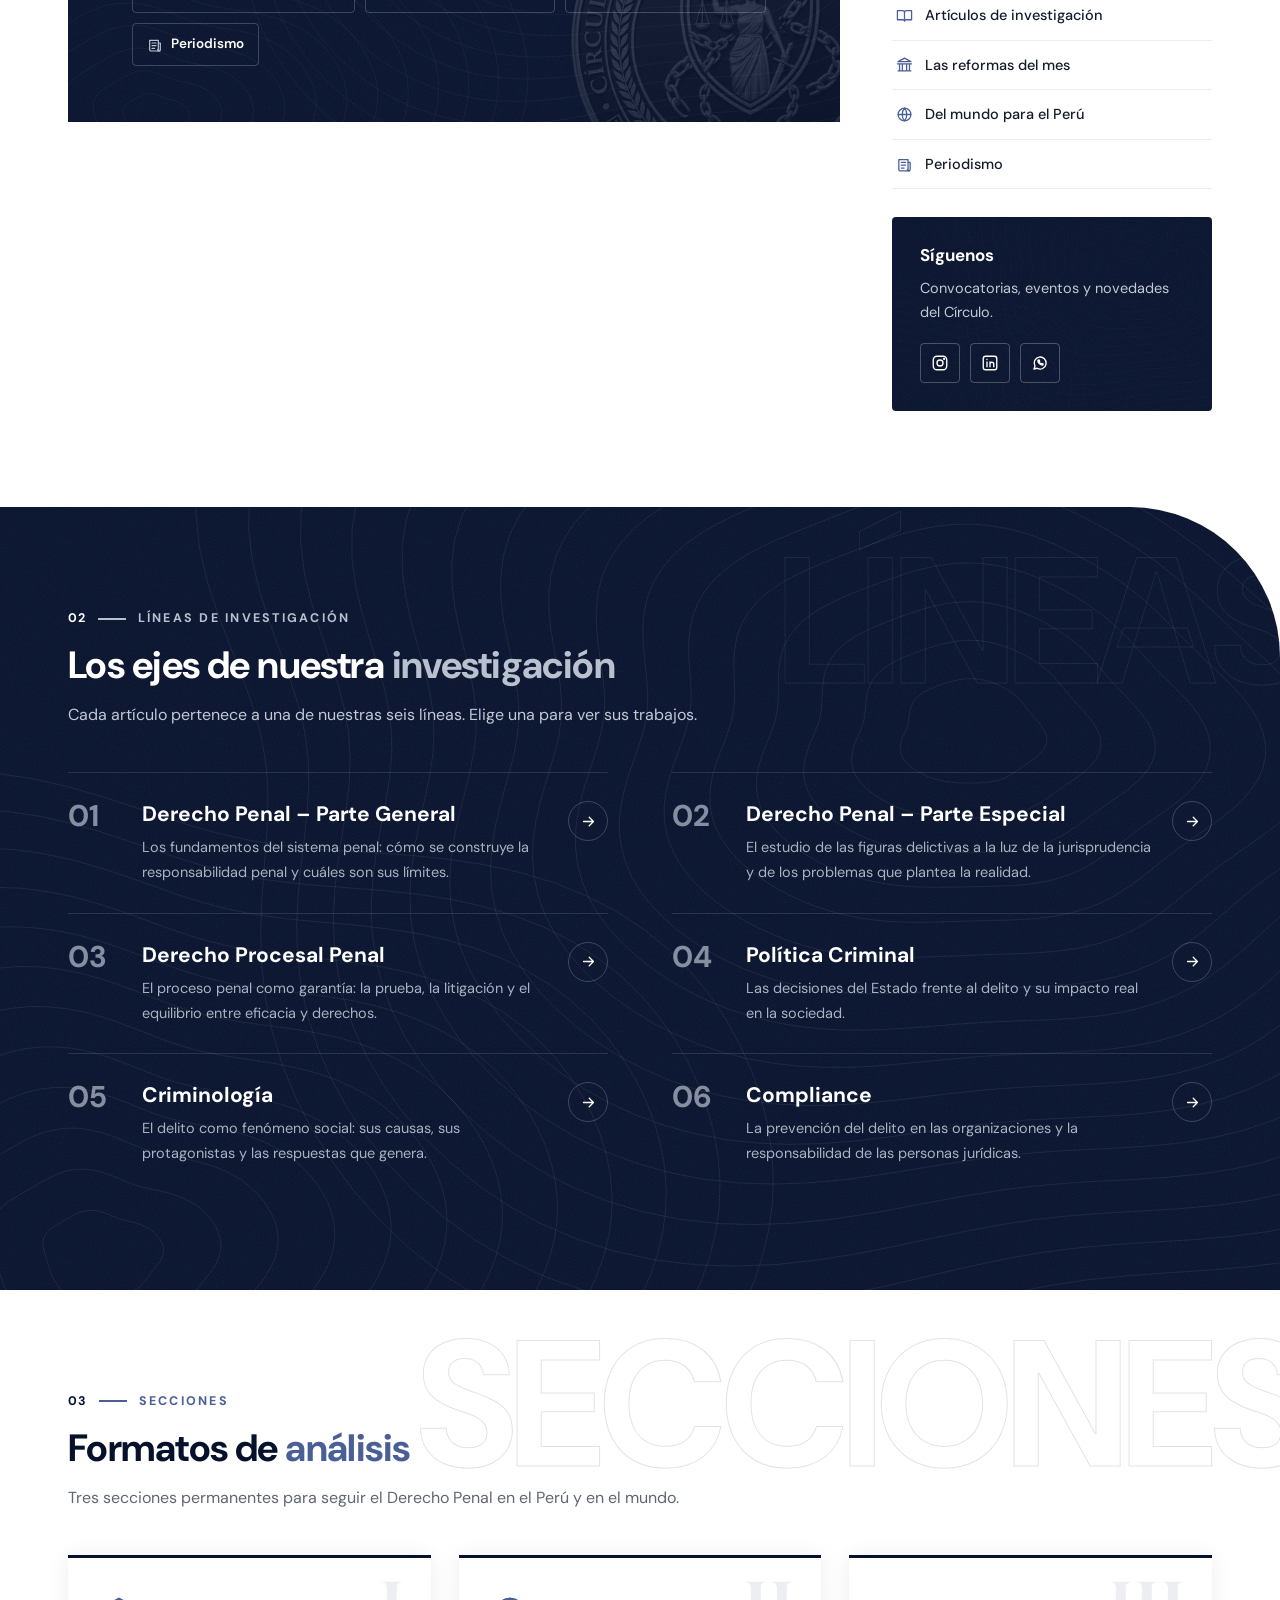
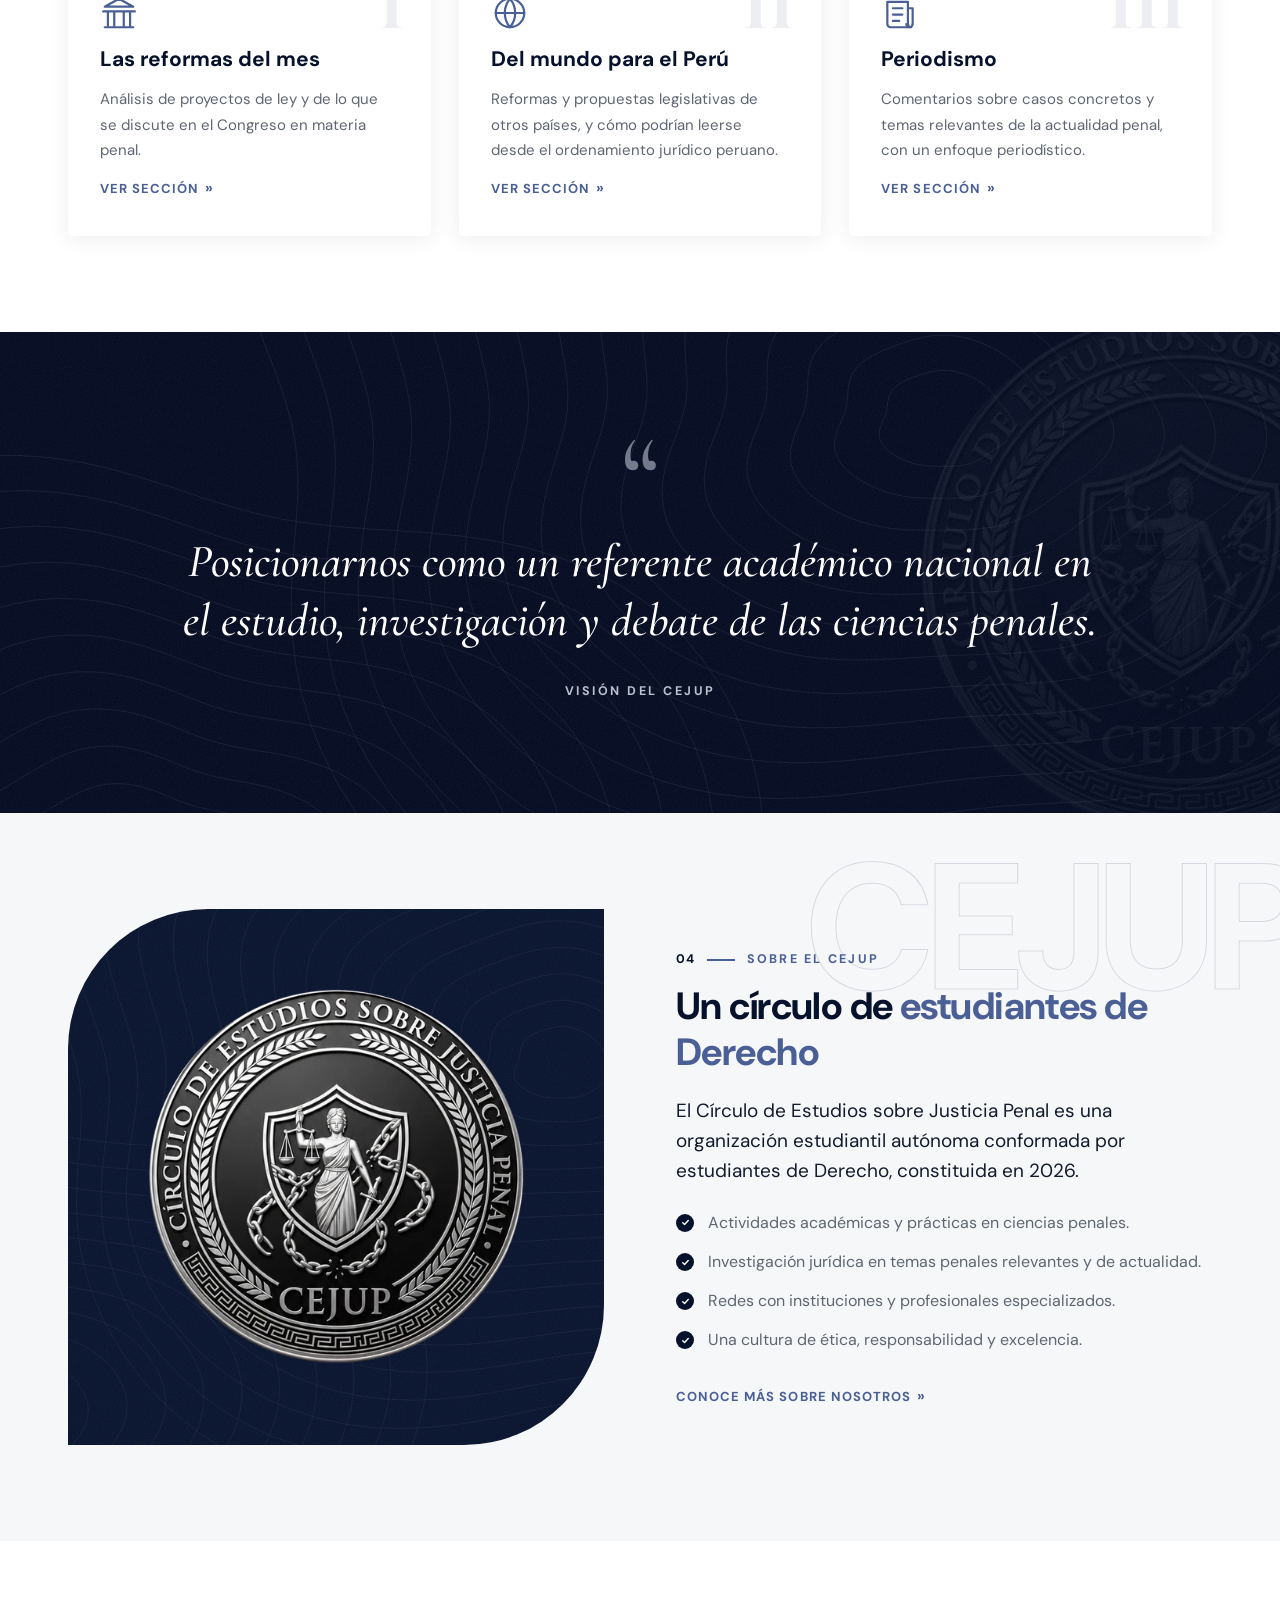
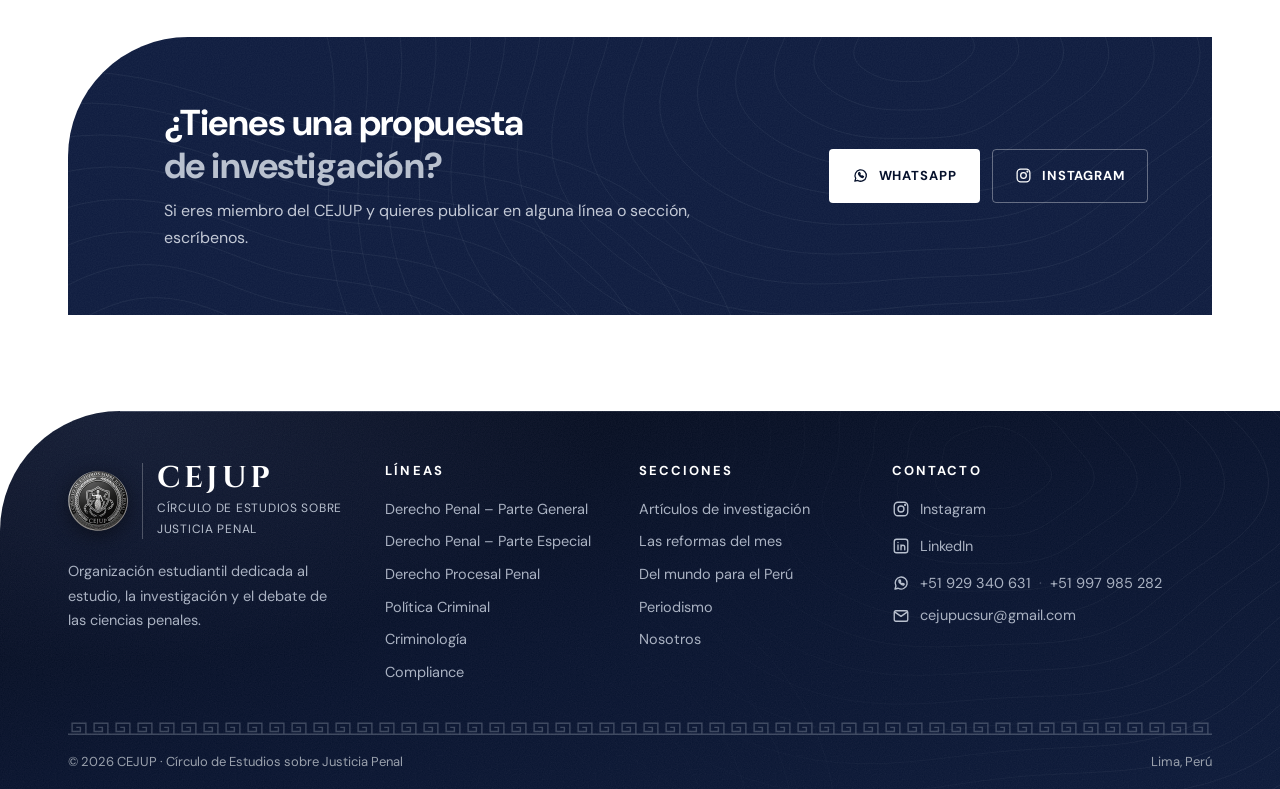
==== commit 7afb4f05: "Números en una línea y correo de contacto - Los dos WhatsApp aparecen juntos en una sola línea - Se " ====
--- a/index.html
+++ b/index.html
@@ -13,7 +13,7 @@
   <link rel="preconnect" href="https://fonts.googleapis.com">
   <link rel="preconnect" href="https://fonts.gstatic.com" crossorigin>
   <link href="https://fonts.googleapis.com/css2?family=Cinzel:wght@600;700&family=Cormorant+Garamond:ital,wght@1,500&family=DM+Sans:opsz,wght@9..40,400;9..40,500;9..40,600;9..40,700&display=swap" rel="stylesheet">
-  <link rel="stylesheet" href="assets/css/styles.css?v=202610170159">
+  <link rel="stylesheet" href="assets/css/styles.css?v=202610170201">
 </head>
 <body data-page="inicio">
   <header id="site-header"></header>
@@ -153,8 +153,8 @@
 
   <footer id="contacto"></footer>
 
-  <script src="data/estructura.js?v=202610170159"></script>
-  <script src="data/publicaciones.js?v=202610170159"></script>
-  <script src="assets/js/main.js?v=202610170159"></script>
+  <script src="data/estructura.js?v=202610170201"></script>
+  <script src="data/publicaciones.js?v=202610170201"></script>
+  <script src="assets/js/main.js?v=202610170201"></script>
 </body>
 </html>
--- a/assets/css/styles.css
+++ b/assets/css/styles.css
@@ -415,7 +415,7 @@
 .site-footer .greca { height: 14px; background: url("data:image/svg+xml,%3Csvg xmlns='http://www.w3.org/2000/svg' width='16' height='10' viewBox='0 0 16 10'%3E%3Cpath d='M0 9.5H16M13 9.5V1.5H3V7.5H9V4.5H6' fill='none' stroke='%23b9c1cf' stroke-opacity='.32' stroke-width='1'/%3E%3C/svg%3E") left center / 22px 14px repeat-x; opacity: .9; }
 .site-footer > * { position: relative; }
 main:has(> .values:last-child) { padding-bottom: 72px; }
-.site-footer .foot-top { display: grid; grid-template-columns: 1.4fr 1fr 1.1fr 1fr; gap: 40px; padding-top: 52px; padding-bottom: 36px; }
+.site-footer .foot-top { display: grid; grid-template-columns: 1.3fr 1fr 1fr 1.5fr; gap: 40px; padding-top: 52px; padding-bottom: 36px; }
 .site-footer .brand img { width: 60px; height: 60px; }
 .site-footer .about { margin-top: 20px; max-width: 36ch; }
 .site-footer h4 { color: var(--white); font-size: 13px; letter-spacing: .16em; text-transform: uppercase; margin-bottom: 18px; }
@@ -424,6 +424,10 @@
 .site-footer a:hover { color: var(--white); }
 .site-footer .contact a { display: inline-flex; align-items: center; gap: 10px; }
 .site-footer .contact .i { width: 18px; height: 18px; color: var(--silver); }
+.site-footer .contact .tels { display: flex; align-items: center; gap: 10px; }
+.site-footer .contact .tels span { display: flex; flex-wrap: wrap; align-items: center; gap: 2px 8px; }
+.site-footer .contact .tels a { white-space: nowrap; }
+.site-footer .contact .tels i { font-style: normal; opacity: .4; }
 .site-footer .foot-bottom { border-top: 0; }
 .site-footer .foot-bottom .wrap { display: flex; flex-wrap: wrap; justify-content: space-between; gap: 8px; padding-top: 16px; padding-bottom: 16px; font-size: 13px; color: var(--plomo-400); }
 
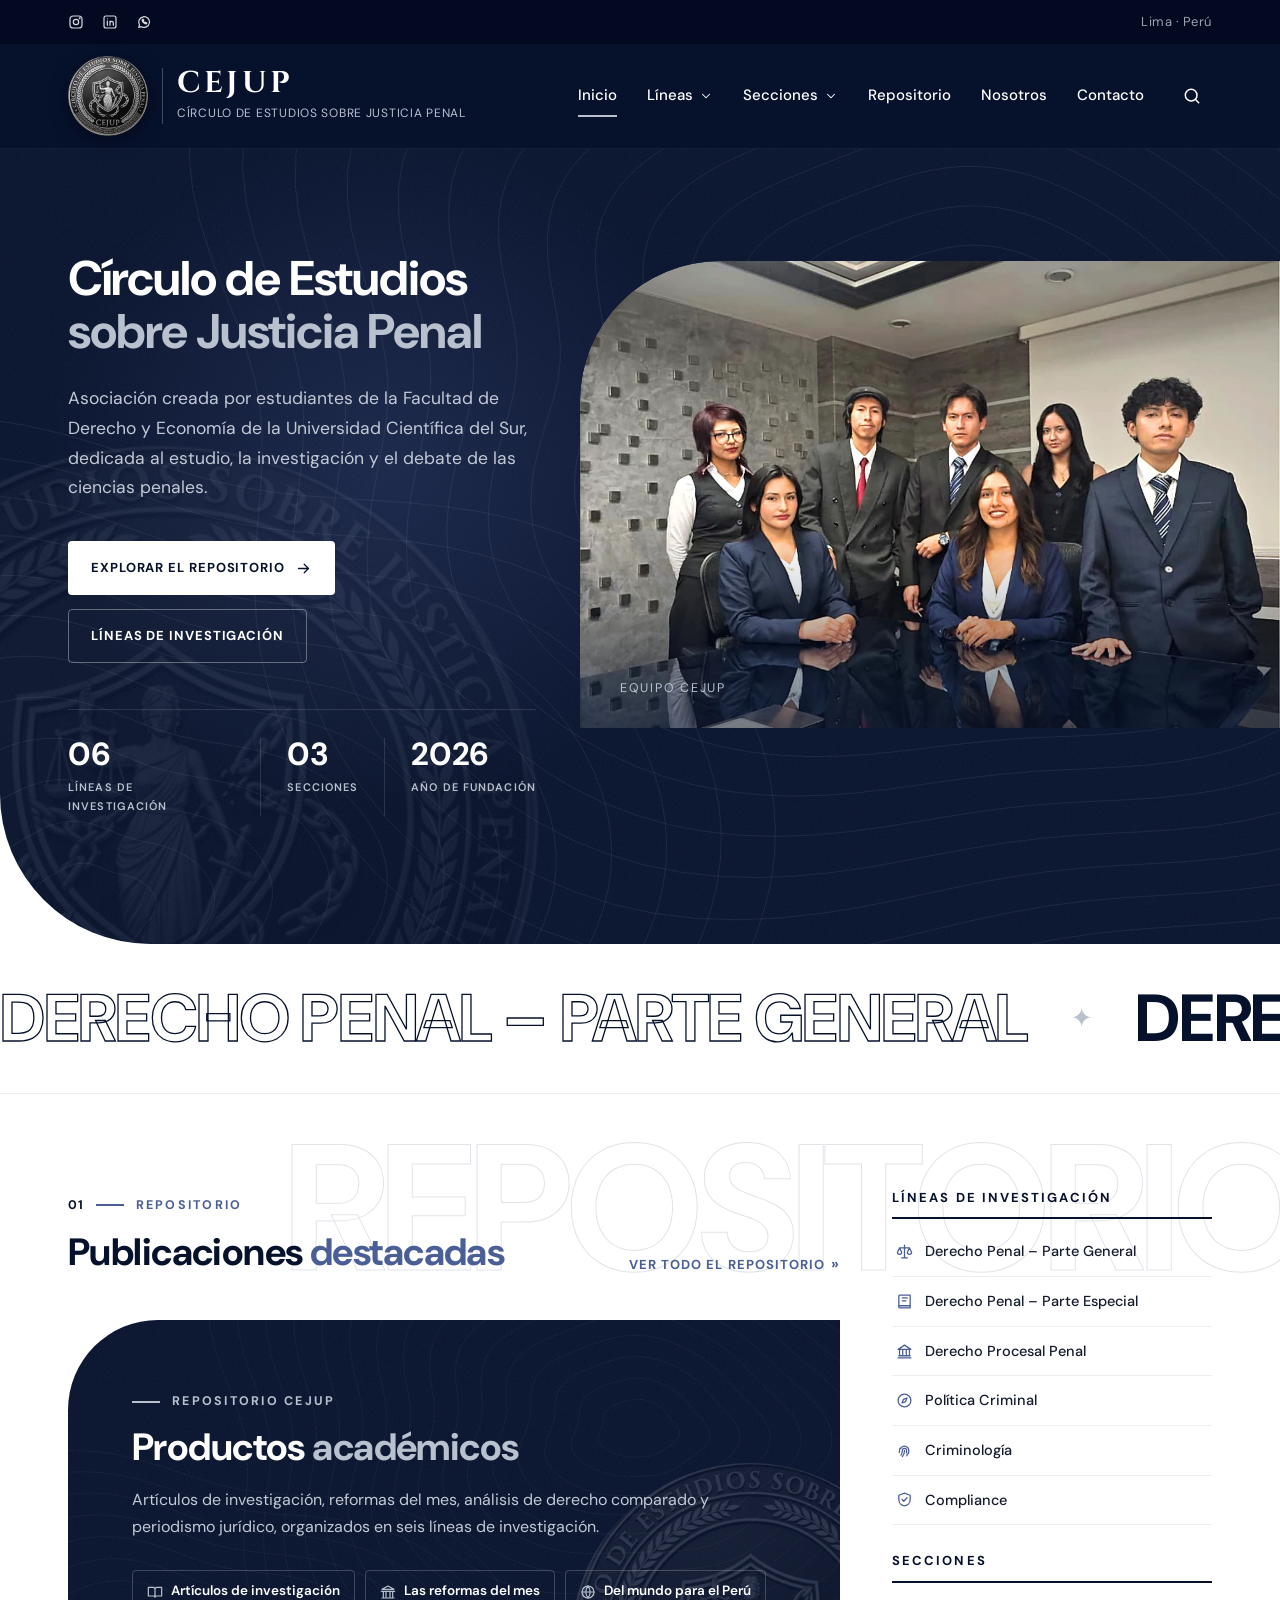
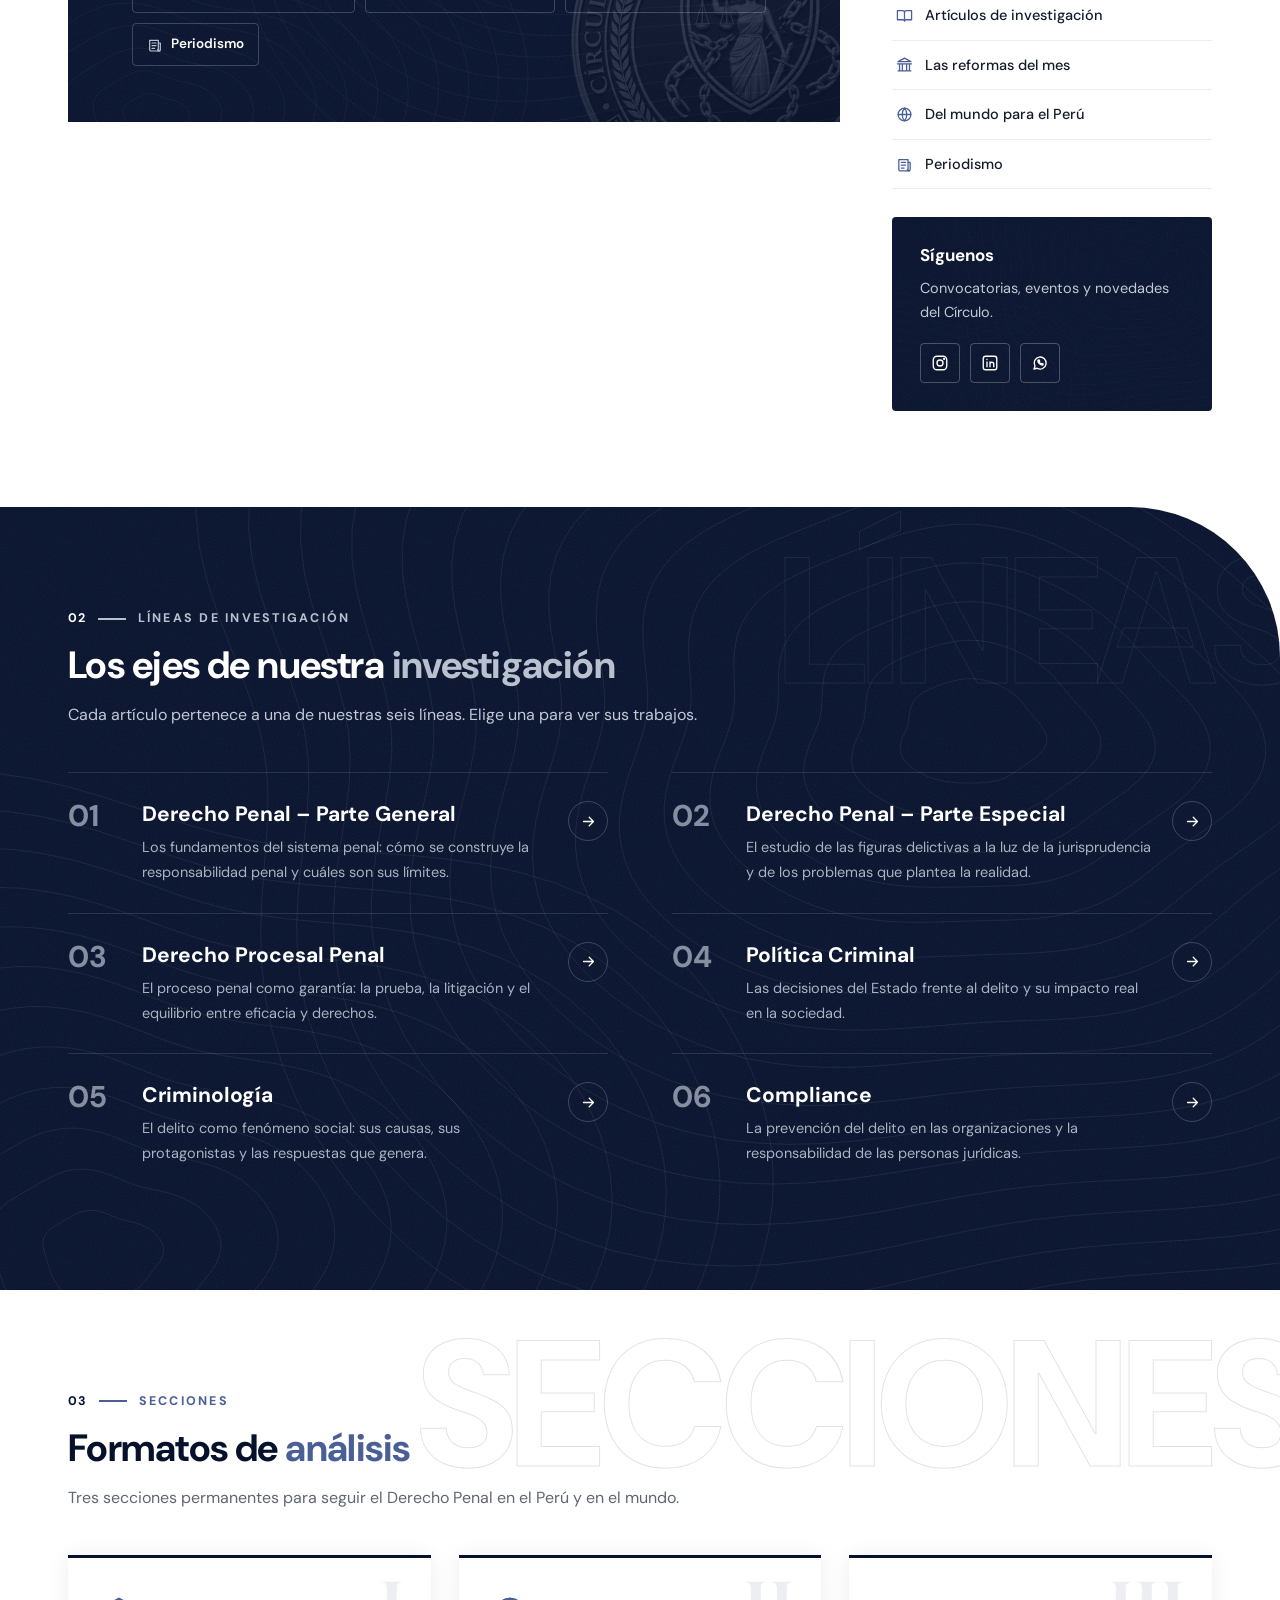
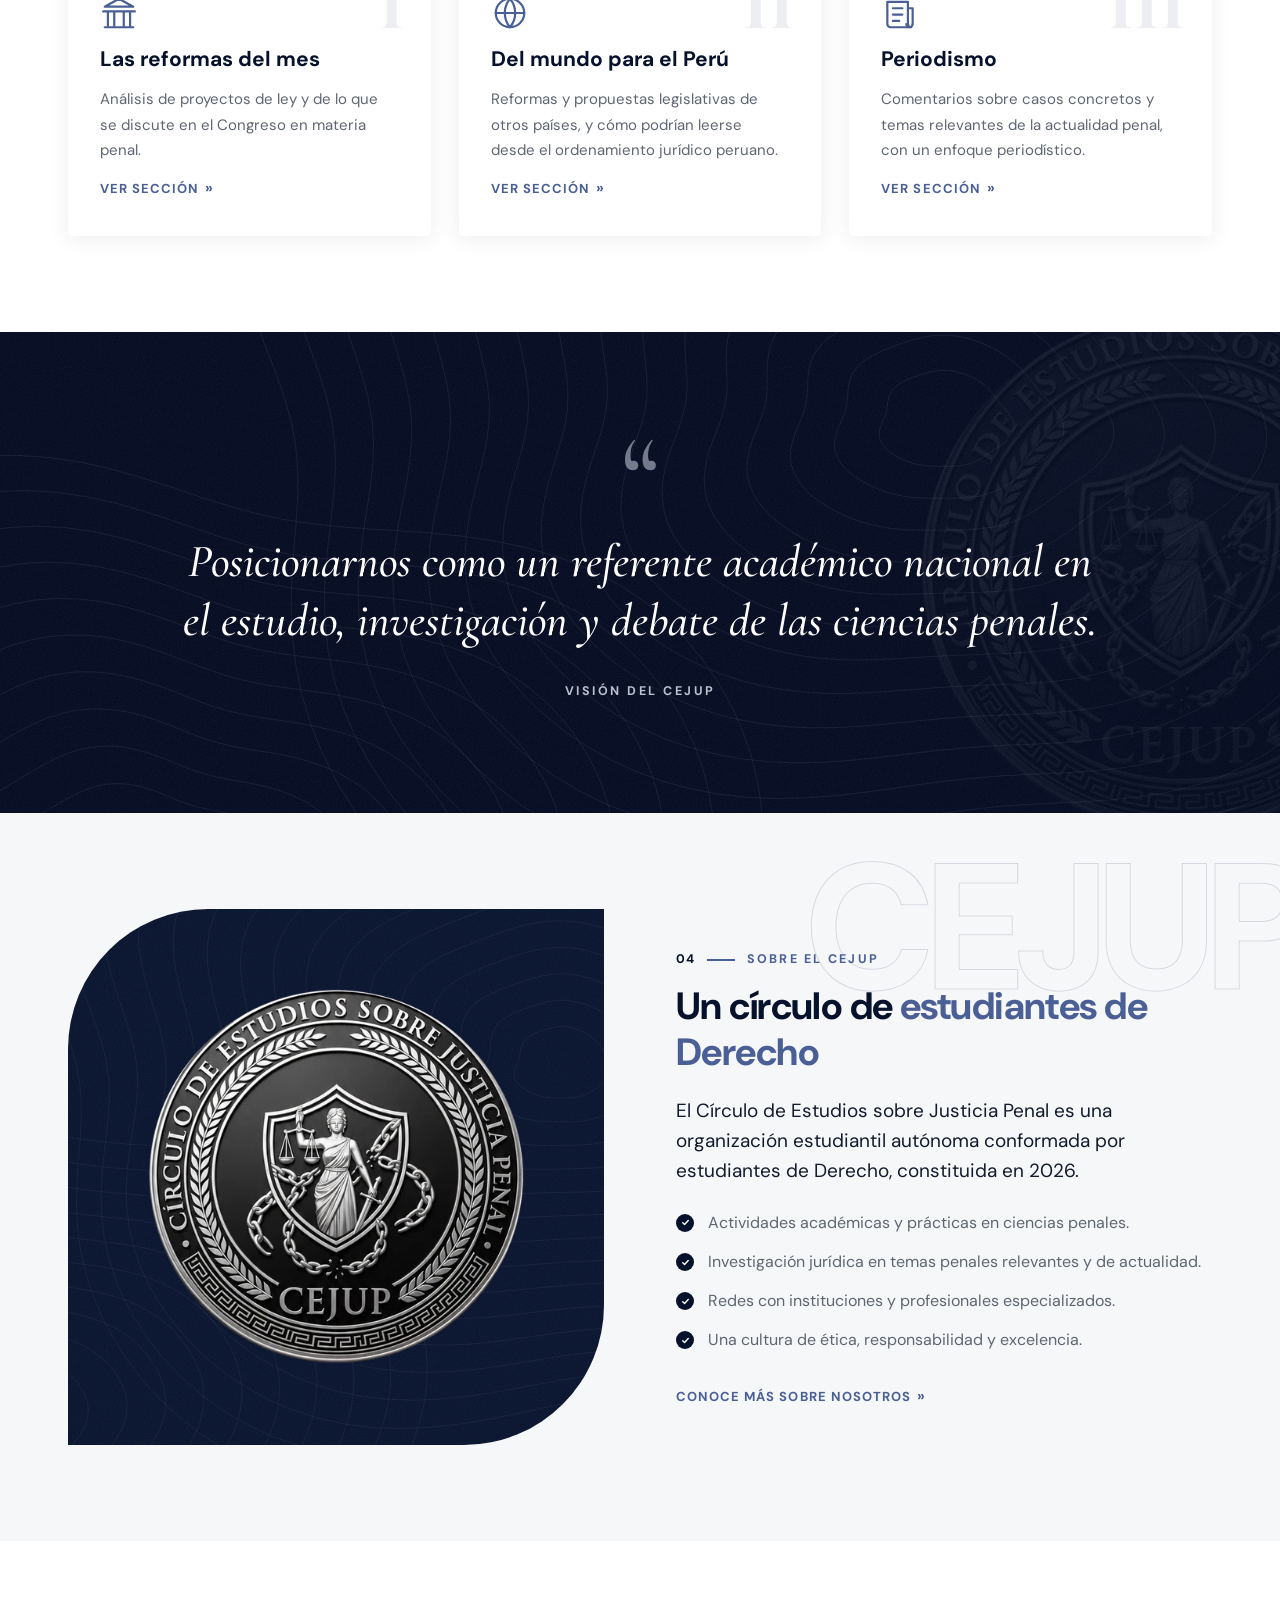
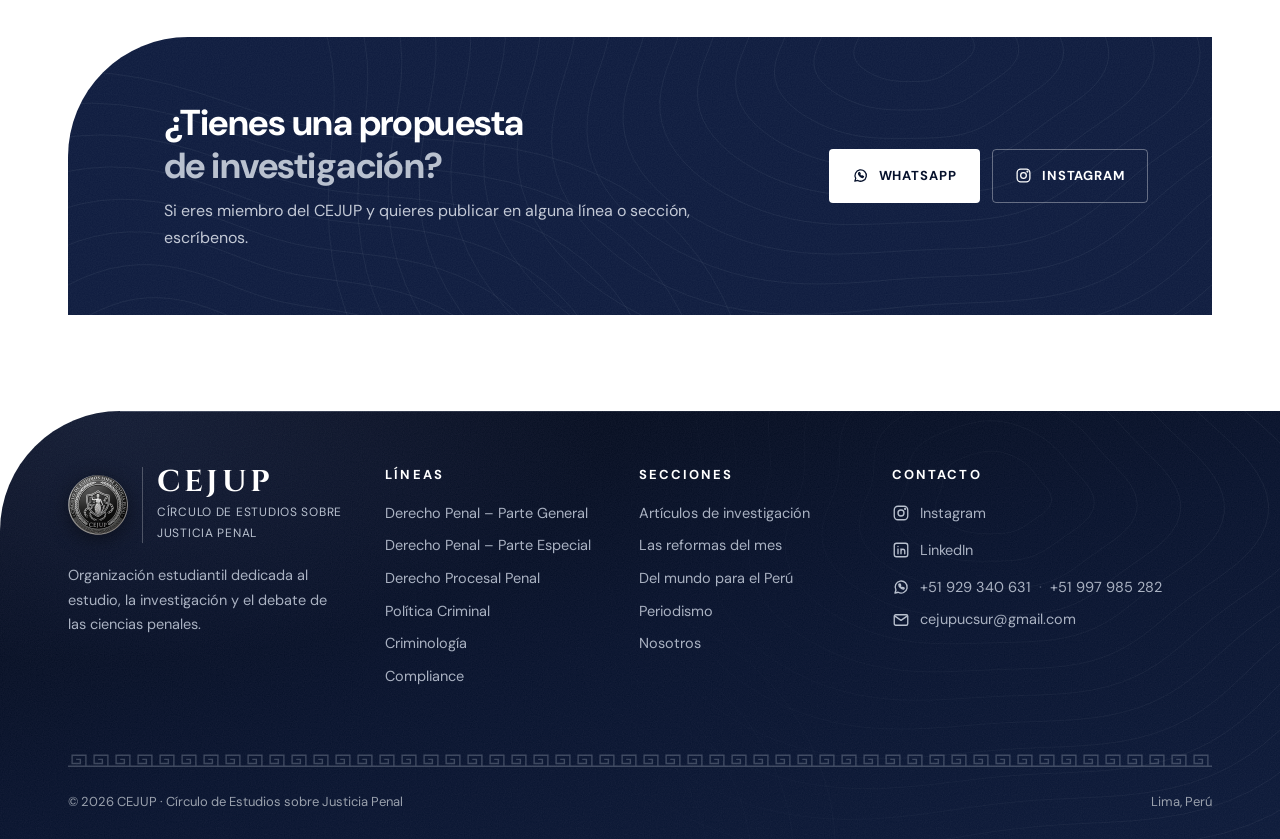
==== commit 2aacd45a: "Más separación en el pie alrededor de la greca Co-Authored-By: Claude Opus 5.5 <noreply@anthropic.co" ====
--- a/index.html
+++ b/index.html
@@ -13,7 +13,7 @@
   <link rel="preconnect" href="https://fonts.googleapis.com">
   <link rel="preconnect" href="https://fonts.gstatic.com" crossorigin>
   <link href="https://fonts.googleapis.com/css2?family=Cinzel:wght@600;700&family=Cormorant+Garamond:ital,wght@1,500&family=DM+Sans:opsz,wght@9..40,400;9..40,500;9..40,600;9..40,700&display=swap" rel="stylesheet">
-  <link rel="stylesheet" href="assets/css/styles.css?v=202610170201">
+  <link rel="stylesheet" href="assets/css/styles.css?v=202610170215">
 </head>
 <body data-page="inicio">
   <header id="site-header"></header>
@@ -153,8 +153,8 @@
 
   <footer id="contacto"></footer>
 
-  <script src="data/estructura.js?v=202610170201"></script>
-  <script src="data/publicaciones.js?v=202610170201"></script>
-  <script src="assets/js/main.js?v=202610170201"></script>
+  <script src="data/estructura.js?v=202610170215"></script>
+  <script src="data/publicaciones.js?v=202610170215"></script>
+  <script src="assets/js/main.js?v=202610170215"></script>
 </body>
 </html>
--- a/assets/css/styles.css
+++ b/assets/css/styles.css
@@ -415,7 +415,7 @@
 .site-footer .greca { height: 14px; background: url("data:image/svg+xml,%3Csvg xmlns='http://www.w3.org/2000/svg' width='16' height='10' viewBox='0 0 16 10'%3E%3Cpath d='M0 9.5H16M13 9.5V1.5H3V7.5H9V4.5H6' fill='none' stroke='%23b9c1cf' stroke-opacity='.32' stroke-width='1'/%3E%3C/svg%3E") left center / 22px 14px repeat-x; opacity: .9; }
 .site-footer > * { position: relative; }
 main:has(> .values:last-child) { padding-bottom: 72px; }
-.site-footer .foot-top { display: grid; grid-template-columns: 1.3fr 1fr 1fr 1.5fr; gap: 40px; padding-top: 52px; padding-bottom: 36px; }
+.site-footer .foot-top { display: grid; grid-template-columns: 1.3fr 1fr 1fr 1.5fr; gap: 40px; padding-top: 56px; padding-bottom: 64px; }
 .site-footer .brand img { width: 60px; height: 60px; }
 .site-footer .about { margin-top: 20px; max-width: 36ch; }
 .site-footer h4 { color: var(--white); font-size: 13px; letter-spacing: .16em; text-transform: uppercase; margin-bottom: 18px; }
@@ -429,7 +429,7 @@
 .site-footer .contact .tels a { white-space: nowrap; }
 .site-footer .contact .tels i { font-style: normal; opacity: .4; }
 .site-footer .foot-bottom { border-top: 0; }
-.site-footer .foot-bottom .wrap { display: flex; flex-wrap: wrap; justify-content: space-between; gap: 8px; padding-top: 16px; padding-bottom: 16px; font-size: 13px; color: var(--plomo-400); }
+.site-footer .foot-bottom .wrap { display: flex; flex-wrap: wrap; justify-content: space-between; gap: 8px; padding-top: 24px; padding-bottom: 26px; font-size: 13px; color: var(--plomo-400); }
 
 /* ---------- Portada: sello, cifras y marca de agua ---------- */
 .hero::before {
@@ -693,7 +693,7 @@
   .tab { padding: 12px 12px; font-size: 14px; }
   .pdf-frame { display: none; }
   .pdf-mobile { display: block; }
-  .site-footer .foot-top { grid-template-columns: 1fr; gap: 26px; padding-top: 48px; padding-bottom: 24px; }
+  .site-footer .foot-top { grid-template-columns: 1fr; gap: 26px; padding-top: 48px; padding-bottom: 44px; }
   .site-footer::after { left: 60px; }
   .site-footer { border-top-left-radius: 60px; }
 }
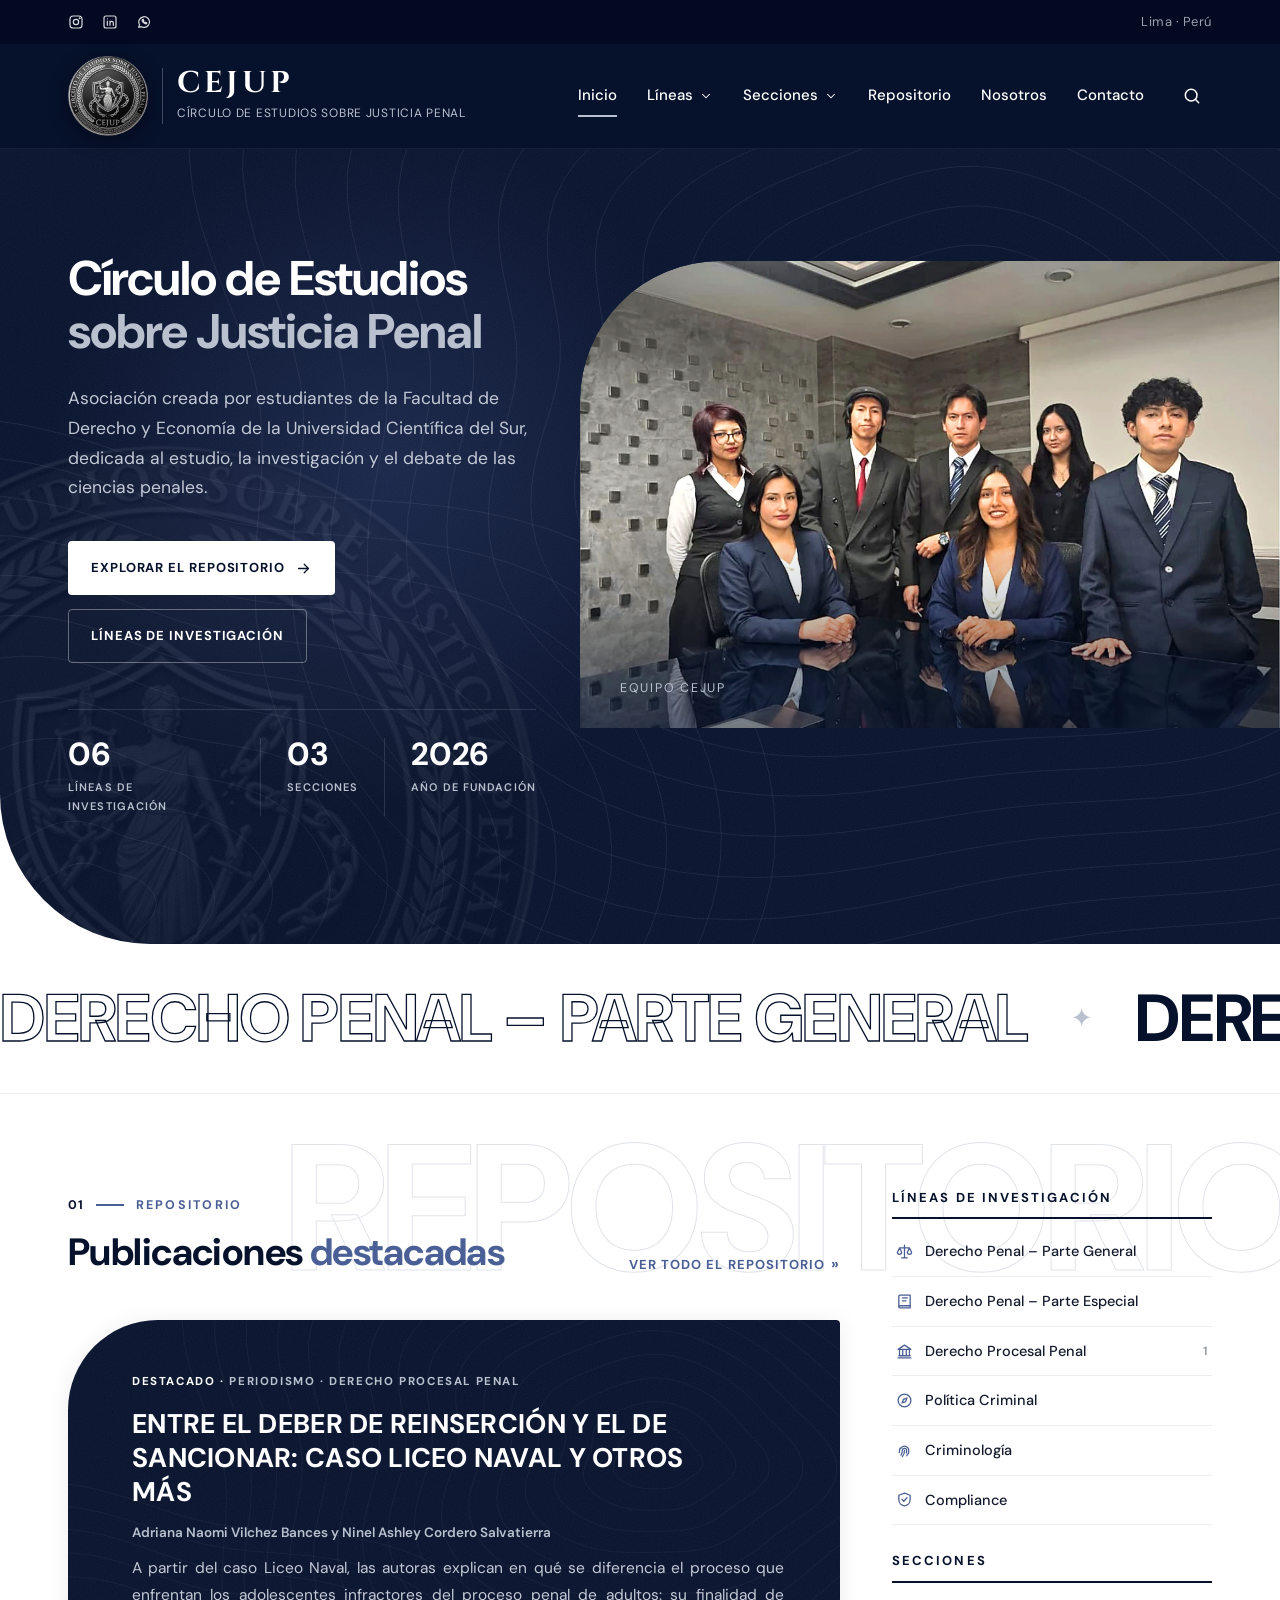
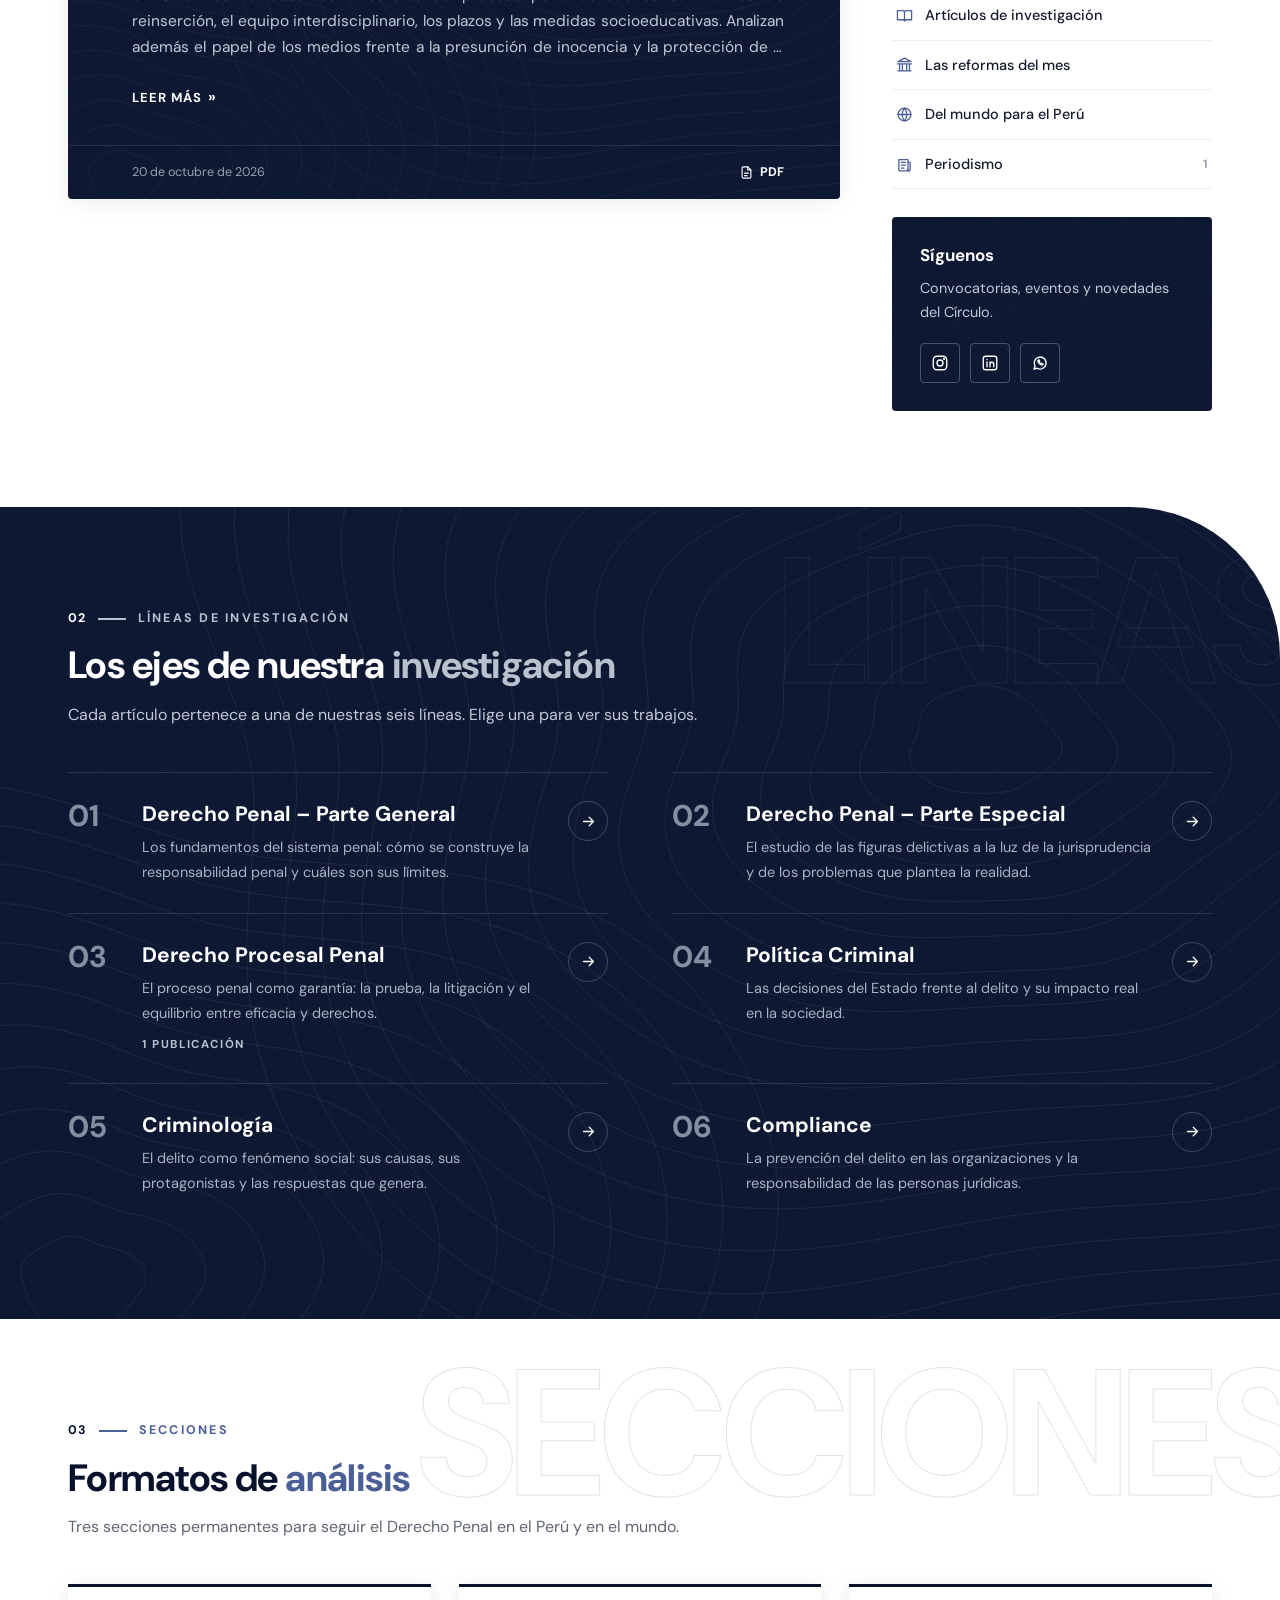
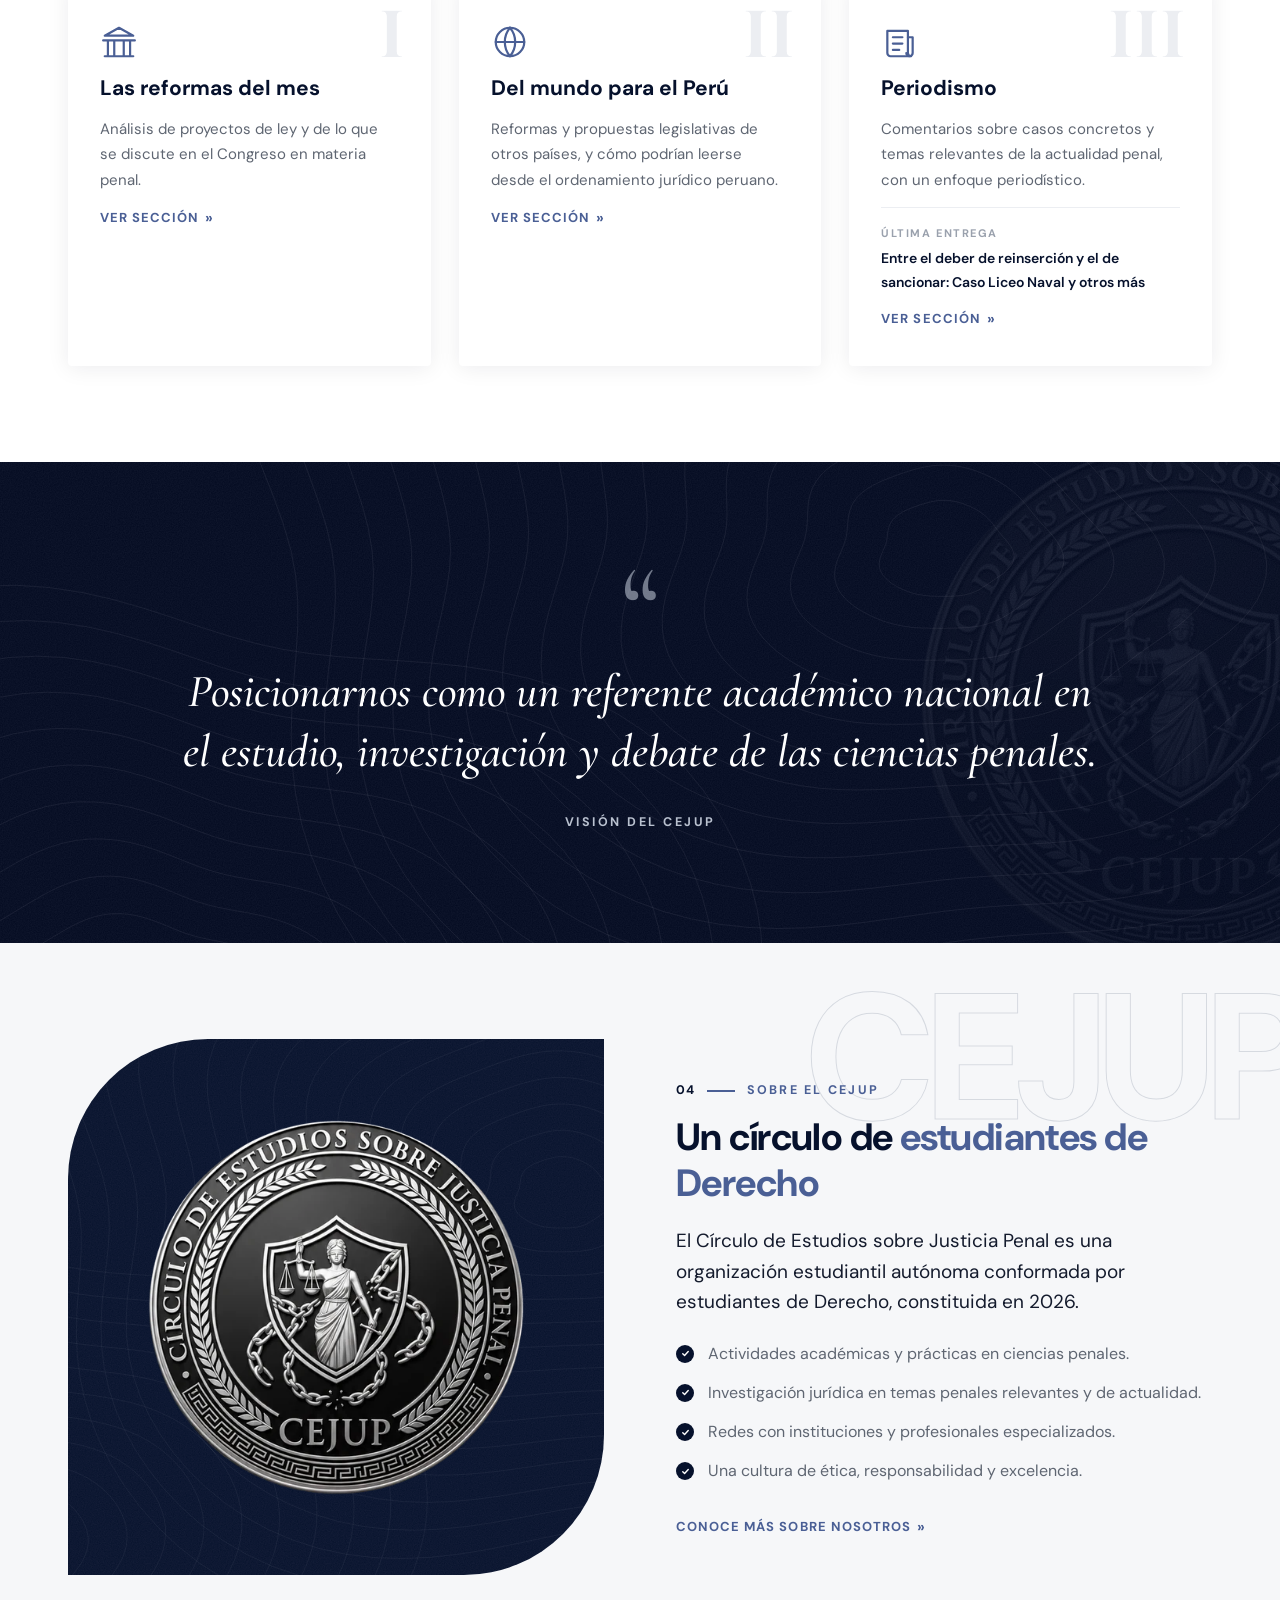
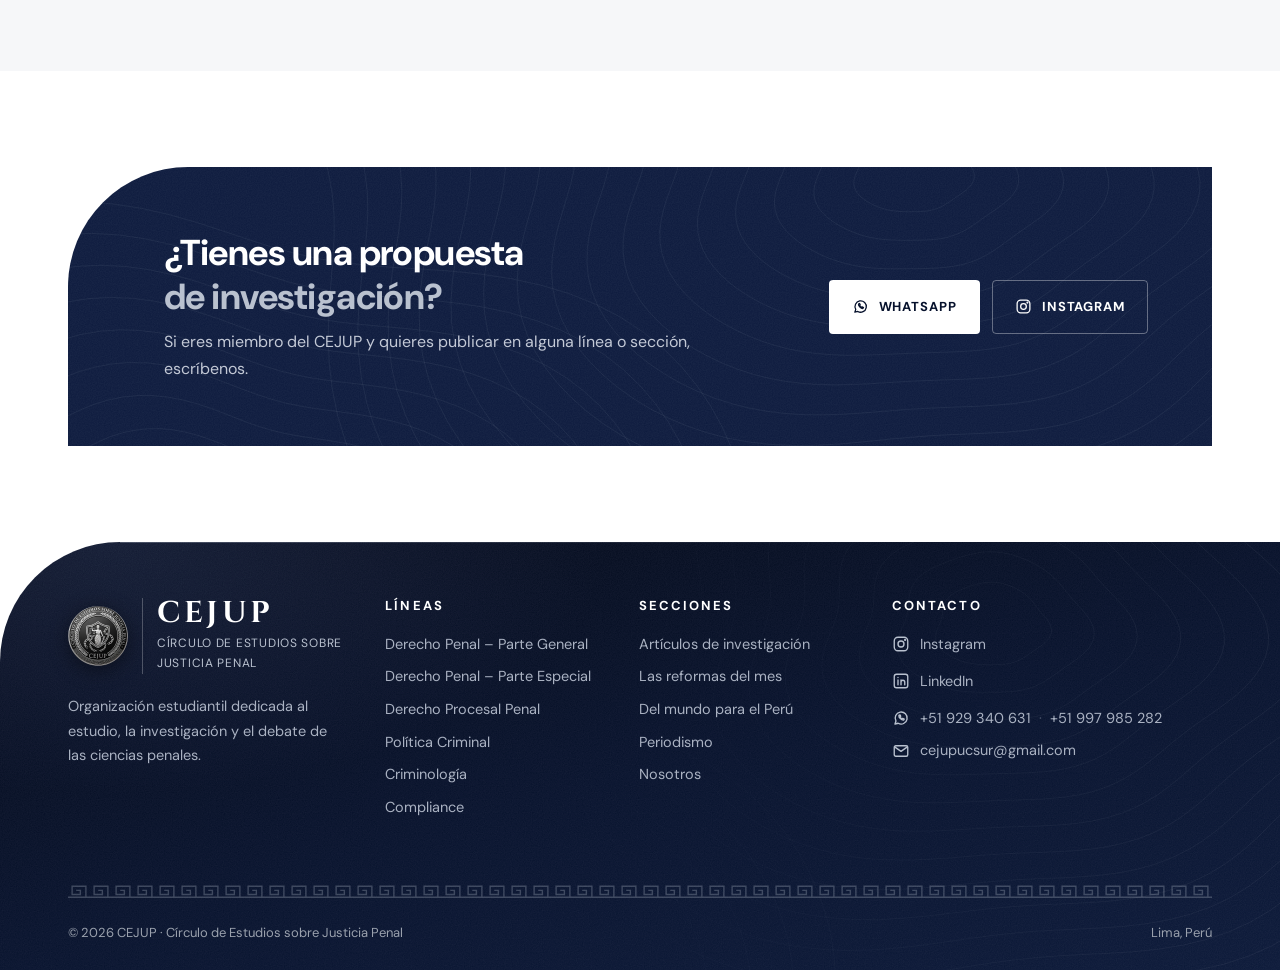
==== commit a3fb2ad8: "Primera publicación en Periodismo: caso Liceo Naval «Entre el deber de reinserción y el de sancionar" ====
--- a/index.html
+++ b/index.html
@@ -13,7 +13,7 @@
   <link rel="preconnect" href="https://fonts.googleapis.com">
   <link rel="preconnect" href="https://fonts.gstatic.com" crossorigin>
   <link href="https://fonts.googleapis.com/css2?family=Cinzel:wght@600;700&family=Cormorant+Garamond:ital,wght@1,500&family=DM+Sans:opsz,wght@9..40,400;9..40,500;9..40,600;9..40,700&display=swap" rel="stylesheet">
-  <link rel="stylesheet" href="assets/css/styles.css?v=202610170215">
+  <link rel="stylesheet" href="assets/css/styles.css?v=202610200858">
 </head>
 <body data-page="inicio">
   <header id="site-header"></header>
@@ -153,8 +153,8 @@
 
   <footer id="contacto"></footer>
 
-  <script src="data/estructura.js?v=202610170215"></script>
-  <script src="data/publicaciones.js?v=202610170215"></script>
-  <script src="assets/js/main.js?v=202610170215"></script>
+  <script src="data/estructura.js?v=202610200858"></script>
+  <script src="data/publicaciones.js?v=202610200858"></script>
+  <script src="assets/js/main.js?v=202610200858"></script>
 </body>
 </html>
--- a/assets/css/styles.css
+++ b/assets/css/styles.css
@@ -369,6 +369,7 @@
 .detail-meta { display: flex; flex-wrap: wrap; gap: 10px; align-items: center; margin-bottom: 18px; }
 .detail-meta time { font-size: 14px; color: var(--plomo-400); }
 .page-hero .pub-authors { color: #c3c9d6; font-size: 16.5px; margin-top: 16px; }
+.page-hero .pub-revision { color: var(--plomo-400); font-size: 14px; margin-top: 6px; }
 .tags { display: flex; flex-wrap: wrap; gap: 8px; margin-top: 20px; }
 .tag { font-size: 12.5px; padding: 4px 10px; border-radius: 2px; background: rgba(255, 255, 255, .08); color: #c3c9d6; }
 .notice { display: flex; gap: 12px; padding: 14px 18px; border-radius: var(--r); background: #fff8e6; border: 1px solid #f0dfb0; color: #6b5200; font-size: 14.5px; margin-bottom: 30px; }
